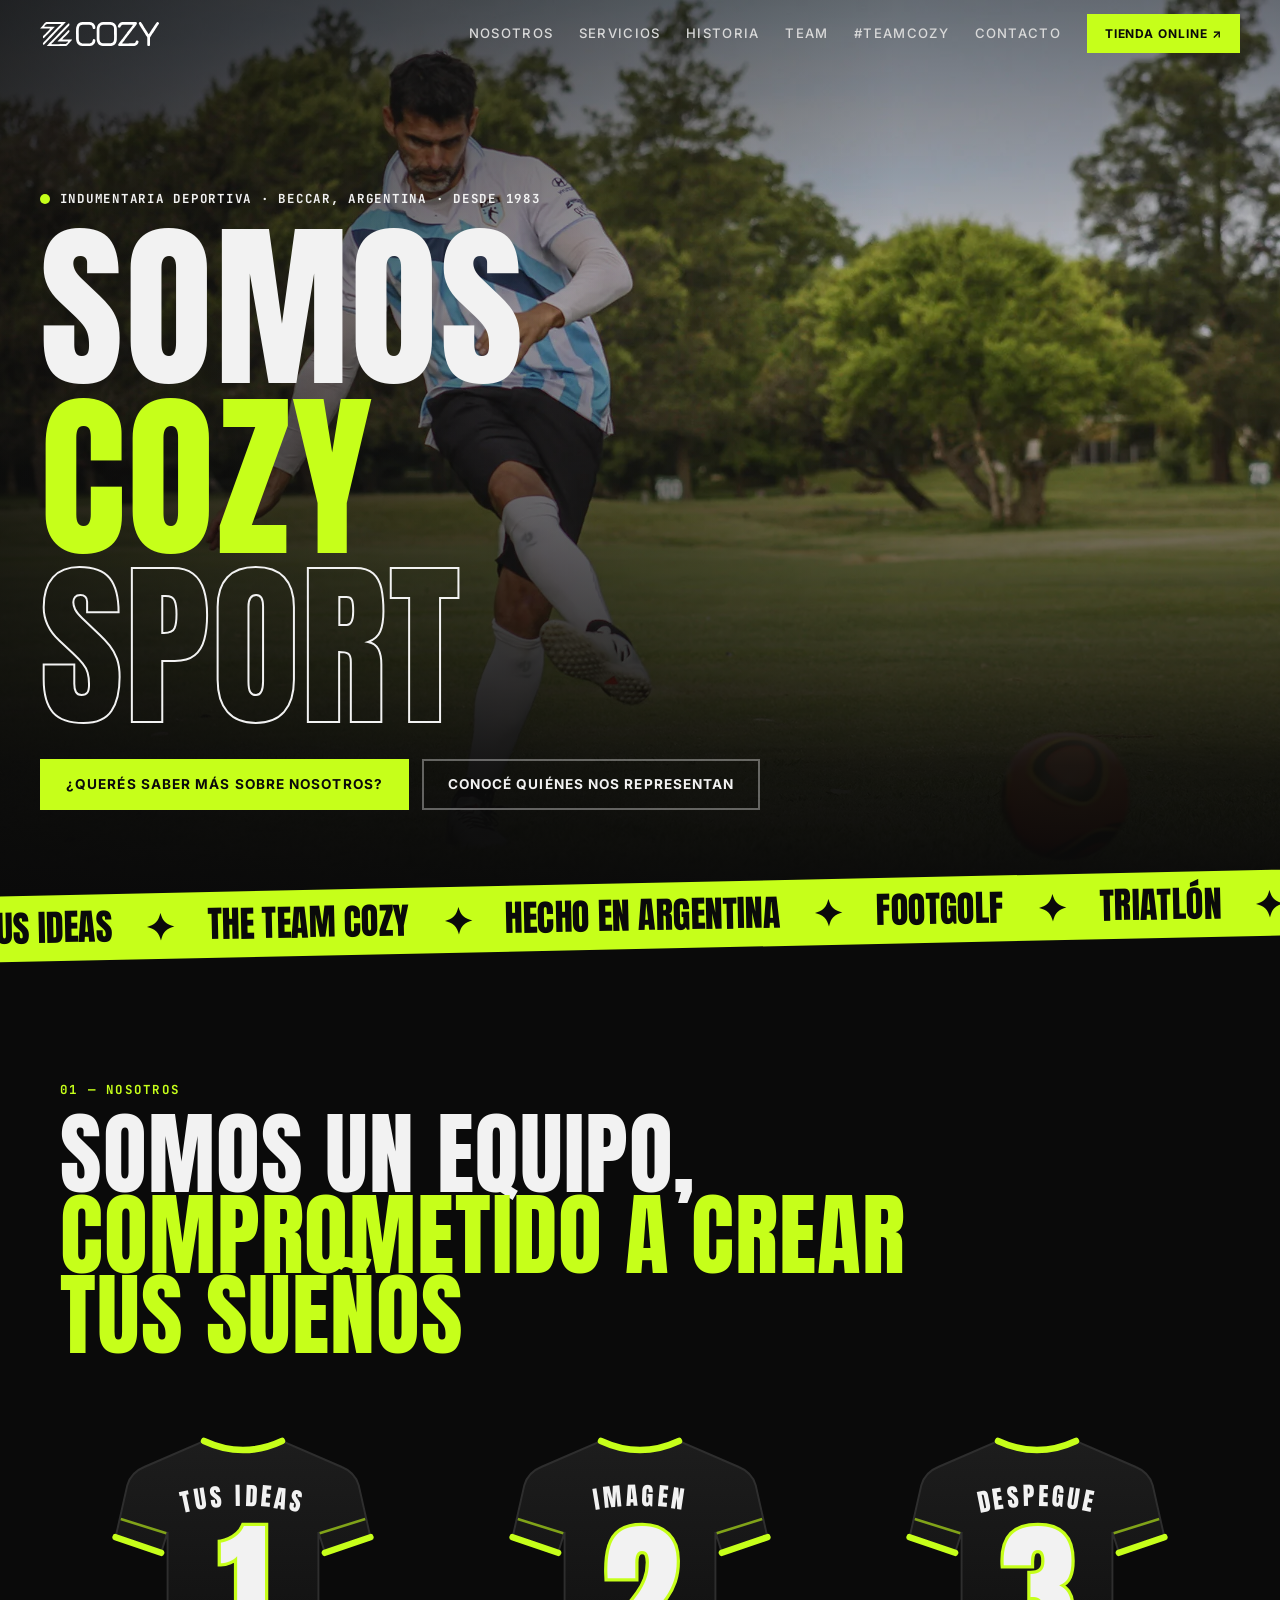
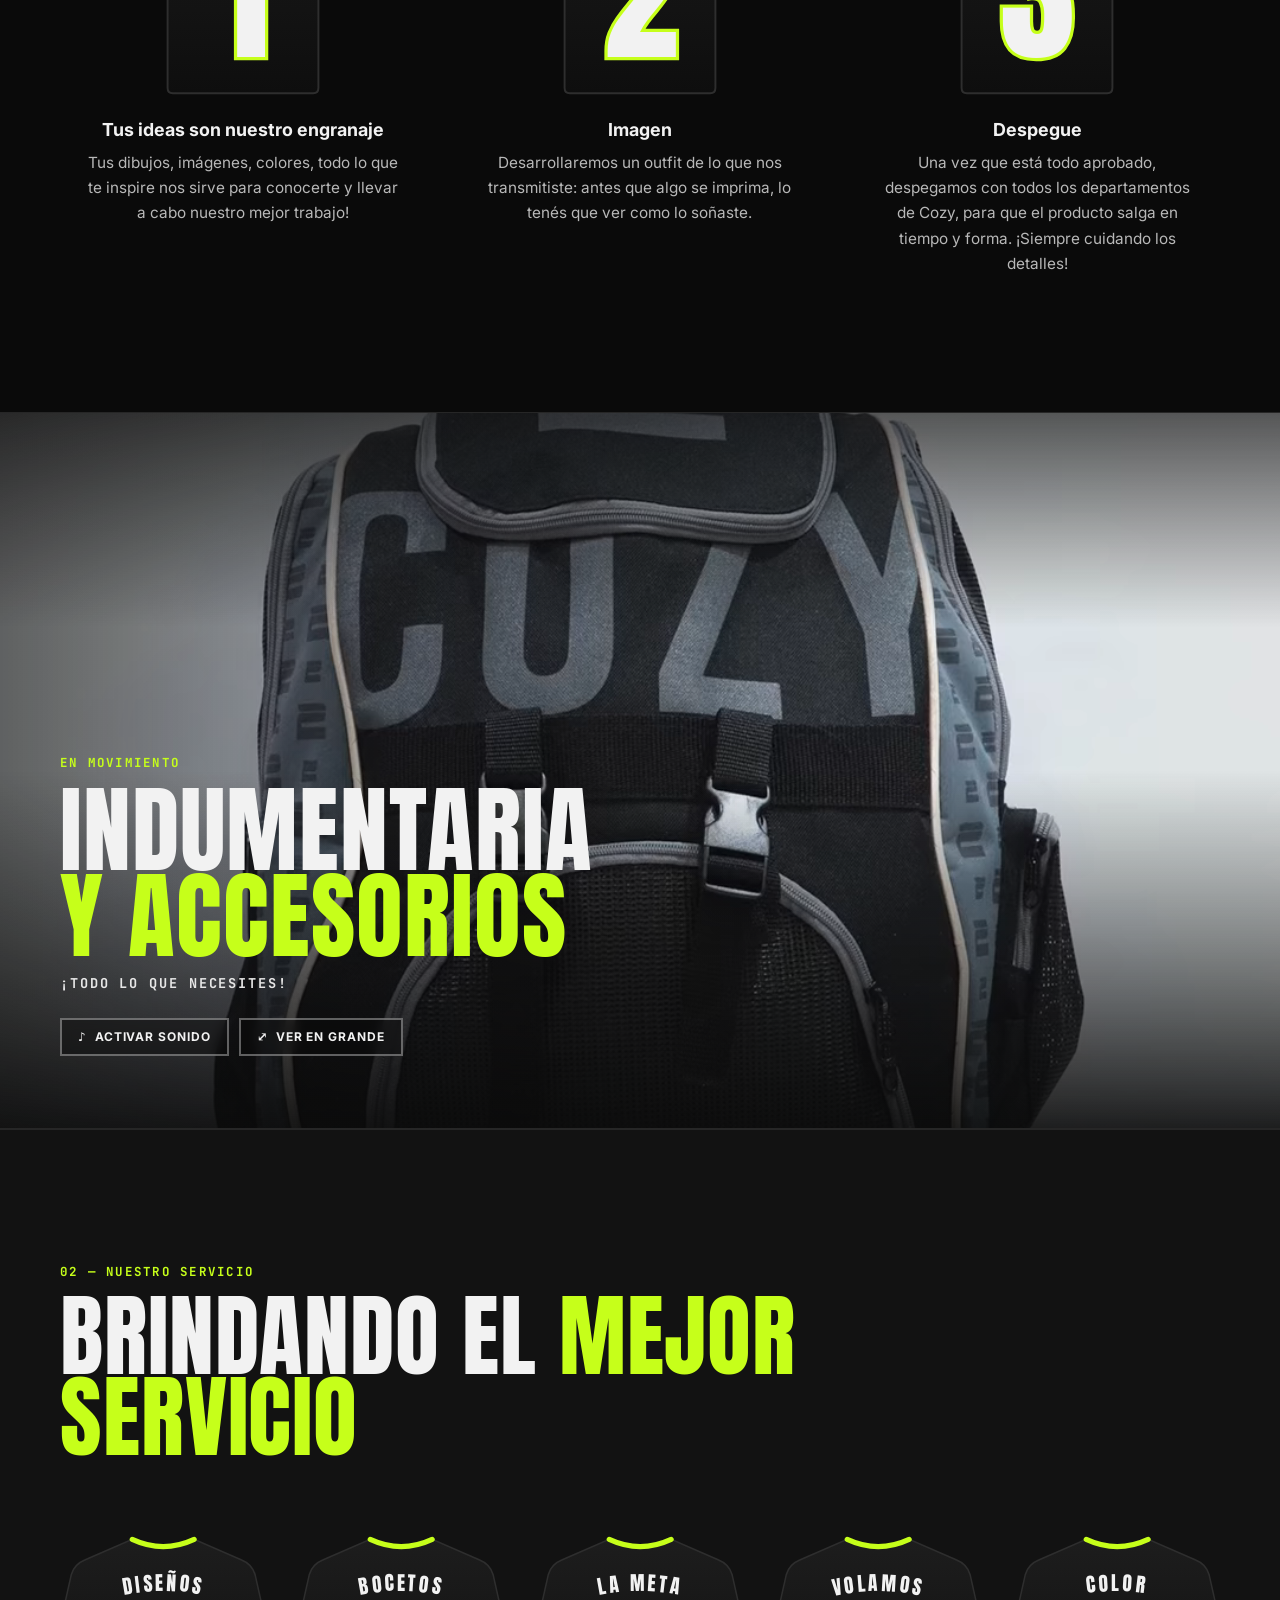
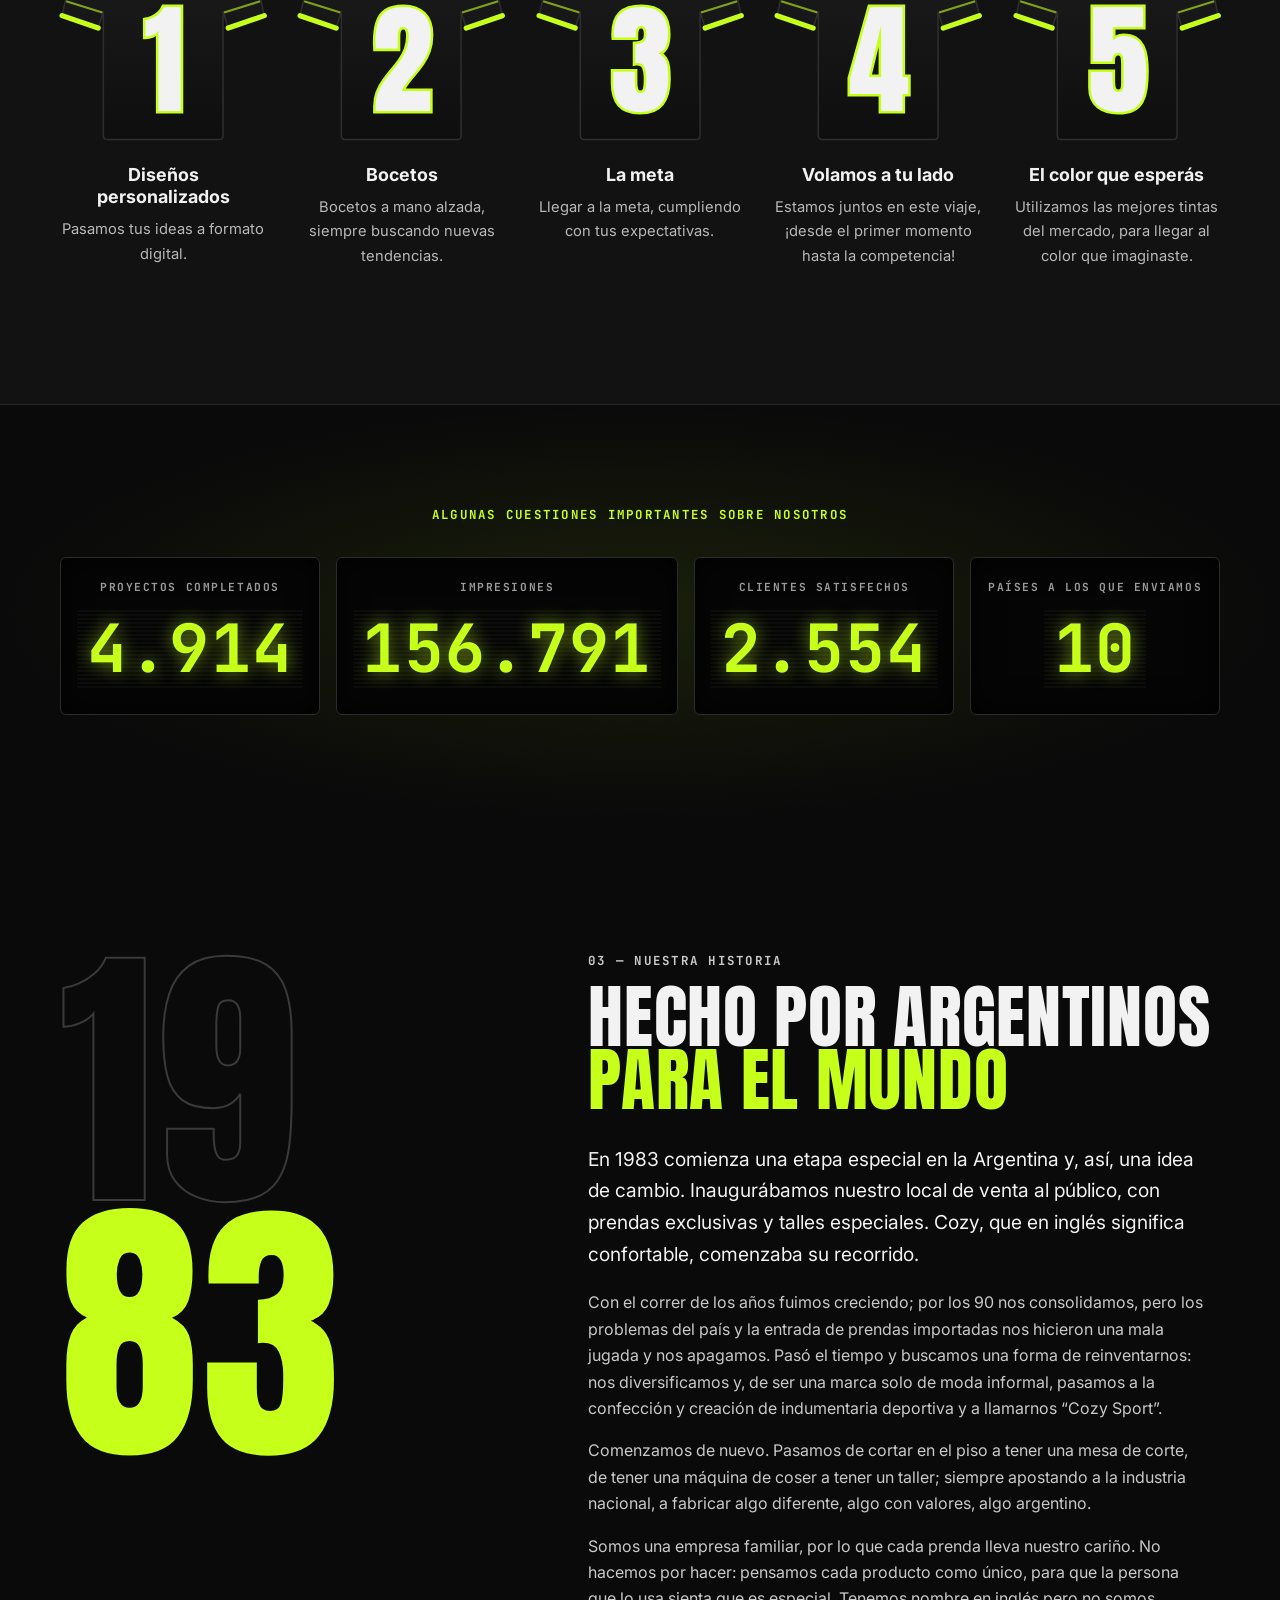
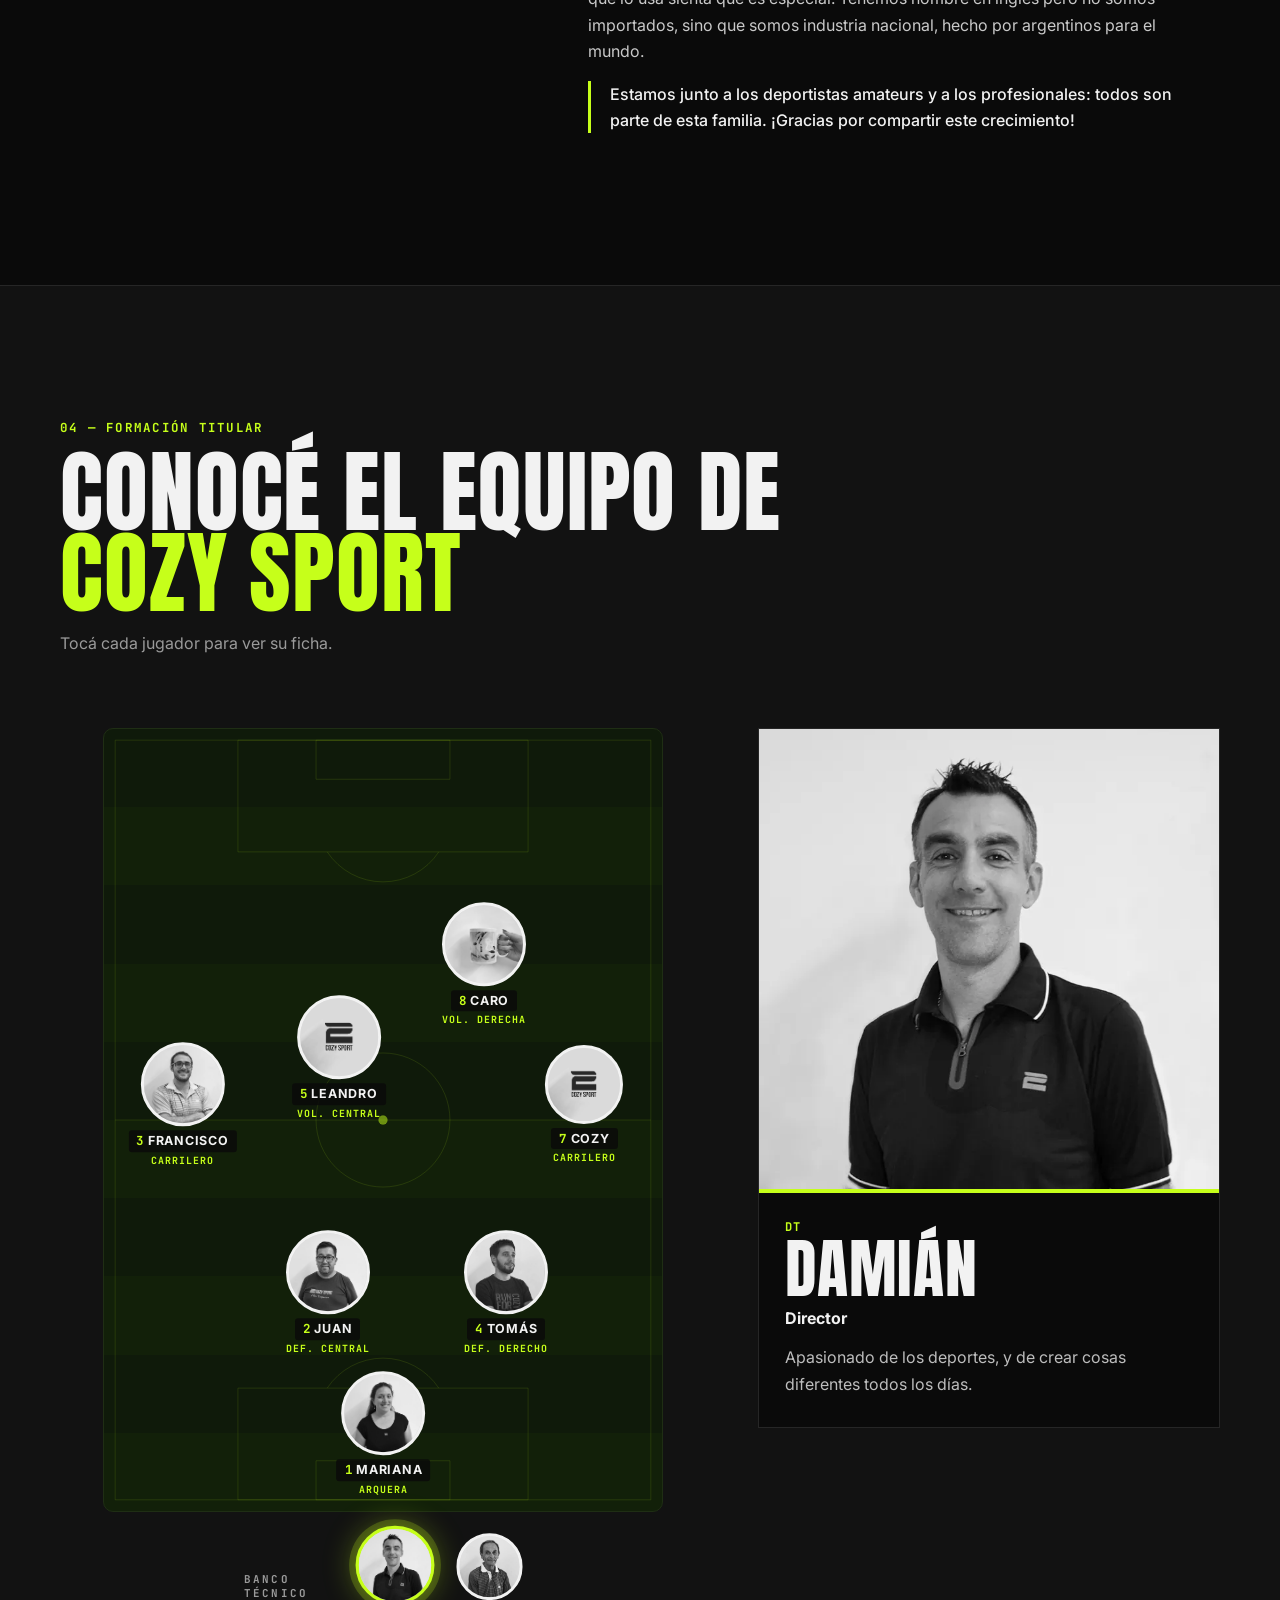
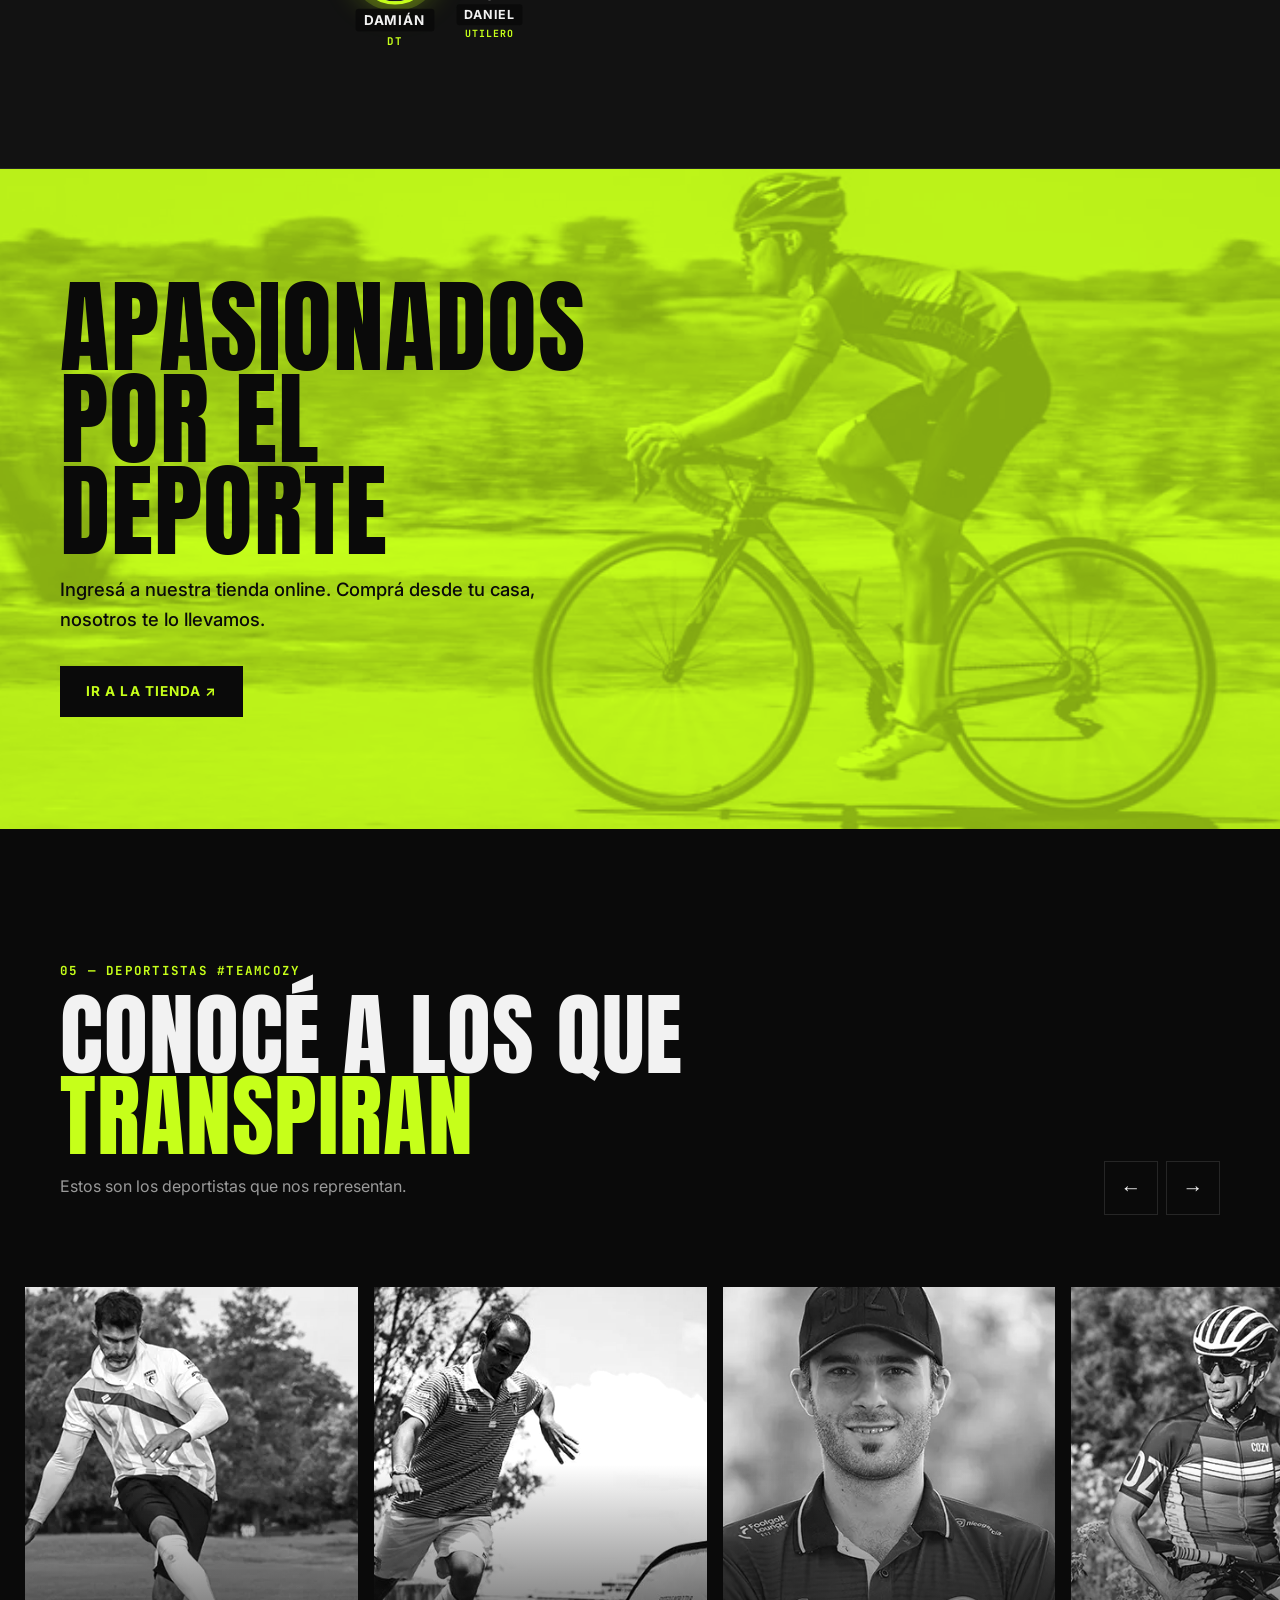
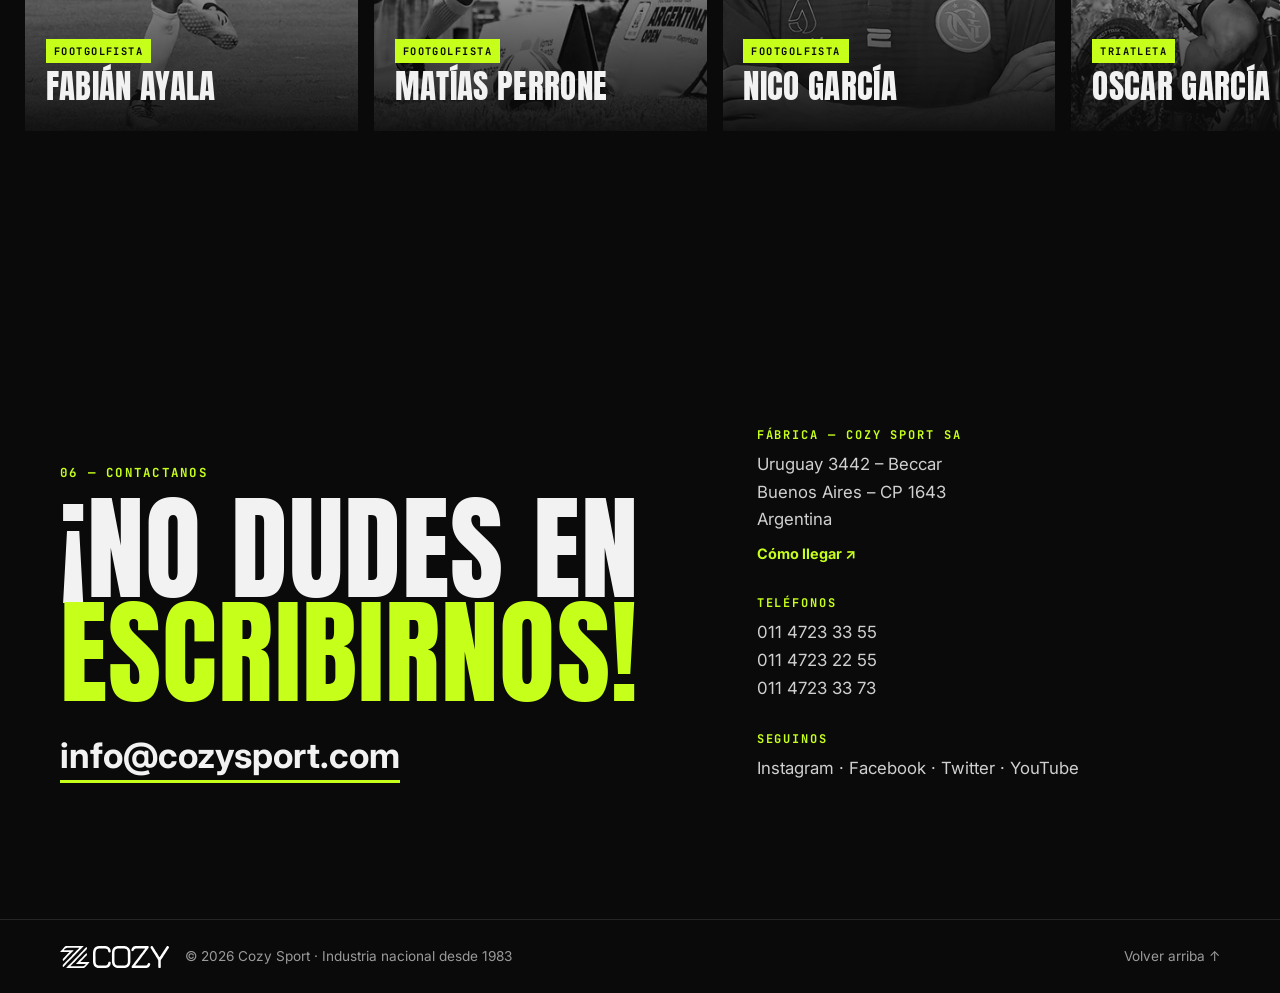
==== index.html @ 12936efe "Video propio (MP4/WebM) en lugar de YouTube: sin controles de YouTube, loop nativo" ====
<!doctype html>
<html lang="es-AR">
<head>
<meta charset="utf-8">
<meta name="viewport" content="width=device-width, initial-scale=1">
<title>Cozy Sport · Portfolio — Indumentaria deportiva desde 1983</title>
<meta name="description" content="Cozy Sport: indumentaria deportiva personalizada hecha en Argentina desde 1983. Diseño, bocetos, sublimación y el #TeamCozy.">
<meta property="og:title" content="Cozy Sport · Portfolio">
<meta property="og:description" content="Indumentaria deportiva personalizada, hecha por argentinos para el mundo.">
<meta property="og:image" content="assets/RATON_SLIDER.webp">
<meta name="theme-color" content="#0a0a0a">
<link rel="icon" href="favicon.ico" sizes="16x16">
<link rel="icon" href="assets/icon-32.png" type="image/png" sizes="32x32">
<link rel="icon" href="assets/icon-512.png" type="image/png" sizes="512x512">
<link rel="icon" href="assets/cozy-icon.svg" type="image/svg+xml">
<link rel="apple-touch-icon" href="assets/apple-icon.png" sizes="180x180">
<link rel="preconnect" href="https://fonts.googleapis.com">
<link rel="preconnect" href="https://fonts.gstatic.com" crossorigin>
<link href="https://fonts.googleapis.com/css2?family=Anton&family=Inter:wght@400;500;700&family=JetBrains+Mono:wght@700&display=swap" rel="stylesheet">
<link rel="preload" as="image" href="assets/RATON_SLIDER.webp">
<link rel="stylesheet" href="styles.css">
</head>
<body>
<svg width="0" height="0" style="position:absolute" aria-hidden="true">
  <defs>
    <linearGradient id="jersey-fab" x1="0" y1="0" x2="0" y2="1"><stop offset="0" stop-color="#1d1d1d"/><stop offset="1" stop-color="#0e0e0e"/></linearGradient>
    <g id="jersey-body">
      <path class="jersey__shape" d="M70 10 Q100 24 130 10 L176 30 Q186 34 189 44 L198 84 L163 96 L158 80 L158 200 Q158 204 154 204 L46 204 Q42 204 42 200 L42 80 L37 96 L2 84 L11 44 Q14 34 24 30 Z"/>
      <path class="jersey__trim" d="M70 10 Q100 24 130 10"/>
      <path class="jersey__trim" d="M2 84 L37 96 M198 84 L163 96"/>
      <path class="jersey__stripe" d="M6 70 L41 81 M194 70 L159 81"/>
    </g>
  </defs>
</svg>
<a class="skip" href="#main">Saltar al contenido</a>

<header class="nav" id="top">
  <a class="nav__logo" href="#top" aria-label="Cozy Sport, inicio"><img src="assets/cozy-wordmark-white.svg" alt="Cozy Sport" width="327" height="66"></a>
  <button class="nav__toggle" aria-expanded="false" aria-controls="menu"><span class="sr">Abrir menú</span><i></i><i></i></button>
  <nav id="menu" class="nav__menu" aria-label="Principal">
    <a href="#nosotros">Nosotros</a>
    <a href="#servicios">Servicios</a>
    <a href="#historia">Historia</a>
    <a href="#team">Team</a>
    <a href="#deportistas">#TeamCozy</a>
    <a href="#contacto">Contacto</a>
    <a class="btn btn--sm" href="https://cozy-sport.vercel.app" target="_blank" rel="noopener">Tienda online ↗</a>
  </nav>
</header>

<main id="main">

<!-- HERO -->
<section class="hero" aria-labelledby="hero-title">
  <div class="hero__slides" aria-hidden="true">
    <img class="is-on" src="assets/RATON_SLIDER.webp" alt="">
    <img src="assets/Untitled-2.webp" alt="" loading="lazy">
    <img src="assets/Slider_-PRODUCCION.webp" alt="" loading="lazy">
  </div>
  <div class="hero__shade"></div>
  <div class="hero__content">
    <p class="kicker"><span class="dot"></span> Indumentaria deportiva · Beccar, Argentina · Desde 1983</p>
    <h1 id="hero-title" class="display hero__title">
      <span class="line"><span>Somos</span></span>
      <span class="line"><span class="accent">Cozy</span></span>
      <span class="line"><span class="outline">Sport</span></span>
    </h1>
    <div class="hero__cta">
      <a class="btn" href="#nosotros">¿Querés saber más sobre nosotros?</a>
      <a class="btn btn--ghost" href="#deportistas">Conocé quiénes nos representan</a>
    </div>
  </div>
</section>

<div class="ticker" aria-hidden="true">
  <div class="ticker__track">
    <span>Tus ideas</span><b>✦</b><span>The Team Cozy</span><b>✦</b><span>Hecho en Argentina</span><b>✦</b><span>Footgolf</span><b>✦</b><span>Triatlón</span><b>✦</b><span>Running</span><b>✦</b>
    <span>Tus ideas</span><b>✦</b><span>The Team Cozy</span><b>✦</b><span>Hecho en Argentina</span><b>✦</b><span>Footgolf</span><b>✦</b><span>Triatlón</span><b>✦</b><span>Running</span><b>✦</b>
  </div>
</div>

<!-- NOSOTROS / PROCESO -->
<section id="nosotros" class="section">
  <div class="wrap">
    <header class="sec-head reveal">
      <p class="eyebrow">01 — Nosotros</p>
      <h2 class="display h2">Somos un equipo,<br><span class="accent">comprometido a crear tus sueños</span></h2>
    </header>
    <ol class="kit kit--3">
      <li class="kit__item reveal" style="--i:0">
        <svg class="jersey" viewBox="0 0 200 210" aria-hidden="true" focusable="false">
          <use href="#jersey-body"/>
          <path id="jn-p1" d="M52 66 Q100 54 148 66" fill="none"/>
          <text class="jersey__name"><textPath href="#jn-p1" startOffset="50%" text-anchor="middle">TUS IDEAS</textPath></text>
          <text class="jersey__num" x="100" y="176" text-anchor="middle">1</text>
        </svg>
        <h3><span class="sr">Paso 1: </span>Tus ideas son nuestro engranaje</h3>
        <p>Tus dibujos, imágenes, colores, todo lo que te inspire nos sirve para conocerte y llevar a cabo nuestro mejor trabajo!</p>
      </li>
      <li class="kit__item reveal" style="--i:1">
        <svg class="jersey" viewBox="0 0 200 210" aria-hidden="true" focusable="false">
          <use href="#jersey-body"/>
          <path id="jn-p2" d="M52 66 Q100 54 148 66" fill="none"/>
          <text class="jersey__name"><textPath href="#jn-p2" startOffset="50%" text-anchor="middle">IMAGEN</textPath></text>
          <text class="jersey__num" x="100" y="176" text-anchor="middle">2</text>
        </svg>
        <h3><span class="sr">Paso 2: </span>Imagen</h3>
        <p>Desarrollaremos un outfit de lo que nos transmitiste: antes que algo se imprima, lo tenés que ver como lo soñaste.</p>
      </li>
      <li class="kit__item reveal" style="--i:2">
        <svg class="jersey" viewBox="0 0 200 210" aria-hidden="true" focusable="false">
          <use href="#jersey-body"/>
          <path id="jn-p3" d="M52 66 Q100 54 148 66" fill="none"/>
          <text class="jersey__name"><textPath href="#jn-p3" startOffset="50%" text-anchor="middle">DESPEGUE</textPath></text>
          <text class="jersey__num" x="100" y="176" text-anchor="middle">3</text>
        </svg>
        <h3><span class="sr">Paso 3: </span>Despegue</h3>
        <p>Una vez que está todo aprobado, despegamos con todos los departamentos de Cozy, para que el producto salga en tiempo y forma. ¡Siempre cuidando los detalles!</p>
      </li>
    </ol>
  </div>
</section>

<!-- VIDEO -->
<section class="cine" id="video" aria-labelledby="cine-title">
  <div class="cine__media">
    <img class="cine__poster" src="assets/cozy-mochila-poster.webp" alt="" loading="lazy">
    <video class="cine__video" id="cine-video" muted loop playsinline preload="none" poster="assets/cozy-mochila-poster.webp" aria-hidden="true" tabindex="-1"
      data-mp4="assets/cozy-mochila.mp4" data-webm="assets/cozy-mochila.webm"></video>
  </div>
  <div class="cine__shade" aria-hidden="true"></div>
  <div class="cine__content wrap">
    <p class="eyebrow">En movimiento</p>
    <h2 id="cine-title" class="display cine__title">Indumentaria <span class="accent">y accesorios</span></h2>
    <p class="cine__sub">¡Todo lo que necesites!</p>
    <div class="cine__btns">
      <button class="btn btn--sm cine__play" type="button" hidden><span aria-hidden="true">▶</span> Reproducir</button>
      <button class="btn btn--sm btn--ghost cine__sound" type="button" aria-pressed="false" hidden><span class="cine__sound-ico" aria-hidden="true">♪</span> <span class="cine__sound-txt">Activar sonido</span></button>
      <button class="btn btn--sm btn--ghost cine__big" type="button"><span aria-hidden="true">⤢</span> Ver en grande</button>
    </div>
  </div>
</section>

<dialog class="lightbox" id="lightbox" aria-label="Video de Cozy Sport">
  <button class="lightbox__x" type="button" aria-label="Cerrar video">✕</button>
  <div class="lightbox__box"><video class="lightbox__video" id="lightbox-video" controls loop playsinline preload="none" poster="assets/cozy-mochila-poster.webp" aria-label="Video: Mochila Multi Deporte Cozy Sport"></video></div>
</dialog>

<!-- SERVICIOS -->
<section id="servicios" class="section section--alt">
  <div class="wrap">
    <header class="sec-head reveal">
      <p class="eyebrow">02 — Nuestro servicio</p>
      <h2 class="display h2">Brindando el <span class="accent">mejor servicio</span></h2>
    </header>
    <div class="kit kit--5">
      <article class="kit__item reveal" style="--i:0">
        <svg class="jersey" viewBox="0 0 200 210" aria-hidden="true" focusable="false">
          <use href="#jersey-body"/>
          <path id="jn-s1" d="M52 66 Q100 54 148 66" fill="none"/>
          <text class="jersey__name"><textPath href="#jn-s1" startOffset="50%" text-anchor="middle">DISEÑOS</textPath></text>
          <text class="jersey__num" x="100" y="176" text-anchor="middle">1</text>
        </svg>
        <h3>Diseños personalizados</h3>
        <p>Pasamos tus ideas a formato digital.</p>
      </article>
      <article class="kit__item reveal" style="--i:1">
        <svg class="jersey" viewBox="0 0 200 210" aria-hidden="true" focusable="false">
          <use href="#jersey-body"/>
          <path id="jn-s2" d="M52 66 Q100 54 148 66" fill="none"/>
          <text class="jersey__name"><textPath href="#jn-s2" startOffset="50%" text-anchor="middle">BOCETOS</textPath></text>
          <text class="jersey__num" x="100" y="176" text-anchor="middle">2</text>
        </svg>
        <h3>Bocetos</h3>
        <p>Bocetos a mano alzada, siempre buscando nuevas tendencias.</p>
      </article>
      <article class="kit__item reveal" style="--i:2">
        <svg class="jersey" viewBox="0 0 200 210" aria-hidden="true" focusable="false">
          <use href="#jersey-body"/>
          <path id="jn-s3" d="M52 66 Q100 54 148 66" fill="none"/>
          <text class="jersey__name"><textPath href="#jn-s3" startOffset="50%" text-anchor="middle">LA META</textPath></text>
          <text class="jersey__num" x="100" y="176" text-anchor="middle">3</text>
        </svg>
        <h3>La meta</h3>
        <p>Llegar a la meta, cumpliendo con tus expectativas.</p>
      </article>
      <article class="kit__item reveal" style="--i:3">
        <svg class="jersey" viewBox="0 0 200 210" aria-hidden="true" focusable="false">
          <use href="#jersey-body"/>
          <path id="jn-s4" d="M52 66 Q100 54 148 66" fill="none"/>
          <text class="jersey__name"><textPath href="#jn-s4" startOffset="50%" text-anchor="middle">VOLAMOS</textPath></text>
          <text class="jersey__num" x="100" y="176" text-anchor="middle">4</text>
        </svg>
        <h3>Volamos a tu lado</h3>
        <p>Estamos juntos en este viaje, ¡desde el primer momento hasta la competencia!</p>
      </article>
      <article class="kit__item reveal" style="--i:4">
        <svg class="jersey" viewBox="0 0 200 210" aria-hidden="true" focusable="false">
          <use href="#jersey-body"/>
          <path id="jn-s5" d="M52 66 Q100 54 148 66" fill="none"/>
          <text class="jersey__name"><textPath href="#jn-s5" startOffset="50%" text-anchor="middle">COLOR</textPath></text>
          <text class="jersey__num" x="100" y="176" text-anchor="middle">5</text>
        </svg>
        <h3>El color que esperás</h3>
        <p>Utilizamos las mejores tintas del mercado, para llegar al color que imaginaste.</p>
      </article>
    </div>
  </div>
</section>

<!-- STATS -->
<section class="scoreboard" aria-labelledby="stats-title">
  <div class="wrap">
    <h2 id="stats-title" class="eyebrow center">Algunas cuestiones importantes sobre nosotros</h2>
    <dl class="board">
      <div class="board__cell"><dt>Proyectos completados</dt><dd><span class="count" data-to="4982">4982</span></dd></div>
      <div class="board__cell"><dt>Impresiones</dt><dd><span class="count" data-to="158962">158962</span></dd></div>
      <div class="board__cell"><dt>Clientes satisfechos</dt><dd><span class="count" data-to="2589">2589</span></dd></div>
      <div class="board__cell"><dt>Países a los que enviamos</dt><dd><span class="count" data-to="10">10</span></dd></div>
    </dl>
  </div>
</section>

<!-- HISTORIA -->
<section id="historia" class="section history">
  <div class="wrap history__grid">
    <div class="history__year reveal" aria-hidden="true"><span class="display">19</span><span class="display accent">83</span></div>
    <div class="history__text reveal">
      <p class="eyebrow">03 — Nuestra historia</p>
      <h2 class="display h2">Hecho por argentinos <span class="accent">para el mundo</span></h2>
      <p class="lead">En 1983 comienza una etapa especial en la Argentina y, así, una idea de cambio. Inaugurábamos nuestro local de venta al público, con prendas exclusivas y talles especiales. Cozy, que en inglés significa confortable, comenzaba su recorrido.</p>
      <p>Con el correr de los años fuimos creciendo; por los 90 nos consolidamos, pero los problemas del país y la entrada de prendas importadas nos hicieron una mala jugada y nos apagamos. Pasó el tiempo y buscamos una forma de reinventarnos: nos diversificamos y, de ser una marca solo de moda informal, pasamos a la confección y creación de indumentaria deportiva y a llamarnos “Cozy Sport”.</p>
      <p>Comenzamos de nuevo. Pasamos de cortar en el piso a tener una mesa de corte, de tener una máquina de coser a tener un taller; siempre apostando a la industria nacional, a fabricar algo diferente, algo con valores, algo argentino.</p>
      <p>Somos una empresa familiar, por lo que cada prenda lleva nuestro cariño. No hacemos por hacer: pensamos cada producto como único, para que la persona que lo usa sienta que es especial. Tenemos nombre en inglés pero no somos importados, sino que somos industria nacional, hecho por argentinos para el mundo.</p>
      <p class="history__sign">Estamos junto a los deportistas amateurs y a los profesionales: todos son parte de esta familia. ¡Gracias por compartir este crecimiento!</p>
    </div>
  </div>
</section>

<!-- TEAM / FORMACION -->
<section id="team" class="section section--alt">
  <div class="wrap">
    <header class="sec-head reveal">
      <p class="eyebrow">04 — Formación titular</p>
      <h2 class="display h2">Conocé el equipo de <span class="accent">Cozy Sport</span></h2>
      <p class="muted">Tocá cada jugador para ver su ficha.</p>
    </header>
    <div class="lineup">
      <div class="pitch reveal" role="group" aria-label="Formación del equipo Cozy Sport en la cancha">
        <svg class="pitch__lines" viewBox="0 0 100 140" preserveAspectRatio="none" aria-hidden="true">
          <rect x="2" y="2" width="96" height="136" />
          <line x1="2" y1="70" x2="98" y2="70" />
          <circle cx="50" cy="70" r="12" />
          <circle cx="50" cy="70" r=".8" class="fill" />
          <rect x="24" y="2" width="52" height="20" /><rect x="38" y="2" width="24" height="7" />
          <rect x="24" y="118" width="52" height="20" /><rect x="38" y="131" width="24" height="7" />
          <path d="M40 118 A12 12 0 0 1 60 118" /><path d="M40 22 A12 12 0 0 0 60 22" />
        </svg>
        <!-- positions: x/y in % -->
        <button class="player" style="--x:50%;--y:90%" data-i="2"><img src="assets/FOTOS-TEAM-COZY_mariana.webp" alt="" loading="lazy"><span><b>1</b> Mariana</span><em>Arquera</em></button>
        <button class="player" style="--x:40%;--y:72%" data-i="4"><img src="assets/FOTOS-TEAM-COZY_juan.webp" alt="" loading="lazy"><span><b>2</b> Juan</span><em>Def. central</em></button>
        <button class="player" style="--x:72%;--y:72%" data-i="1"><img src="assets/FOTOS-TEAM-COZY_tomi.webp" alt="" loading="lazy"><span><b>4</b> Tomás</span><em>Def. derecho</em></button>
        <button class="player" style="--x:14%;--y:48%" data-i="5"><img src="assets/FOTOS-TEAM-COZY_fran.webp" alt="" loading="lazy"><span><b>3</b> Francisco</span><em>Carrilero</em></button>
        <button class="player" style="--x:86%;--y:48%" data-i="8"><img src="assets/FOTOS-TEAM-COZY_cozy.webp" alt="" loading="lazy"><span><b>7</b> Cozy</span><em>Carrilero</em></button>
        <button class="player" style="--x:42%;--y:42%" data-i="7"><img src="assets/FOTOS-TEAM-COZY_cozy.webp" alt="" loading="lazy"><span><b>5</b> Leandro</span><em>Vol. central</em></button>
        <button class="player" style="--x:68%;--y:30%" data-i="6"><img src="assets/FOTOS-TEAM-COZY_caro.webp" alt="" loading="lazy"><span><b>8</b> Caro</span><em>Vol. derecha</em></button>
        <div class="bench" aria-label="Banco técnico">
          <p class="bench__label">Banco técnico</p>
          <button class="player player--bench" data-i="0"><img src="assets/FOTOS-TEAM-COZY_damian.webp" alt="" loading="lazy"><span>Damián</span><em>DT</em></button>
          <button class="player player--bench" data-i="3"><img src="assets/FOTOS-TEAM-COZY_dani.webp" alt="" loading="lazy"><span>Daniel</span><em>Utilero</em></button>
        </div>
      </div>
      <aside class="card" aria-live="polite">
        <div class="card__photo"><img id="card-img" src="assets/FOTOS-TEAM-COZY_damian.webp" alt="" loading="lazy"></div>
        <div class="card__body">
          <p class="card__pos" id="card-pos">DT</p>
          <h3 class="display card__name" id="card-name">Damián</h3>
          <p class="card__role" id="card-role">Director</p>
          <p id="card-desc">Apasionado de los deportes, y de crear cosas diferentes todos los días.</p>
        </div>
      </aside>
    </div>
    <!-- Accessible / no-JS roster -->
    <ul class="roster" id="roster">
      <li data-img="damian" data-pos="DT" data-name="Damián" data-role="Director">Apasionado de los deportes, y de crear cosas diferentes todos los días.</li>
      <li data-img="tomi" data-pos="Defensor derecho" data-name="Tomás" data-role="Diseñador">Creador incansable de diseños, es el encargado de entender tus ideas y transformarlas.</li>
      <li data-img="mariana" data-pos="Arquera" data-name="Mariana" data-role="Ventas">Atenta a lo que necesites, siempre con una sonrisa.</li>
      <li data-img="dani" data-pos="Utilero" data-name="Daniel" data-role="Armado de pedidos">Control de pedidos y embalaje.</li>
      <li data-img="juan" data-pos="Defensor central" data-name="Juan" data-role="Producción">Encargado de que el taller funcione y tus prendas estén a tiempo.</li>
      <li data-img="fran" data-pos="Carrilero" data-name="Francisco" data-role="Marketing y redes">¡Su carisma hace que siempre esté sonriente!</li>
      <li data-img="caro" data-pos="Volante derecha" data-name="Caro" data-role="Diseño">¡Apasionada dibujante y creativa!</li>
      <li data-img="cozy" data-pos="Volante central" data-name="Leandro" data-role="Ventas">¡Atento al cliente y a sus inquietudes!</li>
      <li data-img="cozy" data-pos="Carrilero" data-name="Cozy" data-role="Ventas">¡Alma deportiva!</li>
    </ul>
  </div>
</section>

<!-- CTA TIENDA -->
<section class="store" aria-labelledby="store-title">
  <img src="assets/bike_tienda_811.webp" alt="" loading="lazy">
  <div class="store__in wrap reveal">
    <h2 id="store-title" class="display h2">Apasionados por el deporte</h2>
    <p>Ingresá a nuestra tienda online. Comprá desde tu casa, nosotros te lo llevamos.</p>
    <a class="btn btn--dark" href="https://cozy-sport.vercel.app" target="_blank" rel="noopener">Ir a la tienda ↗</a>
  </div>
</section>

<!-- DEPORTISTAS -->
<section id="deportistas" class="section athletes">
  <div class="wrap">
    <header class="sec-head sec-head--row reveal">
      <div>
        <p class="eyebrow">05 — Deportistas #TeamCozy</p>
        <h2 class="display h2">Conocé a los que <span class="accent">transpiran</span></h2>
        <p class="muted">Estos son los deportistas que nos representan.</p>
      </div>
      <div class="rail-ctrl">
        <button class="rail-btn" data-dir="-1" aria-label="Deportistas anteriores">←</button>
        <button class="rail-btn" data-dir="1" aria-label="Más deportistas">→</button>
      </div>
    </header>
  </div>
  <ul class="rail" id="rail" tabindex="0" aria-label="Deportistas que representan a Cozy Sport">
    <li class="ath"><img src="assets/ayala_500.webp" alt="Fabián Ayala" loading="lazy"><div class="ath__info"><span class="ath__sport">Footgolfista</span><h3 class="display">Fabián Ayala</h3><p>Campeón Argentino 2017</p></div></li>
    <li class="ath"><img src="assets/perrone_500.webp" alt="Matías Perrone" loading="lazy"><div class="ath__info"><span class="ath__sport">Footgolfista</span><h3 class="display">Matías Perrone</h3><p>Campeón Mundial 2018</p></div></li>
    <li class="ath"><img src="assets/garcia_500.webp" alt="Nico García" loading="lazy"><div class="ath__info"><span class="ath__sport">Footgolfista</span><h3 class="display">Nico García</h3><p>Número 3 del mundo. Campeón Europeo 2018</p></div></li>
    <li class="ath"><img src="assets/oscar-garcia.webp" alt="Oscar García" loading="lazy"><div class="ath__info"><span class="ath__sport">Triatleta</span><h3 class="display">Oscar García</h3><p>Campeón Mundial X-Terra</p></div></li>
    <li class="ath"><img src="assets/beltran_500.webp" alt="Santiago Beltrán" loading="lazy"><div class="ath__info"><span class="ath__sport">Triatleta</span><h3 class="display">Santiago Beltrán</h3><p>Top 10 Argentino</p></div></li>
    <li class="ath"><img src="assets/brenda-rosso.webp" alt="Brenda Rosso" loading="lazy"><div class="ath__info"><span class="ath__sport">Triatleta</span><h3 class="display">Brenda Rosso</h3><p>Top 10 Argentina</p></div></li>
    <li class="ath"><img src="assets/alucin_500.webp" alt="Ibrahim Alucín" loading="lazy"><div class="ath__info"><span class="ath__sport">Triatleta</span><h3 class="display">Ibrahim Alucín</h3><p>Joven triatleta – Gran proyección</p></div></li>
    <li class="ath"><img src="assets/passadore_500.webp" alt="Maxi Passadore" loading="lazy"><div class="ath__info"><span class="ath__sport">Triatleta</span><h3 class="display">Maxi Passadore</h3><p>Participó de cuatro competencias Ironman World Championship</p></div></li>
    <li class="ath"><img src="assets/cintia_500_2.webp" alt="Cintia Coronel" loading="lazy"><div class="ath__info"><span class="ath__sport">Corredora de fondo</span><h3 class="display">Cintia Coronel</h3><p>Fondista</p></div></li>
    <li class="ath"><img src="assets/niaco_500.webp" alt="Ignacio Fernández Gorgolas" loading="lazy"><div class="ath__info"><span class="ath__sport">Footgolfista</span><h3 class="display">Ignacio Fernández Gorgolas</h3><p>Campeón Argentino 2010 – 2011 y Subcampeón Argentino 2017</p></div></li>
    <li class="ath"><img src="assets/amuch_500.webp" alt="Yamil Amuch" loading="lazy"><div class="ath__info"><span class="ath__sport">Triatleta</span><h3 class="display">Yamil Amuch</h3><p>Triatleta Elite Argentino</p></div></li>
    <li class="ath"><img src="assets/pilara_500.webp" alt="Belén Pilara" loading="lazy"><div class="ath__info"><span class="ath__sport">Triatleta</span><h3 class="display">Belén Pilara</h3><p>Triatleta pilarense</p></div></li>
    <li class="ath"><img src="assets/emmaiodice_500.webp" alt="Emma Iodice" loading="lazy"><div class="ath__info"><span class="ath__sport">Triatleta</span><h3 class="display">Emma Iodice</h3><p>Campeón Argentino de media distancia</p></div></li>
    <li class="ath"><img src="assets/cecicaillabet_500.webp" alt="Ceci Caillabet" loading="lazy"><div class="ath__info"><span class="ath__sport">Triatleta</span><h3 class="display">Ceci Caillabet</h3><p>Triatleta destacada y coach en C3 Equipe</p></div></li>
    <li class="ath"><img src="assets/vazquez_500.webp" alt="Ezequiel Vázquez" loading="lazy"><div class="ath__info"><span class="ath__sport">Footgolfista profesional</span><h3 class="display">Ezequiel Vázquez</h3><p>Mundialista en 2016 y 2018</p></div></li>
  </ul>
</section>

<!-- CONTACTO -->
<section id="contacto" class="section contact">
  <div class="wrap contact__grid">
    <div class="reveal">
      <p class="eyebrow">06 — Contactanos</p>
      <h2 class="display h2 contact__big">¡No dudes en <span class="accent">escribirnos!</span></h2>
      <a class="contact__mail" href="mailto:info@cozysport.com">info@cozysport.com</a>
    </div>
    <div class="contact__data reveal">
      <div><h3>Fábrica — Cozy Sport SA</h3><address>Uruguay 3442 – Beccar<br>Buenos Aires – CP 1643<br>Argentina</address>
        <a class="link" href="https://www.google.com/maps/search/?api=1&query=Uruguay+3442+Beccar+Buenos+Aires" target="_blank" rel="noopener">Cómo llegar ↗</a></div>
      <div><h3>Teléfonos</h3>
        <p><a href="tel:+541147233355">011 4723 33 55</a><br><a href="tel:+541147232255">011 4723 22 55</a><br><a href="tel:+541147233373">011 4723 33 73</a></p></div>
      <div><h3>Seguinos</h3>
        <p><a href="https://instagram.com/cozysport" target="_blank" rel="noopener">Instagram</a> · <a href="https://www.facebook.com/cozysport" target="_blank" rel="noopener">Facebook</a> · <a href="https://twitter.com/cozysport" target="_blank" rel="noopener">Twitter</a> · <a href="https://www.youtube.com/channel/UCqqrq2bQ2Q-Dgik3gxvm1Yw" target="_blank" rel="noopener">YouTube</a></p></div>
    </div>
  </div>
</section>
</main>

<footer class="foot">
  <div class="wrap foot__in">
    <img class="foot__logo" src="assets/cozy-wordmark-white.svg" alt="Cozy Sport" width="327" height="66">
    <p>© <span id="y">2026</span> Cozy Sport · Industria nacional desde 1983</p>
    <a href="#top">Volver arriba ↑</a>
  </div>
</footer>
<script src="main.js" defer></script>
</body>
</html>
---- styles.css ----
:root{
  --bg:#0a0a0a;--bg2:#121212;--line:#262626;--fg:#f2f2f2;--muted:#9a9a9a;
  --acc:#c6ff1a;--acc-ink:#0a0a0a;
  --display:"Anton","Bebas Neue",Impact,"Arial Narrow",sans-serif;
  --sans:"Inter",system-ui,-apple-system,Segoe UI,Roboto,sans-serif;
  --mono:"JetBrains Mono",ui-monospace,monospace;
  --wrap:1240px;--ease:cubic-bezier(.2,.8,.2,1);
}
*,*::before,*::after{box-sizing:border-box}
html{scroll-behavior:smooth;scroll-padding-top:72px}
html,body{overflow-x:clip}
body{margin:0;background:var(--bg);color:var(--fg);font:400 1rem/1.65 var(--sans);-webkit-font-smoothing:antialiased;overflow-x:hidden}
img{max-width:100%;display:block}
a{color:inherit}
h1,h2,h3{margin:0}
.sr,.roster{position:absolute!important;width:1px;height:1px;overflow:hidden;clip:rect(0 0 0 0);white-space:nowrap}
.skip{position:absolute;left:-999px;top:8px;background:var(--acc);color:var(--acc-ink);padding:.6rem 1rem;z-index:100;font-weight:700}
.skip:focus{left:8px}
:focus-visible{outline:3px solid var(--acc);outline-offset:3px}
.wrap{max-width:var(--wrap);margin:0 auto;padding:0 clamp(1.1rem,4vw,2.5rem)}
.display{font-family:var(--display);font-weight:400;text-transform:uppercase;letter-spacing:.01em;line-height:.9}
.accent{color:var(--acc)}
.outline{color:transparent;-webkit-text-stroke:2px var(--fg)}
.muted{color:var(--muted)}
.center{text-align:center}
.eyebrow{font:700 .78rem/1 var(--mono);letter-spacing:.18em;text-transform:uppercase;color:var(--acc);margin:0 0 1.1rem}
.h2{font-size:clamp(2.6rem,7vw,5.8rem)}
.section{padding:clamp(4.5rem,11vw,8.5rem) 0}
.section--alt{background:var(--bg2);border-block:1px solid var(--line)}
.sec-head{margin-bottom:clamp(2.5rem,6vw,4.5rem);max-width:900px}
.sec-head--row{display:flex;justify-content:space-between;align-items:flex-end;gap:2rem;max-width:none}

/* buttons */
.btn{display:inline-flex;align-items:center;gap:.5rem;background:var(--acc);color:var(--acc-ink);font:700 .85rem/1 var(--sans);text-transform:uppercase;letter-spacing:.08em;text-decoration:none;padding:1.05rem 1.5rem;border:2px solid var(--acc);transition:transform .25s var(--ease),background .25s,color .25s}
.btn:hover{transform:translateY(-2px);background:transparent;color:var(--acc)}
.btn--ghost{background:transparent;color:var(--fg);border-color:rgba(255,255,255,.35)}
.btn--ghost:hover{border-color:var(--acc)}
.btn--sm{padding:.7rem 1rem;font-size:.75rem}
.btn--dark{background:var(--bg);color:var(--acc);border-color:var(--bg)}
.btn--dark:hover{background:transparent;color:var(--bg);border-color:var(--bg)}

/* nav */
.nav{position:fixed;inset:0 0 auto;z-index:50;display:flex;align-items:center;justify-content:space-between;padding:.9rem clamp(1.1rem,4vw,2.5rem);transition:background .3s,backdrop-filter .3s}
.nav.is-solid{background:rgba(10,10,10,.82);backdrop-filter:blur(12px);border-bottom:1px solid var(--line)}
.nav__logo{display:block}
.nav__logo img{height:24px;width:auto;display:block}
.foot__logo{height:22px;width:auto}
.nav__menu{display:flex;align-items:center;gap:1.6rem}
.nav__menu a:not(.btn){font:500 .82rem/1 var(--sans);text-transform:uppercase;letter-spacing:.1em;text-decoration:none;color:#d9d9d9;position:relative}
.nav__menu a:not(.btn)::after{content:"";position:absolute;left:0;bottom:-6px;height:2px;width:100%;background:var(--acc);transform:scaleX(0);transform-origin:left;transition:transform .3s var(--ease)}
.nav__menu a:not(.btn):hover::after{transform:scaleX(1)}
.nav__toggle{display:none;background:none;border:0;width:44px;height:44px;cursor:pointer;position:relative}
.nav__toggle i{position:absolute;left:10px;right:10px;height:2px;background:var(--fg);transition:transform .3s}
.nav__toggle i:first-of-type{top:17px}.nav__toggle i:last-of-type{top:26px}
.nav__toggle[aria-expanded=true] i:first-of-type{transform:translateY(4.5px) rotate(45deg)}
.nav__toggle[aria-expanded=true] i:last-of-type{transform:translateY(-4.5px) rotate(-45deg)}

/* hero */
.hero{position:relative;min-height:100svh;padding-top:90px;display:flex;align-items:flex-end;overflow:hidden;isolation:isolate}
.hero__slides img{position:absolute;inset:0;width:100%;height:100%;object-fit:cover;opacity:0;transform:scale(1.08);transition:opacity 1.4s ease,transform 7s linear;z-index:-2}
.hero__slides img.is-on{opacity:1;transform:scale(1)}
.hero__shade{position:absolute;inset:0;z-index:-1;background:linear-gradient(180deg,rgba(10,10,10,.55) 0%,rgba(10,10,10,.15) 35%,rgba(10,10,10,.92) 85%,var(--bg) 100%),linear-gradient(90deg,rgba(10,10,10,.75),transparent 70%)}
.hero__content{padding:0 clamp(1.1rem,4vw,2.5rem) clamp(4.5rem,10svh,7rem);width:100%;max-width:1500px;margin:0 auto}
.kicker{font:700 .78rem/1.4 var(--mono);letter-spacing:.14em;text-transform:uppercase;display:flex;align-items:center;gap:.6rem;margin:0 0 1.2rem}
.dot{width:10px;height:10px;border-radius:50%;background:var(--acc);box-shadow:0 0 0 0 var(--acc);animation:pulse 1.8s infinite}
@keyframes pulse{70%{box-shadow:0 0 0 12px rgba(198,255,26,0)}100%{box-shadow:0 0 0 0 rgba(198,255,26,0)}}
.hero__title{font-size:clamp(3.6rem,min(19vw,20svh),17rem);line-height:.9}
.hero__title .line{display:block;overflow:hidden;padding:.04em 0 .06em;margin:-.04em 0 -.06em}
.hero__title .line>span{display:inline-block;transform:translateY(105%);animation:rise 1s var(--ease) forwards}
.hero__title .line:nth-child(2)>span{animation-delay:.12s}
.hero__title .line:nth-child(3)>span{animation-delay:.24s}
@keyframes rise{to{transform:none}}
.hero__cta{display:flex;flex-wrap:wrap;gap:.8rem;margin-top:2rem}

/* ticker */
.ticker{background:var(--acc);color:var(--acc-ink);overflow:hidden;padding:.9rem 0;transform:rotate(-1.2deg) scale(1.03);margin:-1rem 0 0}
.ticker__track{display:flex;gap:2rem;width:max-content;animation:tick 28s linear infinite;font:400 clamp(1.4rem,3vw,2.2rem)/1 var(--display);text-transform:uppercase}
@keyframes tick{to{transform:translateX(-50%)}}

/* jerseys (process + services) */
.kit{list-style:none;margin:0;padding:0;display:grid;gap:clamp(1.2rem,2.5vw,2rem)}
.kit--3{grid-template-columns:repeat(3,1fr)}
.kit--5{grid-template-columns:repeat(5,1fr)}
.kit__item{text-align:center}
.js .kit__item.reveal{transform:translateY(60px) rotate(-3deg);transition-delay:calc(var(--i) * 110ms)!important}
.js .kit__item.reveal.is-in{transform:none}
.jersey{width:100%;max-width:260px;display:block;margin:0 auto 1.1rem;overflow:visible;transition:transform .45s var(--ease),filter .45s var(--ease)}
.jersey__shape{fill:url(#jersey-fab);stroke:#2e2e2e;stroke-width:1.5}
.jersey__trim{fill:none;stroke:var(--acc);stroke-width:5;stroke-linecap:round}
.jersey__stripe{fill:none;stroke:var(--acc);stroke-width:2;opacity:.6}
.jersey__name{font-family:var(--display);font-size:19px;letter-spacing:2.5px;fill:var(--fg);text-transform:uppercase}
.jersey__num{font-family:var(--display);font-size:118px;fill:#f2f2f2;stroke:var(--acc);stroke-width:5;paint-order:stroke;letter-spacing:-2px;transition:fill .45s var(--ease)}
.kit__item:hover .jersey,.kit__item:focus-within .jersey{transform:translateY(-10px) rotate(-2.5deg);filter:drop-shadow(0 14px 26px rgba(198,255,26,.28))}
.kit__item:nth-child(even):hover .jersey{transform:translateY(-10px) rotate(2.5deg)}
.kit__item:hover .jersey__num{fill:var(--acc)}
.kit__item h3{font:700 1.12rem/1.25 var(--sans);margin-bottom:.55rem}
.kit__item p{margin:0 auto;color:#b8b8b8;max-width:32ch;font-size:.96rem}
.kit--5 .kit__item p{font-size:.92rem}
/* cinematic video */
.cine{position:relative;min-height:clamp(440px,56vw,860px);display:flex;align-items:flex-end;overflow:hidden;isolation:isolate;background:#000;border-block:1px solid var(--line)}
.cine__media{position:absolute;inset:0;z-index:-2;container-type:size;overflow:hidden}
.cine__poster{width:100%;height:100%;object-fit:cover;filter:grayscale(.5) contrast(1.1);opacity:.65}
.cine__video{position:absolute;inset:0;width:100%;height:100%;object-fit:cover;opacity:0;transition:opacity 1.2s ease;pointer-events:none}
.cine.is-playing .cine__video{opacity:1}
.cine__shade{position:absolute;inset:0;z-index:-1;pointer-events:none;background:linear-gradient(180deg,rgba(10,10,10,.65) 0%,rgba(10,10,10,0) 30%,rgba(10,10,10,0) 50%,rgba(10,10,10,.9) 100%),linear-gradient(90deg,rgba(10,10,10,.6),transparent 60%)}
.cine__content{width:100%;padding-block:clamp(2.5rem,6vw,4.5rem)}
.cine__title{font-size:clamp(2.6rem,7.5vw,6.5rem);max-width:12ch}
.cine__sub{font:700 .85rem var(--mono);letter-spacing:.14em;text-transform:uppercase;color:#e6e6e6;margin:.9rem 0 1.6rem}
.cine__btns{display:flex;flex-wrap:wrap;gap:.6rem}
.cine__btns .btn--ghost{background:rgba(10,10,10,.45);backdrop-filter:blur(6px)}
.cine__btns [hidden]{display:none}
.lightbox{border:0;padding:0;margin:0;background:transparent;width:100vw;height:100svh;max-width:none;max-height:none;color:var(--fg)}
.lightbox[open]{display:grid;place-items:center}
.lightbox::backdrop{background:rgba(5,5,5,.94)}
.lightbox__box{width:min(92vw,calc(100svh - 7rem));aspect-ratio:1;background:#000;box-shadow:0 0 0 1px var(--line),0 30px 80px rgba(0,0,0,.7)}
.lightbox__video{width:100%;height:100%;display:block;background:#000;object-fit:contain}
.lightbox__x{position:fixed;top:clamp(.8rem,2vw,1.5rem);right:clamp(.8rem,2vw,1.5rem);width:52px;height:52px;border:1px solid var(--line);background:var(--bg);color:var(--fg);font-size:1.3rem;cursor:pointer;transition:background .25s,color .25s}
.lightbox__x:hover{background:var(--acc);color:var(--acc-ink)}

/* scoreboard */
.scoreboard{padding:clamp(4rem,9vw,6.5rem) 0;background:radial-gradient(ellipse at center,#1a1f0a 0%,var(--bg) 70%)}
.board{display:grid;grid-template-columns:repeat(4,1fr);gap:clamp(.6rem,1.5vw,1rem);margin:2.2rem 0 0}
.board__cell{background:#050505;border:1px solid #2b2b2b;border-radius:6px;padding:1.4rem 1rem 1.6rem;text-align:center;box-shadow:inset 0 0 30px rgba(0,0,0,.8)}
.board dt{font:700 .7rem/1.3 var(--mono);letter-spacing:.14em;text-transform:uppercase;color:var(--muted);margin-bottom:.9rem}
.board dd{margin:0}
.count{font:700 clamp(2rem,5.2vw,4.2rem)/1 var(--mono);color:var(--acc);text-shadow:0 0 18px rgba(198,255,26,.55);font-variant-numeric:tabular-nums;letter-spacing:.02em;display:inline-block;padding:.4rem .6rem;background:repeating-linear-gradient(0deg,rgba(255,255,255,.03) 0 2px,transparent 2px 4px)}

/* history */
.history__grid{display:grid;grid-template-columns:5fr 7fr;gap:clamp(2rem,6vw,6rem);align-items:start}
.history__year{position:sticky;top:90px;display:flex;flex-direction:column;font-size:clamp(8rem,22vw,20rem);line-height:.8}
.history__year span:first-child{color:transparent;-webkit-text-stroke:2px #3a3a3a}
.history__text .h2{margin-bottom:2rem;font-size:clamp(2.4rem,5.5vw,4.6rem)}
.history__text p{color:#c9c9c9;max-width:62ch}
.lead{font-size:1.2rem;color:var(--fg)!important}
.history__sign{border-left:3px solid var(--acc);padding-left:1.2rem;color:var(--fg)!important;font-weight:500}

/* lineup */
.lineup{display:grid;grid-template-columns:minmax(0,7fr) minmax(0,5fr);gap:clamp(1.5rem,4vw,3.5rem);align-items:start}
.pitch{position:relative;aspect-ratio:100/140;max-width:560px;width:100%;margin:0 auto 7.5rem;background:repeating-linear-gradient(180deg,#0f1a0a 0 10%,#122009 10% 20%);border-radius:10px;overflow:visible;border:1px solid #1f2e14}
.pitch__lines{position:absolute;inset:0;width:100%;height:100%}
.pitch__lines *{fill:none;stroke:rgba(198,255,26,.35);stroke-width:.35;vector-effect:non-scaling-stroke}
.pitch__lines .fill{fill:rgba(198,255,26,.5)}
.player{position:absolute;left:var(--x);top:var(--y);transform:translate(-50%,-50%);background:none;border:0;color:var(--fg);cursor:pointer;display:flex;flex-direction:column;align-items:center;gap:.25rem;padding:0;font:inherit;text-align:center;transition:transform .3s var(--ease)}
.player img{width:clamp(52px,7vw,84px);aspect-ratio:1;object-fit:cover;object-position:top;border-radius:50%;border:3px solid var(--fg);background:#ddd;filter:grayscale(1);transition:border-color .3s,filter .3s,box-shadow .3s}
.player span{font:700 .78rem/1.1 var(--sans);text-transform:uppercase;letter-spacing:.06em;background:rgba(10,10,10,.85);padding:.25rem .5rem;border-radius:3px;white-space:nowrap}
.player span b{color:var(--acc);font-family:var(--mono)}
.player em{font:700 .62rem/1 var(--mono);font-style:normal;text-transform:uppercase;letter-spacing:.1em;color:var(--acc)}
.player:hover,.player.is-active{transform:translate(-50%,-50%) scale(1.08)}
.player:hover img,.player.is-active img{border-color:var(--acc);filter:none;box-shadow:0 0 0 6px rgba(198,255,26,.2),0 0 30px rgba(198,255,26,.4)}
.bench{position:absolute;left:50%;top:100%;transform:translate(-50%,1.2rem);display:flex;gap:1.6rem;align-items:center}
.bench__label{font:700 .68rem var(--mono);letter-spacing:.2em;text-transform:uppercase;color:var(--muted);margin:0}
.player--bench{position:static;transform:none}
.player--bench:hover,.player--bench.is-active{transform:scale(1.08)}
.card{background:var(--bg);border:1px solid var(--line);overflow:hidden;position:sticky;top:96px}
.card__photo{aspect-ratio:1;background:#d9d9d9;overflow:hidden}
.card__photo img{width:100%;height:100%;object-fit:cover;object-position:top;transition:opacity .3s,transform .6s var(--ease)}
.card.is-swapping .card__photo img{opacity:0;transform:scale(1.04)}
.card__body{padding:1.6rem 1.6rem 1.9rem;border-top:4px solid var(--acc)}
.card__pos{font:700 .75rem var(--mono);letter-spacing:.16em;text-transform:uppercase;color:var(--acc);margin:0 0 .4rem}
.card__name{font-size:clamp(2.6rem,5vw,4rem)}
.card__role{font-weight:700;margin:.4rem 0 .8rem;color:var(--fg)}
.card__body p:last-child{color:#bdbdbd;margin:0}

/* store */
.store{position:relative;overflow:hidden;background:var(--acc);color:var(--acc-ink);isolation:isolate}
.store img{position:absolute;inset:0;width:100%;height:100%;object-fit:cover;mix-blend-mode:multiply;filter:grayscale(1) contrast(1.2);opacity:.35;z-index:-1}
.store__in{padding-block:clamp(4rem,10vw,7rem)}
.store .h2{font-size:clamp(2.8rem,8vw,7rem);max-width:12ch}
.store p{font-size:1.15rem;font-weight:500;max-width:44ch;margin:1rem 0 2rem}

/* athletes */
.rail-ctrl{display:flex;gap:.5rem}
.rail-btn{width:54px;height:54px;border:1px solid var(--line);background:transparent;color:var(--fg);font-size:1.3rem;cursor:pointer;transition:background .25s,color .25s,border-color .25s}
.rail-btn:hover{background:var(--acc);color:var(--acc-ink);border-color:var(--acc)}
.rail{--pad:clamp(1.1rem,4vw,2.5rem);list-style:none;margin:0;padding:0 var(--pad) 1.5rem;scroll-padding-inline:var(--pad);display:grid;grid-auto-flow:column;grid-auto-columns:clamp(240px,26vw,340px);gap:1rem;overflow-x:auto;scroll-snap-type:x mandatory;scrollbar-width:thin;scrollbar-color:var(--acc) var(--bg2)}
@media(min-width:1320px){.rail{--pad:calc((100vw - var(--wrap))/2 + 2.5rem)}}
.ath{position:relative;aspect-ratio:3/4;overflow:hidden;scroll-snap-align:start;background:#111}
.ath img{width:100%;height:100%;object-fit:cover;filter:grayscale(1) contrast(1.1);transition:transform .8s var(--ease),filter .5s}
.ath::after{content:"";position:absolute;inset:0;background:linear-gradient(180deg,transparent 40%,rgba(10,10,10,.95));transition:opacity .4s}
.ath__info{position:absolute;inset:auto 0 0;padding:1.3rem;z-index:1}
.ath__sport{display:inline-block;font:700 .65rem var(--mono);letter-spacing:.14em;text-transform:uppercase;background:var(--acc);color:var(--acc-ink);padding:.3rem .5rem;margin-bottom:.6rem}
.ath h3{font-size:clamp(1.7rem,2.6vw,2.3rem)}
.ath p{margin:.5rem 0 0;color:#d6d6d6;font-size:.92rem;line-height:1.4;max-height:0;opacity:0;overflow:hidden;transition:max-height .5s var(--ease),opacity .4s}
.ath:hover img,.ath:focus-within img{transform:scale(1.06);filter:none}
.ath:hover p,.ath:focus-within p{max-height:6em;opacity:1}
.rail.is-auto{scroll-snap-type:none;scrollbar-width:none}
.rail.is-auto::-webkit-scrollbar{display:none}
@media(hover:none){.ath p{max-height:none;opacity:1}.ath img{filter:none}}

/* contact */
.contact__grid{display:grid;grid-template-columns:7fr 5fr;gap:3rem;align-items:end}
.contact__big{font-size:clamp(3rem,9vw,8rem)}
.contact__mail{display:inline-block;margin-top:2rem;font:700 clamp(1.3rem,3vw,2.2rem)/1.1 var(--sans);text-decoration:none;border-bottom:3px solid var(--acc);padding-bottom:.3rem;transition:color .25s}
.contact__mail:hover{color:var(--acc)}
.contact__data{display:grid;gap:1.8rem}
.contact__data h3{font:700 .75rem var(--mono);letter-spacing:.16em;text-transform:uppercase;color:var(--acc);margin-bottom:.5rem}
.contact__data address,.contact__data p{font-style:normal;margin:0;color:#d0d0d0;font-size:1.05rem}
.contact__data a{text-decoration:none}.contact__data a:hover{color:var(--acc)}
.link{display:inline-block;margin-top:.5rem;color:var(--acc)!important;font-weight:700;font-size:.9rem}
.foot{border-top:1px solid var(--line);padding:1.6rem 0;color:var(--muted);font-size:.85rem}
.foot__in{display:flex;align-items:center;gap:1rem;justify-content:space-between}
.foot__in p{margin:0;flex:1}.foot a{text-decoration:none}.foot a:hover{color:var(--acc)}

/* reveal */
.js .reveal{opacity:0;transform:translateY(40px);transition:opacity .9s var(--ease),transform .9s var(--ease)}
.js .reveal.is-in{opacity:1;transform:none}

/* responsive */
@media(max-width:1080px){
  .kit--5{grid-template-columns:repeat(3,1fr)}
  .board{grid-template-columns:repeat(2,1fr)}
}
@media(max-width:900px){
  .nav__toggle{display:block;z-index:2}
  .nav__menu{position:fixed;inset:0;background:var(--bg);flex-direction:column;justify-content:center;gap:1.6rem;transform:translateY(-100%);transition:transform .45s var(--ease);visibility:hidden}
  .nav__menu.is-open{transform:none;visibility:visible}
  .nav__menu a:not(.btn){font:400 2.4rem/1 var(--display);letter-spacing:.02em}
  .kit,.kit--3,.kit--5{display:flex;overflow-x:auto;scroll-snap-type:x mandatory;gap:1rem;margin-inline:calc(-1 * clamp(1.1rem,4vw,2.5rem));padding:1.5rem clamp(1.1rem,4vw,2.5rem) 1rem;scroll-padding-inline:clamp(1.1rem,4vw,2.5rem);scrollbar-width:none}
  .kit::-webkit-scrollbar{display:none}
  .kit__item{flex:0 0 min(72vw,300px);scroll-snap-align:start}
  .history__grid,.lineup,.contact__grid{grid-template-columns:1fr}
  .history__year{position:static;flex-direction:row;font-size:clamp(6rem,30vw,12rem)}
  .pitch{max-width:480px}
  .card{position:static;display:grid;grid-template-columns:40% 1fr}
  .card__photo{aspect-ratio:auto}
  .card__body{border-top:0;border-left:4px solid var(--acc)}
  .cine{min-height:78svh}
  .sec-head--row{flex-direction:column;align-items:flex-start}
}
@media(max-width:560px){
  .board{grid-template-columns:1fr 1fr}
  .player span{font-size:.62rem;padding:.2rem .35rem}
  .player em{display:none}
  .card{grid-template-columns:1fr}
  .card__photo{aspect-ratio:1}
  .card__body{border-left:0;border-top:4px solid var(--acc)}
  .foot__in{flex-direction:column;text-align:center}
}
@media(prefers-reduced-motion:reduce){
  *,*::before,*::after{animation-duration:.01ms!important;animation-iteration-count:1!important;transition-duration:.01ms!important;scroll-behavior:auto!important}
  .hero__title .line>span{transform:none}
}
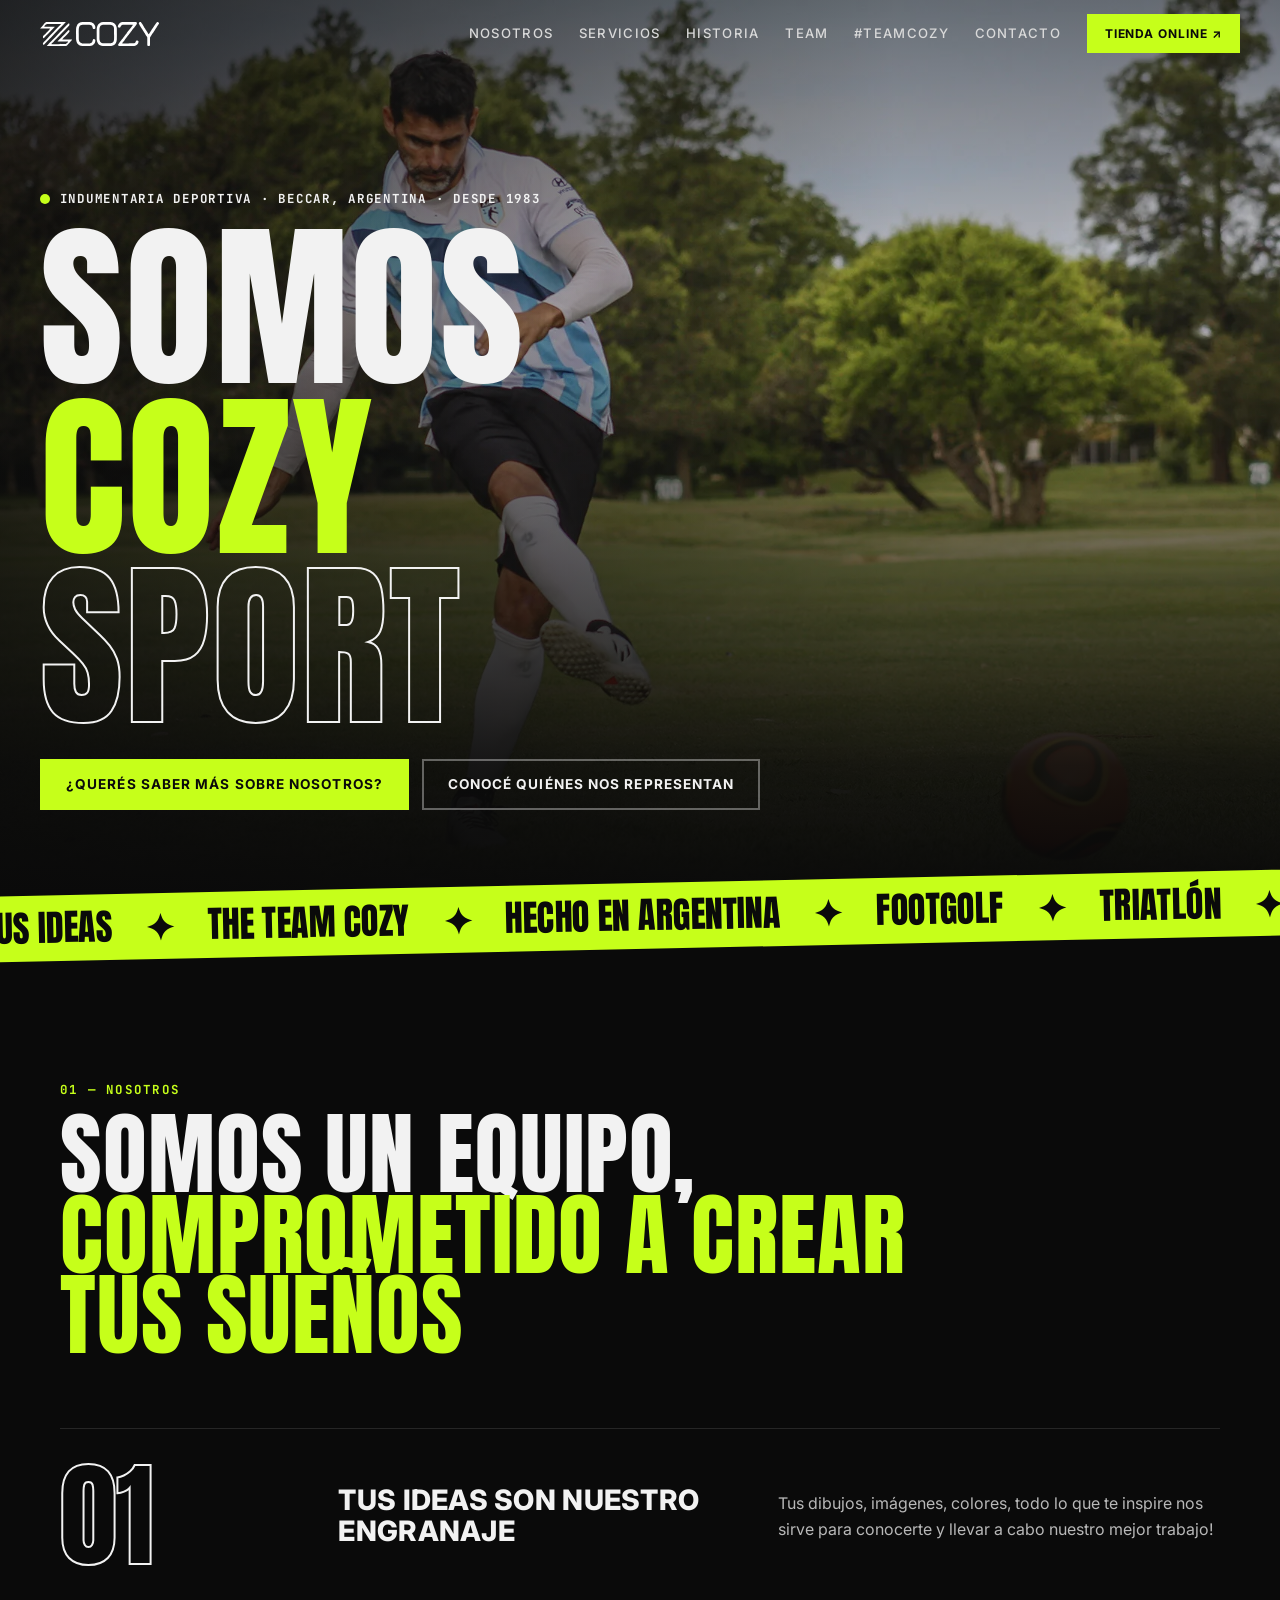
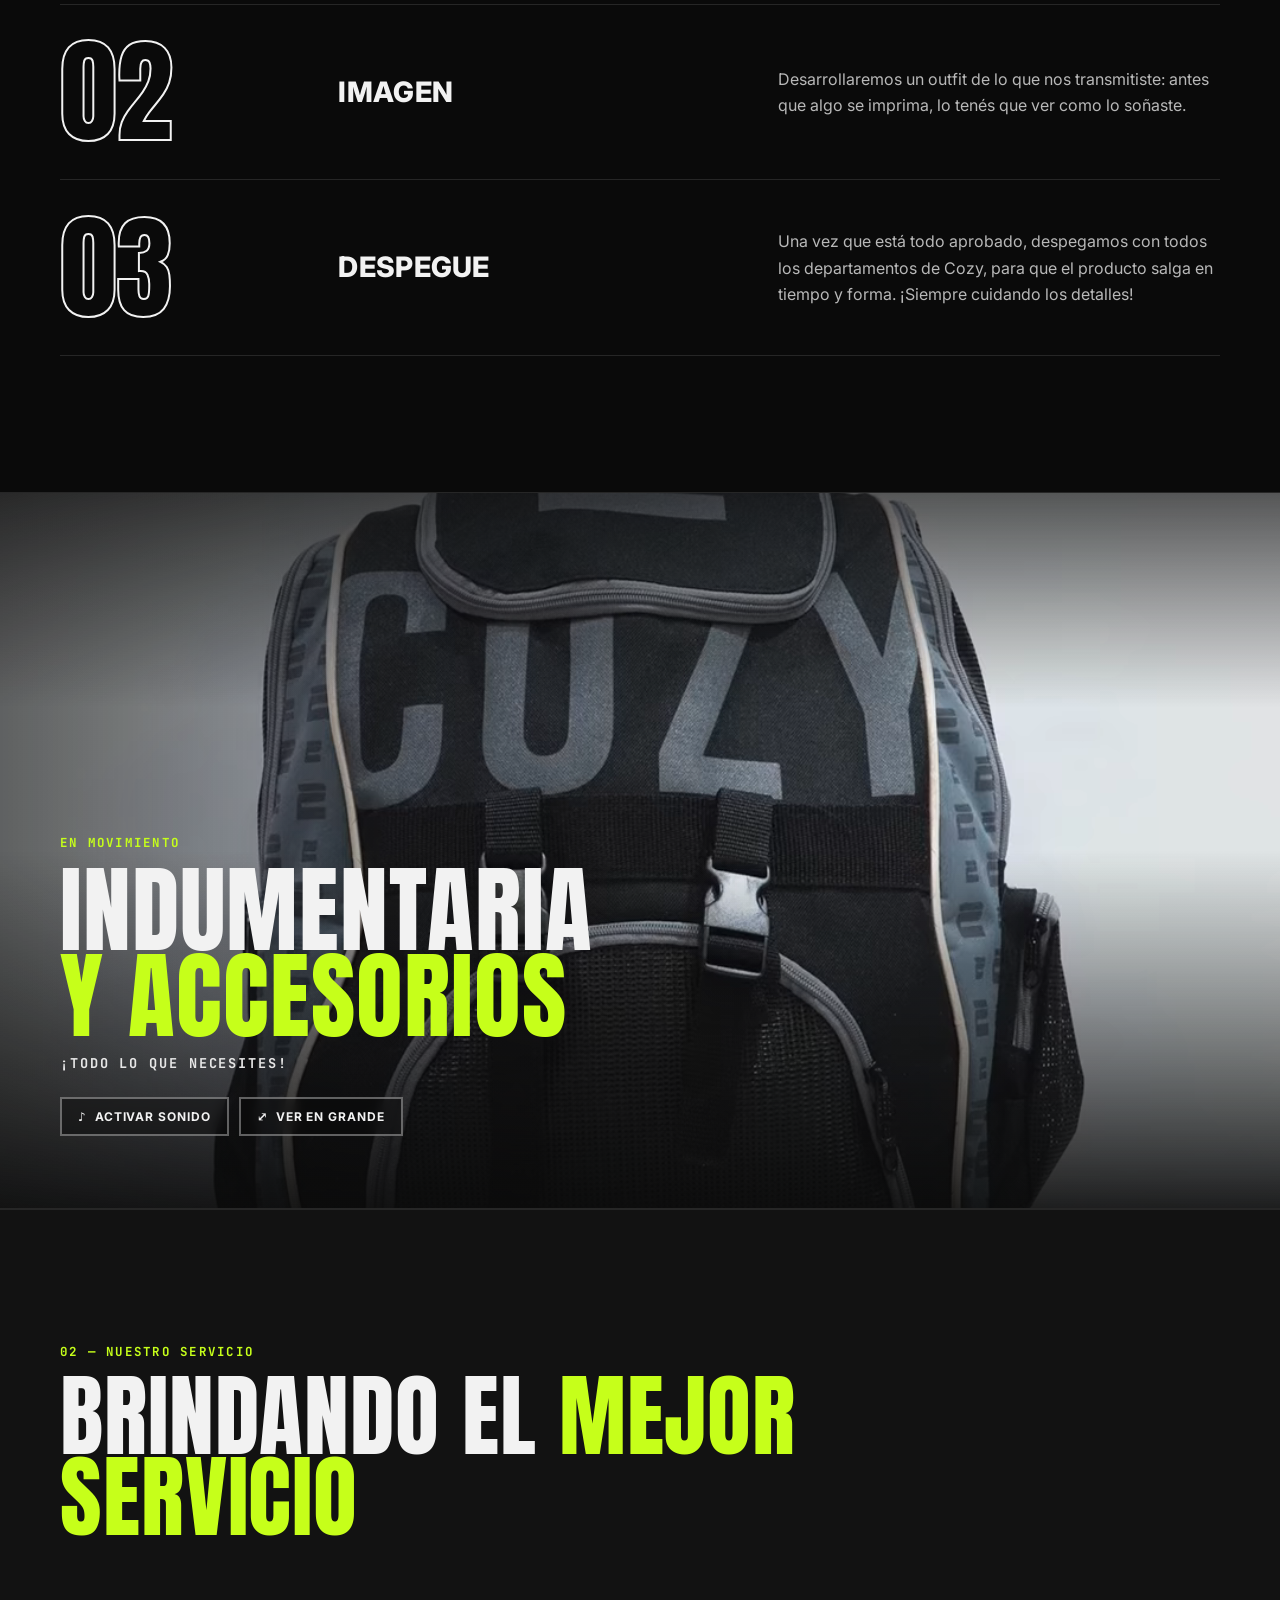
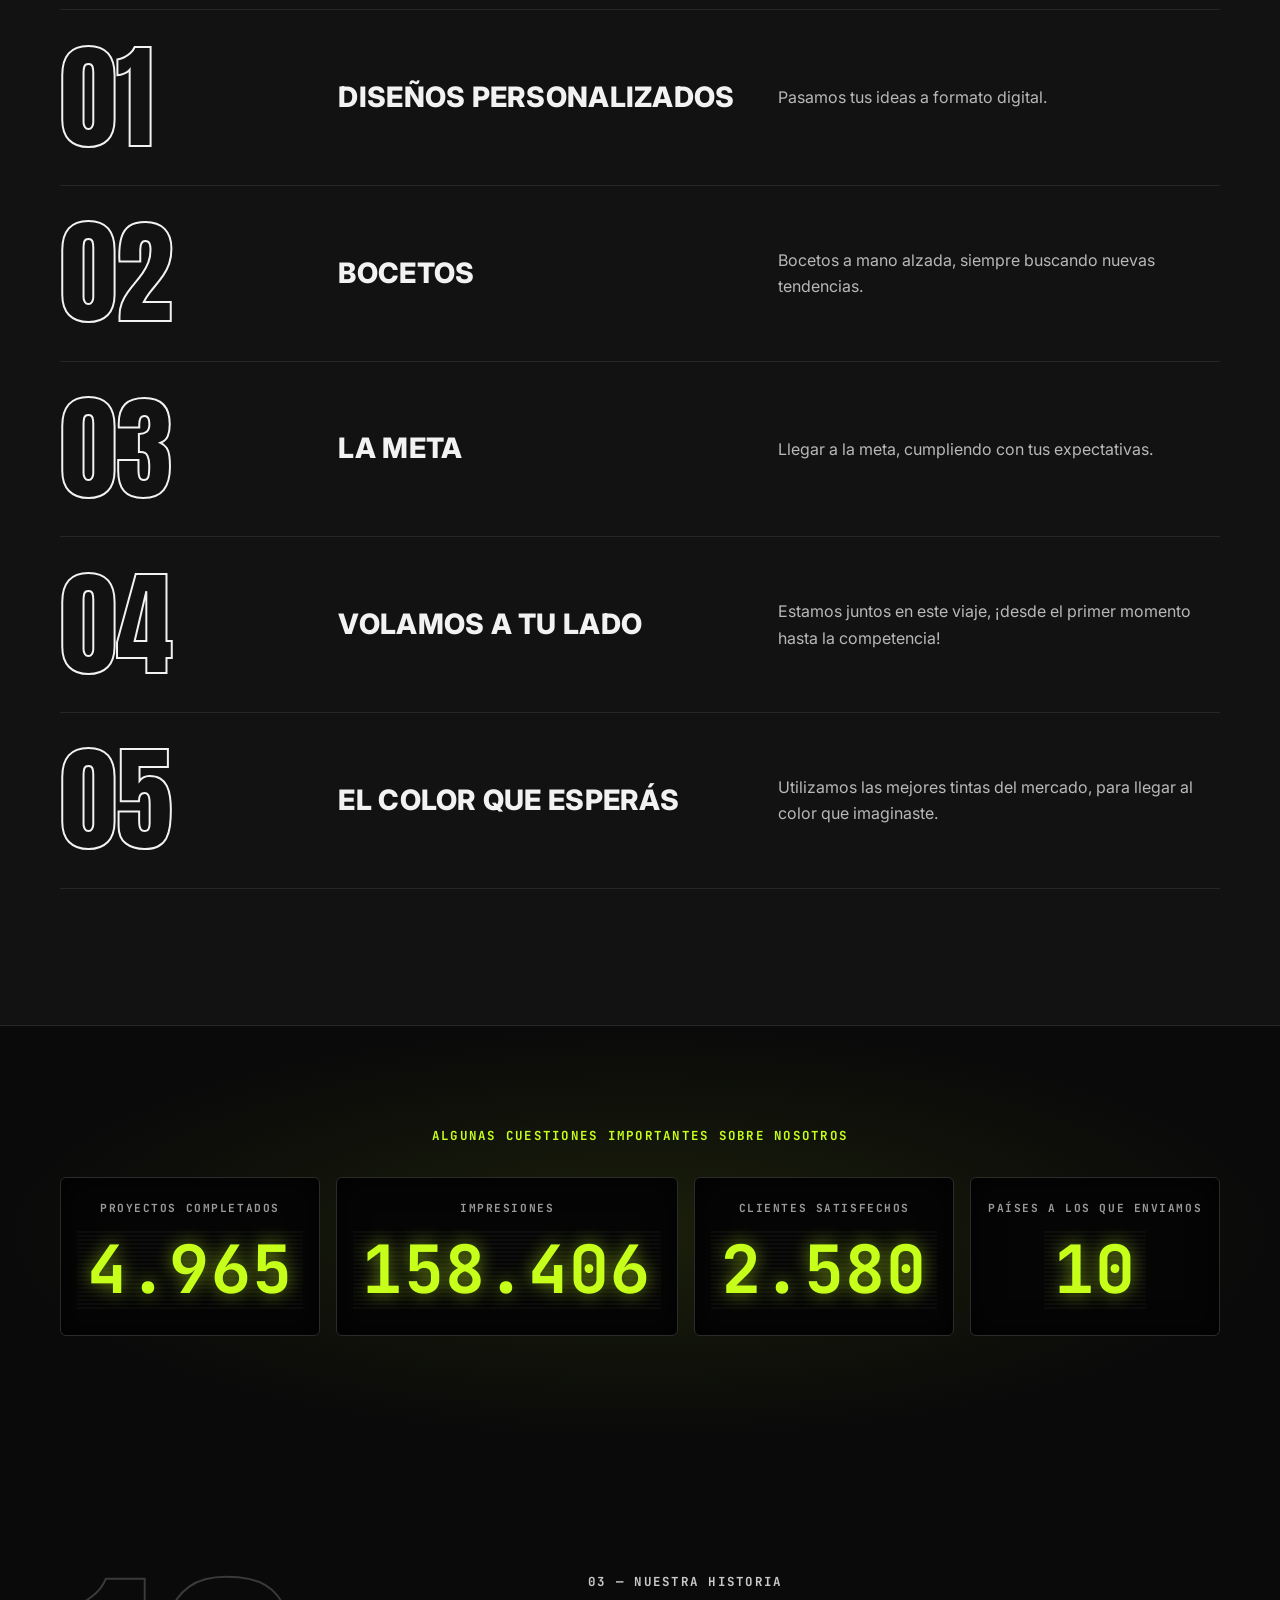
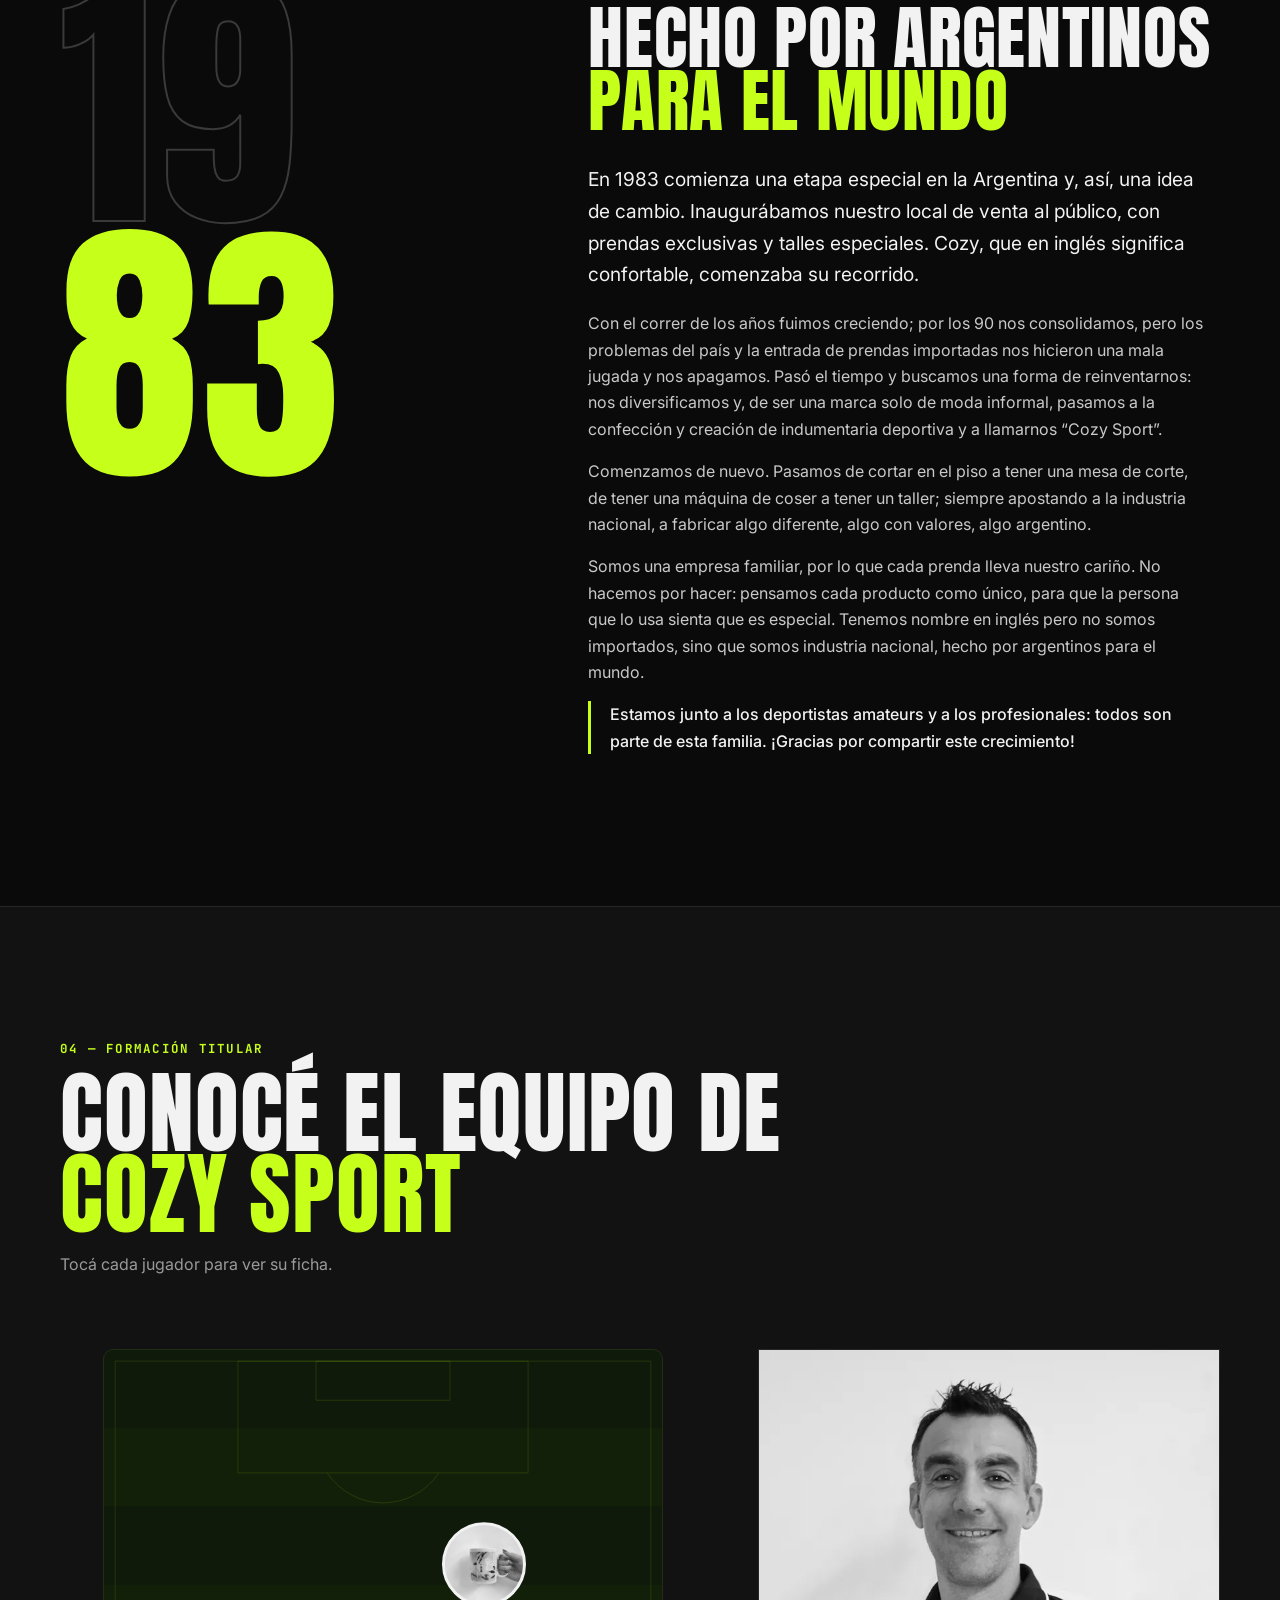
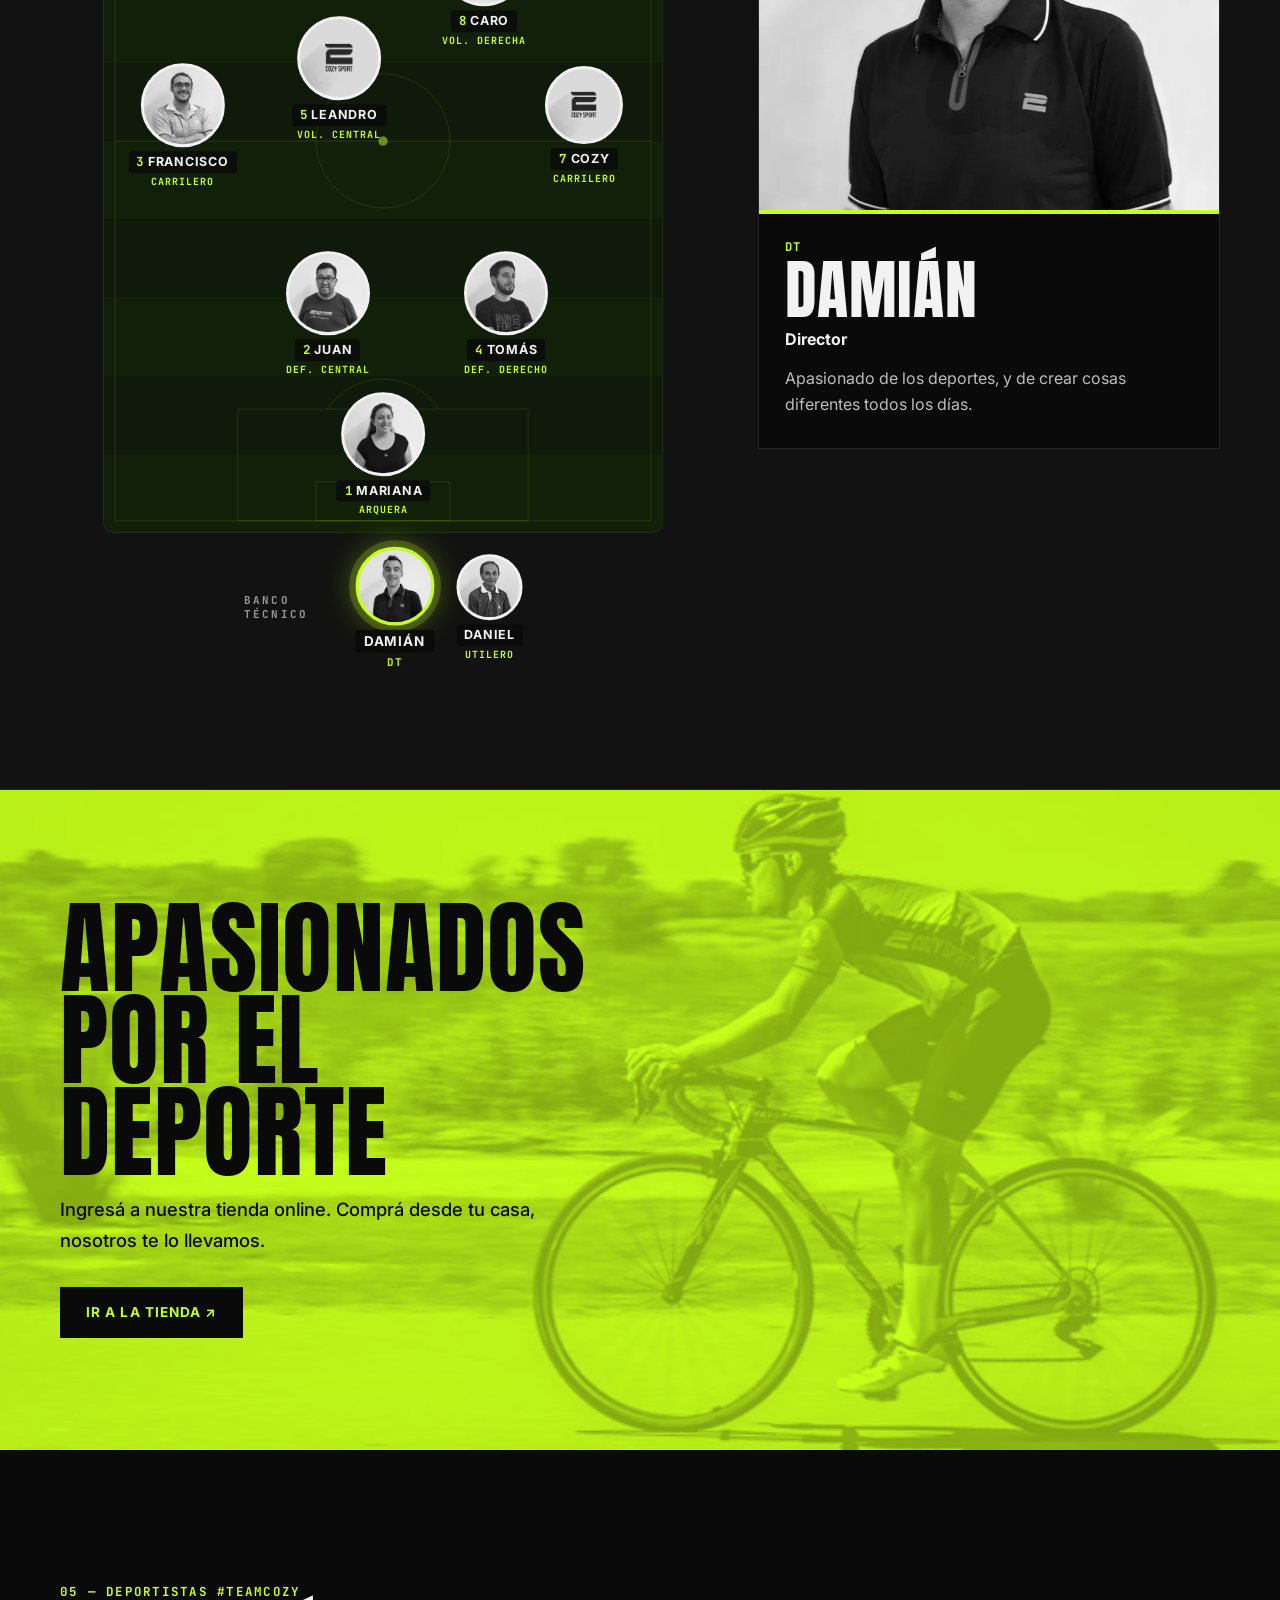
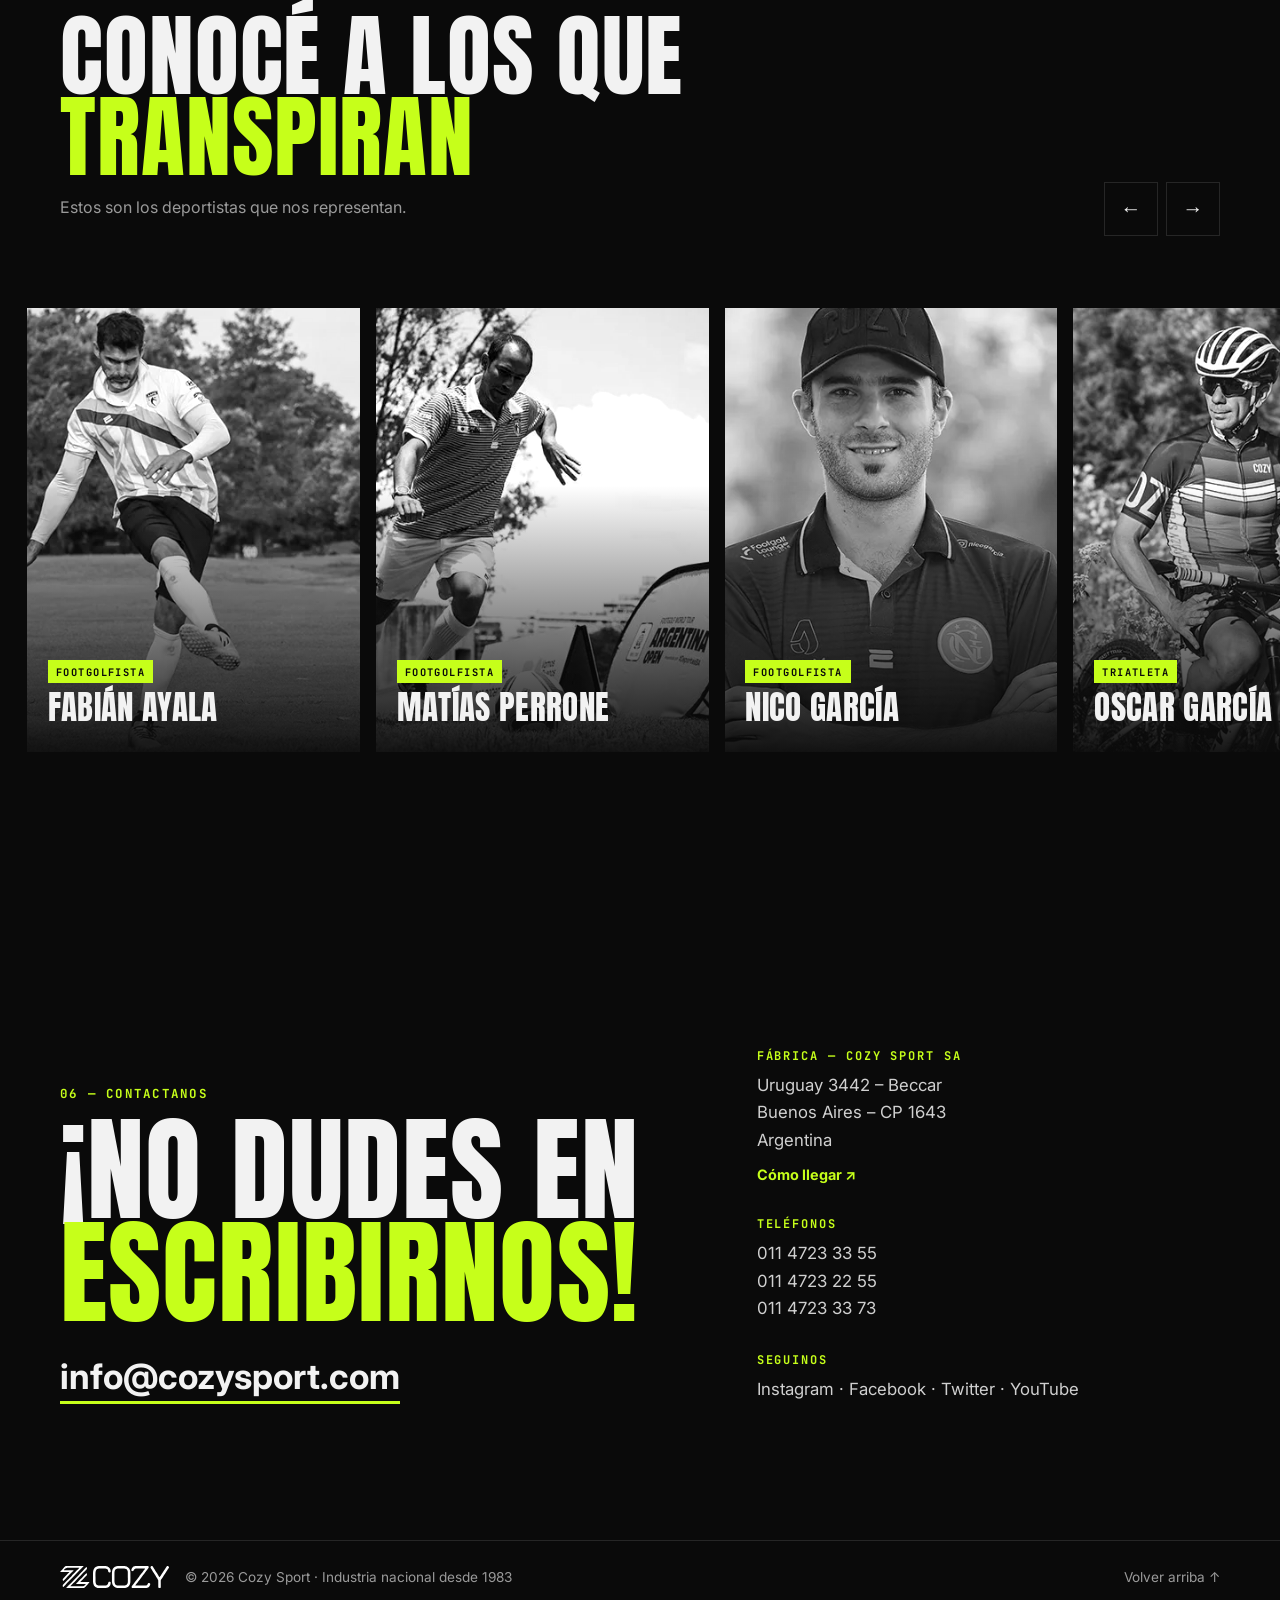
==== commit 21e6da82: "Proceso y servicios: lista editorial con números outline (sin camisetas)" ====
--- a/index.html
+++ b/index.html
@@ -21,17 +21,6 @@
 <link rel="stylesheet" href="styles.css">
 </head>
 <body>
-<svg width="0" height="0" style="position:absolute" aria-hidden="true">
-  <defs>
-    <linearGradient id="jersey-fab" x1="0" y1="0" x2="0" y2="1"><stop offset="0" stop-color="#1d1d1d"/><stop offset="1" stop-color="#0e0e0e"/></linearGradient>
-    <g id="jersey-body">
-      <path class="jersey__shape" d="M70 10 Q100 24 130 10 L176 30 Q186 34 189 44 L198 84 L163 96 L158 80 L158 200 Q158 204 154 204 L46 204 Q42 204 42 200 L42 80 L37 96 L2 84 L11 44 Q14 34 24 30 Z"/>
-      <path class="jersey__trim" d="M70 10 Q100 24 130 10"/>
-      <path class="jersey__trim" d="M2 84 L37 96 M198 84 L163 96"/>
-      <path class="jersey__stripe" d="M6 70 L41 81 M194 70 L159 81"/>
-    </g>
-  </defs>
-</svg>
 <a class="skip" href="#main">Saltar al contenido</a>
 
 <header class="nav" id="top">
@@ -86,34 +75,19 @@
       <p class="eyebrow">01 — Nosotros</p>
       <h2 class="display h2">Somos un equipo,<br><span class="accent">comprometido a crear tus sueños</span></h2>
     </header>
-    <ol class="kit kit--3">
-      <li class="kit__item reveal" style="--i:0">
-        <svg class="jersey" viewBox="0 0 200 210" aria-hidden="true" focusable="false">
-          <use href="#jersey-body"/>
-          <path id="jn-p1" d="M52 66 Q100 54 148 66" fill="none"/>
-          <text class="jersey__name"><textPath href="#jn-p1" startOffset="50%" text-anchor="middle">TUS IDEAS</textPath></text>
-          <text class="jersey__num" x="100" y="176" text-anchor="middle">1</text>
-        </svg>
+    <ol class="rows">
+      <li class="rows__item reveal" style="--i:0" tabindex="0">
+        <span class="rows__num" aria-hidden="true">01</span>
         <h3><span class="sr">Paso 1: </span>Tus ideas son nuestro engranaje</h3>
         <p>Tus dibujos, imágenes, colores, todo lo que te inspire nos sirve para conocerte y llevar a cabo nuestro mejor trabajo!</p>
       </li>
-      <li class="kit__item reveal" style="--i:1">
-        <svg class="jersey" viewBox="0 0 200 210" aria-hidden="true" focusable="false">
-          <use href="#jersey-body"/>
-          <path id="jn-p2" d="M52 66 Q100 54 148 66" fill="none"/>
-          <text class="jersey__name"><textPath href="#jn-p2" startOffset="50%" text-anchor="middle">IMAGEN</textPath></text>
-          <text class="jersey__num" x="100" y="176" text-anchor="middle">2</text>
-        </svg>
+      <li class="rows__item reveal" style="--i:1" tabindex="0">
+        <span class="rows__num" aria-hidden="true">02</span>
         <h3><span class="sr">Paso 2: </span>Imagen</h3>
         <p>Desarrollaremos un outfit de lo que nos transmitiste: antes que algo se imprima, lo tenés que ver como lo soñaste.</p>
       </li>
-      <li class="kit__item reveal" style="--i:2">
-        <svg class="jersey" viewBox="0 0 200 210" aria-hidden="true" focusable="false">
-          <use href="#jersey-body"/>
-          <path id="jn-p3" d="M52 66 Q100 54 148 66" fill="none"/>
-          <text class="jersey__name"><textPath href="#jn-p3" startOffset="50%" text-anchor="middle">DESPEGUE</textPath></text>
-          <text class="jersey__num" x="100" y="176" text-anchor="middle">3</text>
-        </svg>
+      <li class="rows__item reveal" style="--i:2" tabindex="0">
+        <span class="rows__num" aria-hidden="true">03</span>
         <h3><span class="sr">Paso 3: </span>Despegue</h3>
         <p>Una vez que está todo aprobado, despegamos con todos los departamentos de Cozy, para que el producto salga en tiempo y forma. ¡Siempre cuidando los detalles!</p>
       </li>
@@ -153,54 +127,29 @@
       <p class="eyebrow">02 — Nuestro servicio</p>
       <h2 class="display h2">Brindando el <span class="accent">mejor servicio</span></h2>
     </header>
-    <div class="kit kit--5">
-      <article class="kit__item reveal" style="--i:0">
-        <svg class="jersey" viewBox="0 0 200 210" aria-hidden="true" focusable="false">
-          <use href="#jersey-body"/>
-          <path id="jn-s1" d="M52 66 Q100 54 148 66" fill="none"/>
-          <text class="jersey__name"><textPath href="#jn-s1" startOffset="50%" text-anchor="middle">DISEÑOS</textPath></text>
-          <text class="jersey__num" x="100" y="176" text-anchor="middle">1</text>
-        </svg>
+    <div class="rows">
+      <article class="rows__item reveal" style="--i:0" tabindex="0">
+        <span class="rows__num" aria-hidden="true">01</span>
         <h3>Diseños personalizados</h3>
         <p>Pasamos tus ideas a formato digital.</p>
       </article>
-      <article class="kit__item reveal" style="--i:1">
-        <svg class="jersey" viewBox="0 0 200 210" aria-hidden="true" focusable="false">
-          <use href="#jersey-body"/>
-          <path id="jn-s2" d="M52 66 Q100 54 148 66" fill="none"/>
-          <text class="jersey__name"><textPath href="#jn-s2" startOffset="50%" text-anchor="middle">BOCETOS</textPath></text>
-          <text class="jersey__num" x="100" y="176" text-anchor="middle">2</text>
-        </svg>
+      <article class="rows__item reveal" style="--i:1" tabindex="0">
+        <span class="rows__num" aria-hidden="true">02</span>
         <h3>Bocetos</h3>
         <p>Bocetos a mano alzada, siempre buscando nuevas tendencias.</p>
       </article>
-      <article class="kit__item reveal" style="--i:2">
-        <svg class="jersey" viewBox="0 0 200 210" aria-hidden="true" focusable="false">
-          <use href="#jersey-body"/>
-          <path id="jn-s3" d="M52 66 Q100 54 148 66" fill="none"/>
-          <text class="jersey__name"><textPath href="#jn-s3" startOffset="50%" text-anchor="middle">LA META</textPath></text>
-          <text class="jersey__num" x="100" y="176" text-anchor="middle">3</text>
-        </svg>
+      <article class="rows__item reveal" style="--i:2" tabindex="0">
+        <span class="rows__num" aria-hidden="true">03</span>
         <h3>La meta</h3>
         <p>Llegar a la meta, cumpliendo con tus expectativas.</p>
       </article>
-      <article class="kit__item reveal" style="--i:3">
-        <svg class="jersey" viewBox="0 0 200 210" aria-hidden="true" focusable="false">
-          <use href="#jersey-body"/>
-          <path id="jn-s4" d="M52 66 Q100 54 148 66" fill="none"/>
-          <text class="jersey__name"><textPath href="#jn-s4" startOffset="50%" text-anchor="middle">VOLAMOS</textPath></text>
-          <text class="jersey__num" x="100" y="176" text-anchor="middle">4</text>
-        </svg>
+      <article class="rows__item reveal" style="--i:3" tabindex="0">
+        <span class="rows__num" aria-hidden="true">04</span>
         <h3>Volamos a tu lado</h3>
         <p>Estamos juntos en este viaje, ¡desde el primer momento hasta la competencia!</p>
       </article>
-      <article class="kit__item reveal" style="--i:4">
-        <svg class="jersey" viewBox="0 0 200 210" aria-hidden="true" focusable="false">
-          <use href="#jersey-body"/>
-          <path id="jn-s5" d="M52 66 Q100 54 148 66" fill="none"/>
-          <text class="jersey__name"><textPath href="#jn-s5" startOffset="50%" text-anchor="middle">COLOR</textPath></text>
-          <text class="jersey__num" x="100" y="176" text-anchor="middle">5</text>
-        </svg>
+      <article class="rows__item reveal" style="--i:4" tabindex="0">
+        <span class="rows__num" aria-hidden="true">05</span>
         <h3>El color que esperás</h3>
         <p>Utilizamos las mejores tintas del mercado, para llegar al color que imaginaste.</p>
       </article>
--- a/styles.css
+++ b/styles.css
@@ -77,25 +77,20 @@
 .ticker__track{display:flex;gap:2rem;width:max-content;animation:tick 28s linear infinite;font:400 clamp(1.4rem,3vw,2.2rem)/1 var(--display);text-transform:uppercase}
 @keyframes tick{to{transform:translateX(-50%)}}
 
-/* jerseys (process + services) */
-.kit{list-style:none;margin:0;padding:0;display:grid;gap:clamp(1.2rem,2.5vw,2rem)}
-.kit--3{grid-template-columns:repeat(3,1fr)}
-.kit--5{grid-template-columns:repeat(5,1fr)}
-.kit__item{text-align:center}
-.js .kit__item.reveal{transform:translateY(60px) rotate(-3deg);transition-delay:calc(var(--i) * 110ms)!important}
-.js .kit__item.reveal.is-in{transform:none}
-.jersey{width:100%;max-width:260px;display:block;margin:0 auto 1.1rem;overflow:visible;transition:transform .45s var(--ease),filter .45s var(--ease)}
-.jersey__shape{fill:url(#jersey-fab);stroke:#2e2e2e;stroke-width:1.5}
-.jersey__trim{fill:none;stroke:var(--acc);stroke-width:5;stroke-linecap:round}
-.jersey__stripe{fill:none;stroke:var(--acc);stroke-width:2;opacity:.6}
-.jersey__name{font-family:var(--display);font-size:19px;letter-spacing:2.5px;fill:var(--fg);text-transform:uppercase}
-.jersey__num{font-family:var(--display);font-size:118px;fill:#f2f2f2;stroke:var(--acc);stroke-width:5;paint-order:stroke;letter-spacing:-2px;transition:fill .45s var(--ease)}
-.kit__item:hover .jersey,.kit__item:focus-within .jersey{transform:translateY(-10px) rotate(-2.5deg);filter:drop-shadow(0 14px 26px rgba(198,255,26,.28))}
-.kit__item:nth-child(even):hover .jersey{transform:translateY(-10px) rotate(2.5deg)}
-.kit__item:hover .jersey__num{fill:var(--acc)}
-.kit__item h3{font:700 1.12rem/1.25 var(--sans);margin-bottom:.55rem}
-.kit__item p{margin:0 auto;color:#b8b8b8;max-width:32ch;font-size:.96rem}
-.kit--5 .kit__item p{font-size:.92rem}
+/* editorial rows (process + services) */
+.rows{list-style:none;margin:0;padding:0;border-top:1px solid var(--line)}
+.rows__item{position:relative;display:grid;grid-template-columns:minmax(7rem,15rem) minmax(0,1fr) minmax(0,1.1fr);align-items:center;gap:clamp(1rem,3vw,3rem);padding:clamp(1.4rem,3vw,2.4rem) 0;border-bottom:1px solid var(--line);outline:none}
+.rows__item::after{content:"";position:absolute;left:0;bottom:-1px;height:2px;width:100%;background:var(--acc);transform:scaleX(0);transform-origin:left;transition:transform .6s var(--ease)}
+.rows__num{font:400 clamp(4.5rem,9vw,8.5rem)/.85 var(--display);color:transparent;-webkit-text-stroke:2px var(--fg);letter-spacing:-.01em;transition:color .4s var(--ease),-webkit-text-stroke-color .4s var(--ease)}
+.rows__item h3{font:800 clamp(1.25rem,2.2vw,1.9rem)/1.1 var(--sans);text-transform:uppercase;letter-spacing:.01em;margin:0;transition:transform .5s var(--ease)}
+.rows__item p{margin:0;color:#b8b8b8;max-width:46ch;transition:transform .5s var(--ease)}
+.rows__num{display:block;transition:color .4s var(--ease),-webkit-text-stroke-color .4s var(--ease),transform .5s var(--ease)}
+.rows__item:hover .rows__num,.rows__item:focus-visible .rows__num{color:var(--acc);-webkit-text-stroke-color:var(--acc)}
+.rows__item:hover::after,.rows__item:focus-visible::after{transform:scaleX(1)}
+.rows__item:hover>*,.rows__item:focus-visible>*{transform:translateX(14px)}
+.rows__item:focus-visible{box-shadow:inset 3px 0 0 var(--acc)}
+.js .rows__item.reveal{transform:translateY(40px);transition:opacity .9s var(--ease),transform .9s var(--ease);transition-delay:calc(var(--i) * 110ms)}
+.js .rows__item.reveal.is-in{transform:none}
 /* cinematic video */
 .cine{position:relative;min-height:clamp(440px,56vw,860px);display:flex;align-items:flex-end;overflow:hidden;isolation:isolate;background:#000;border-block:1px solid var(--line)}
 .cine__media{position:absolute;inset:0;z-index:-2;container-type:size;overflow:hidden}
@@ -207,7 +202,6 @@
 
 /* responsive */
 @media(max-width:1080px){
-  .kit--5{grid-template-columns:repeat(3,1fr)}
   .board{grid-template-columns:repeat(2,1fr)}
 }
 @media(max-width:900px){
@@ -215,9 +209,9 @@
   .nav__menu{position:fixed;inset:0;background:var(--bg);flex-direction:column;justify-content:center;gap:1.6rem;transform:translateY(-100%);transition:transform .45s var(--ease);visibility:hidden}
   .nav__menu.is-open{transform:none;visibility:visible}
   .nav__menu a:not(.btn){font:400 2.4rem/1 var(--display);letter-spacing:.02em}
-  .kit,.kit--3,.kit--5{display:flex;overflow-x:auto;scroll-snap-type:x mandatory;gap:1rem;margin-inline:calc(-1 * clamp(1.1rem,4vw,2.5rem));padding:1.5rem clamp(1.1rem,4vw,2.5rem) 1rem;scroll-padding-inline:clamp(1.1rem,4vw,2.5rem);scrollbar-width:none}
-  .kit::-webkit-scrollbar{display:none}
-  .kit__item{flex:0 0 min(72vw,300px);scroll-snap-align:start}
+  .rows__item{grid-template-columns:1fr;gap:.6rem;align-items:start}
+  .rows__num{font-size:clamp(4rem,22vw,6rem);margin-bottom:.2rem}
+  .rows__item:hover>*,.rows__item:focus-visible>*{transform:translateX(8px)}
   .history__grid,.lineup,.contact__grid{grid-template-columns:1fr}
   .history__year{position:static;flex-direction:row;font-size:clamp(6rem,30vw,12rem)}
   .pitch{max-width:480px}
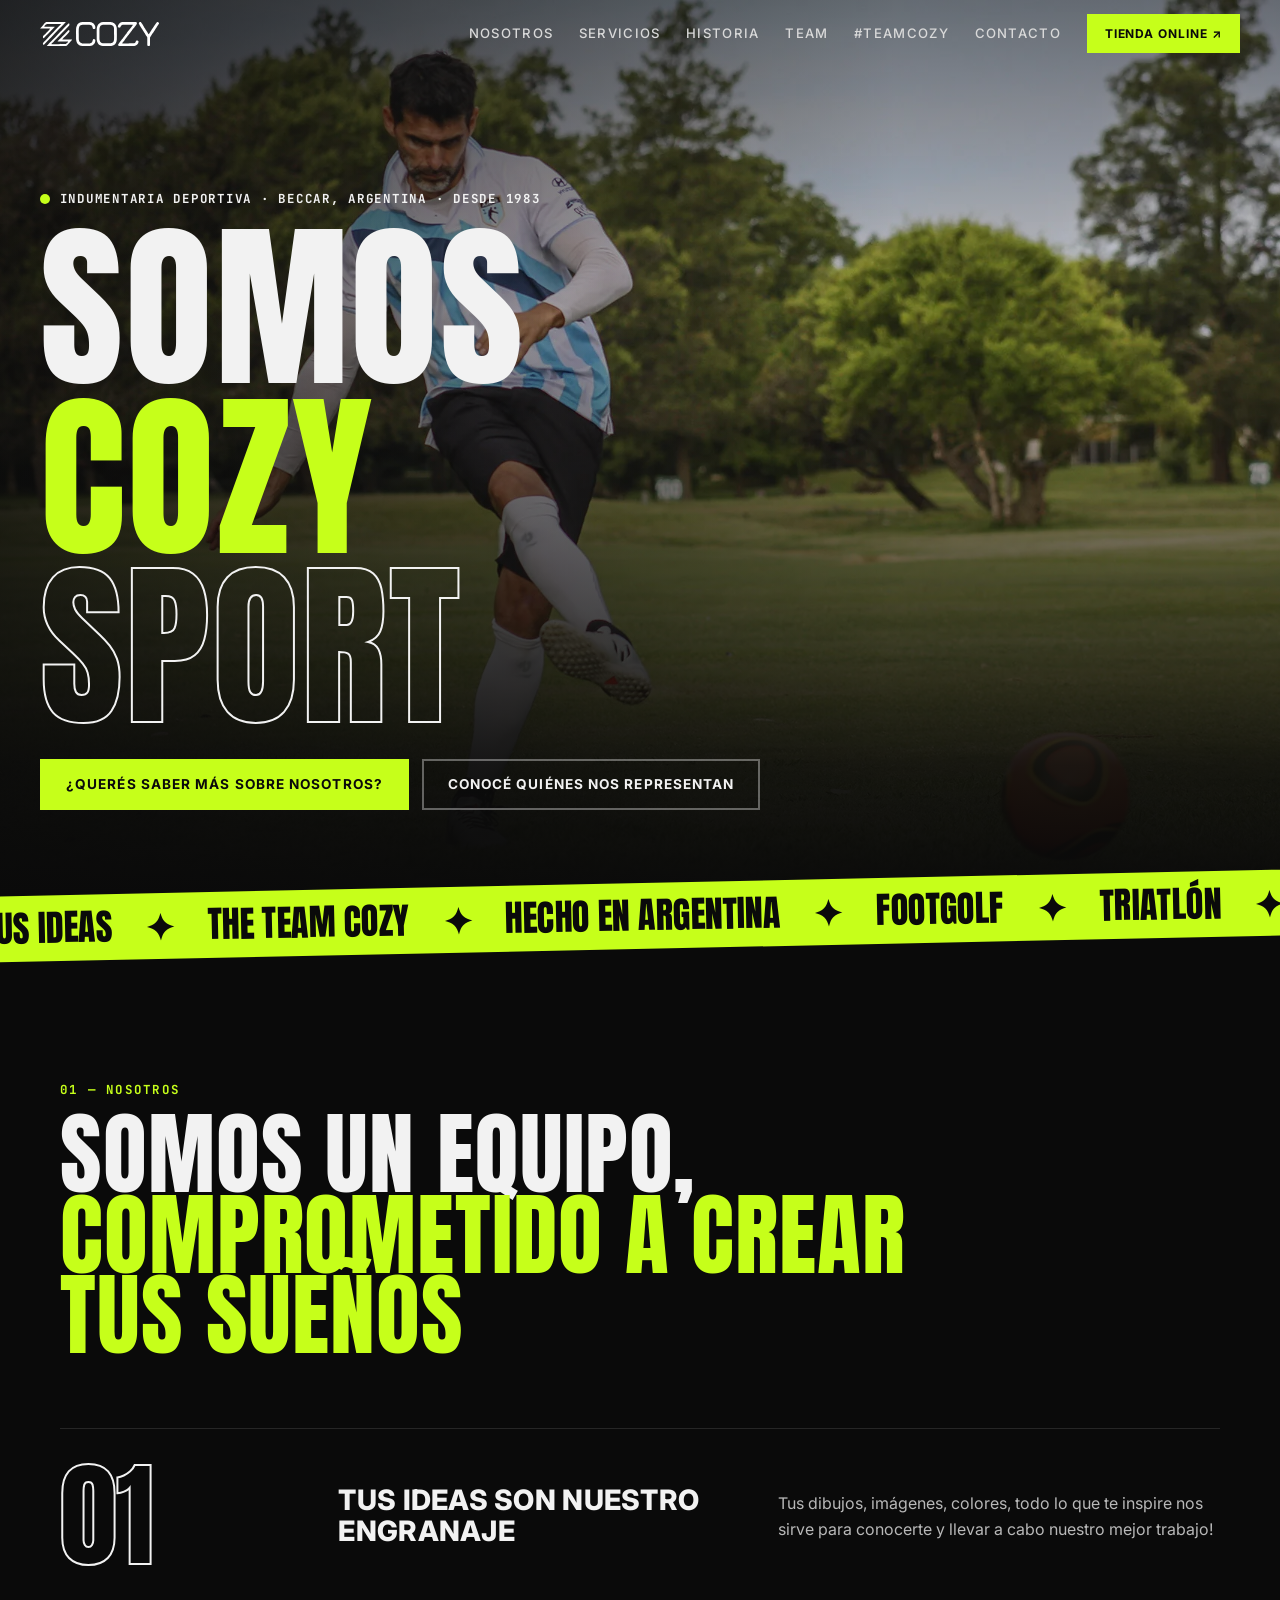
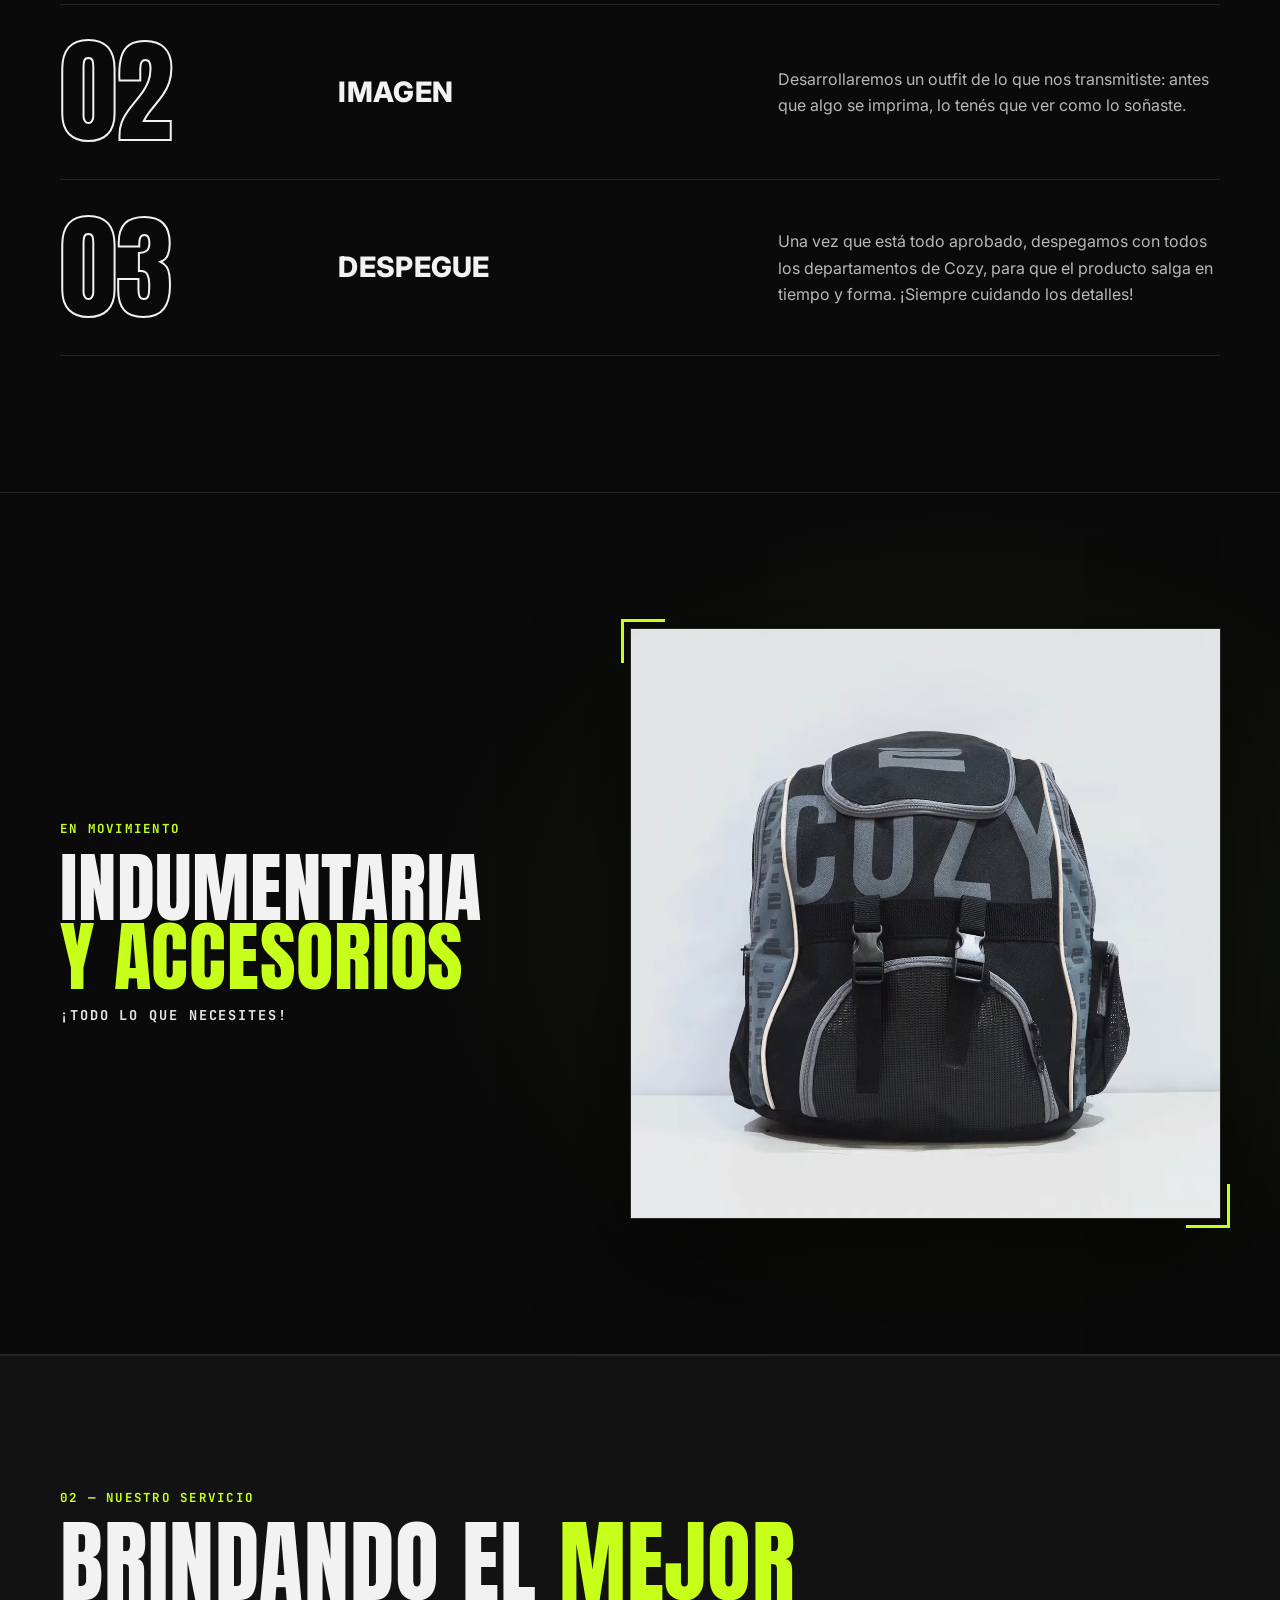
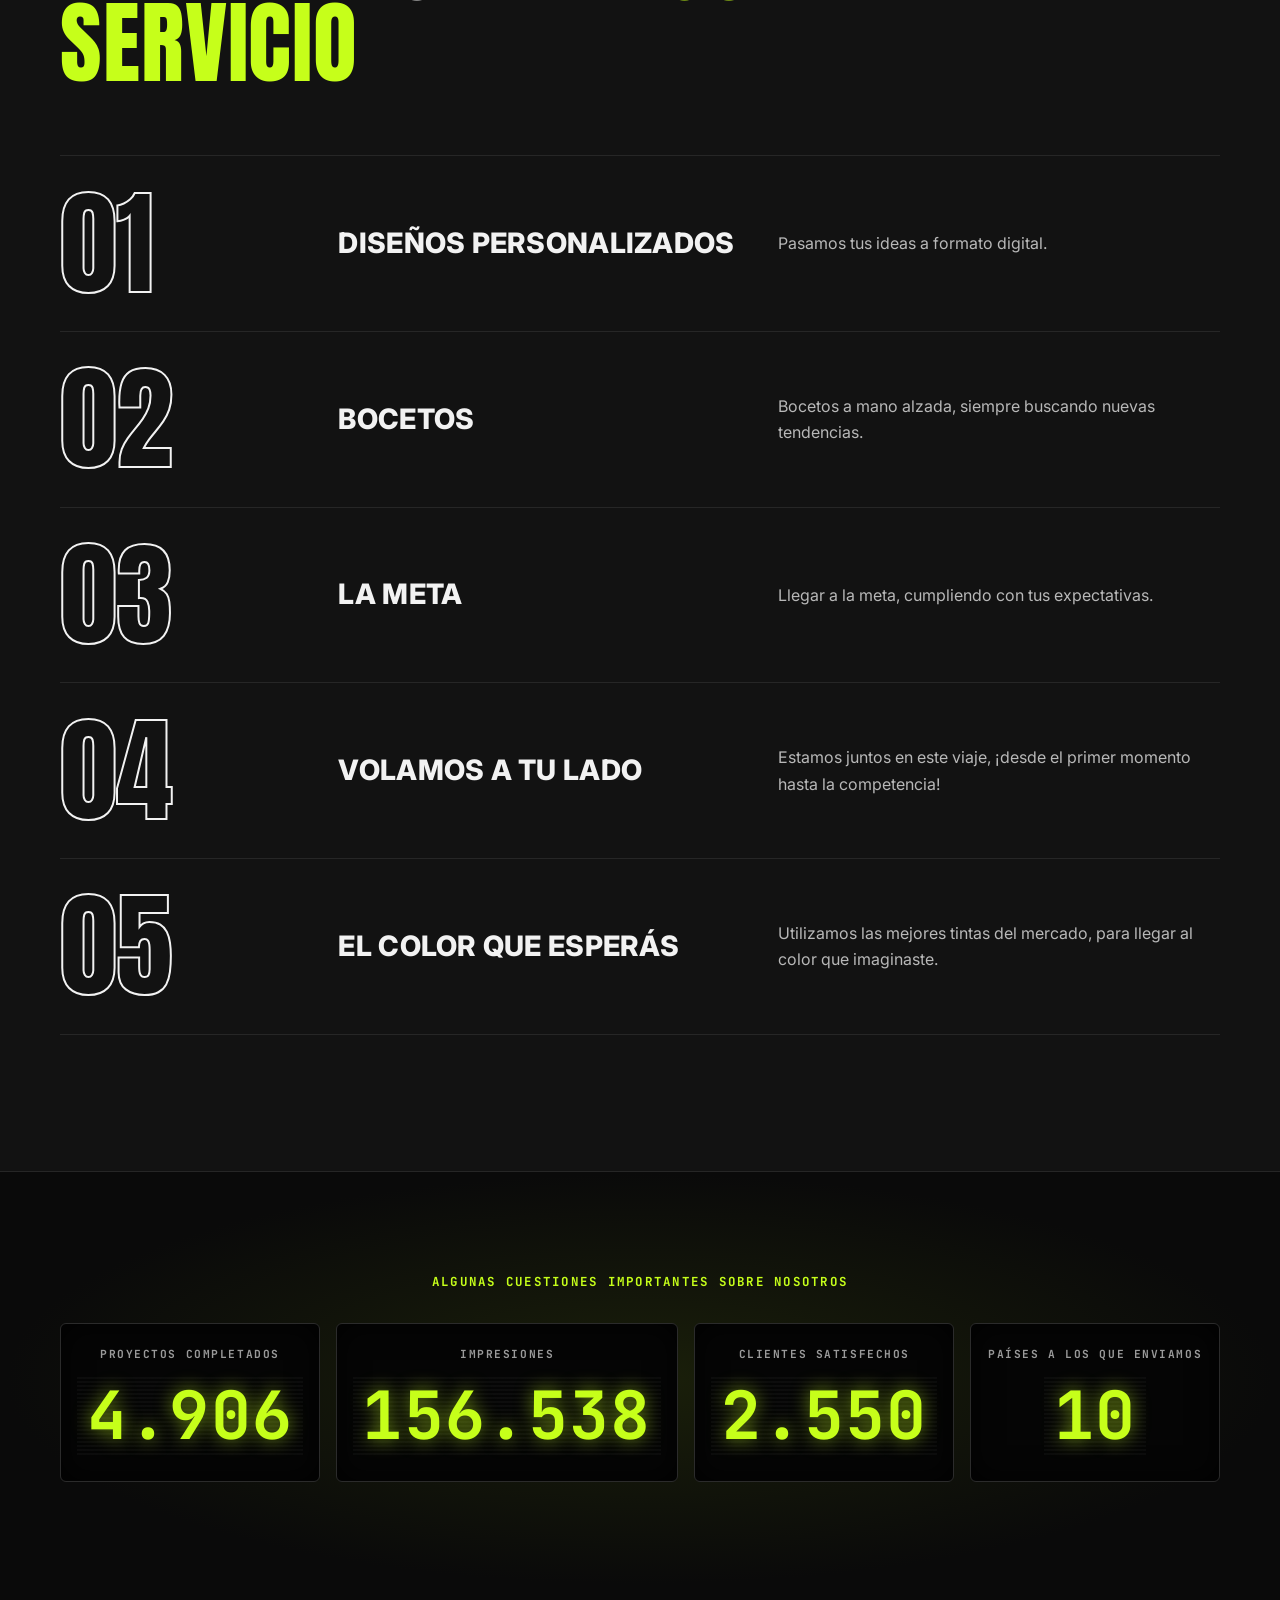
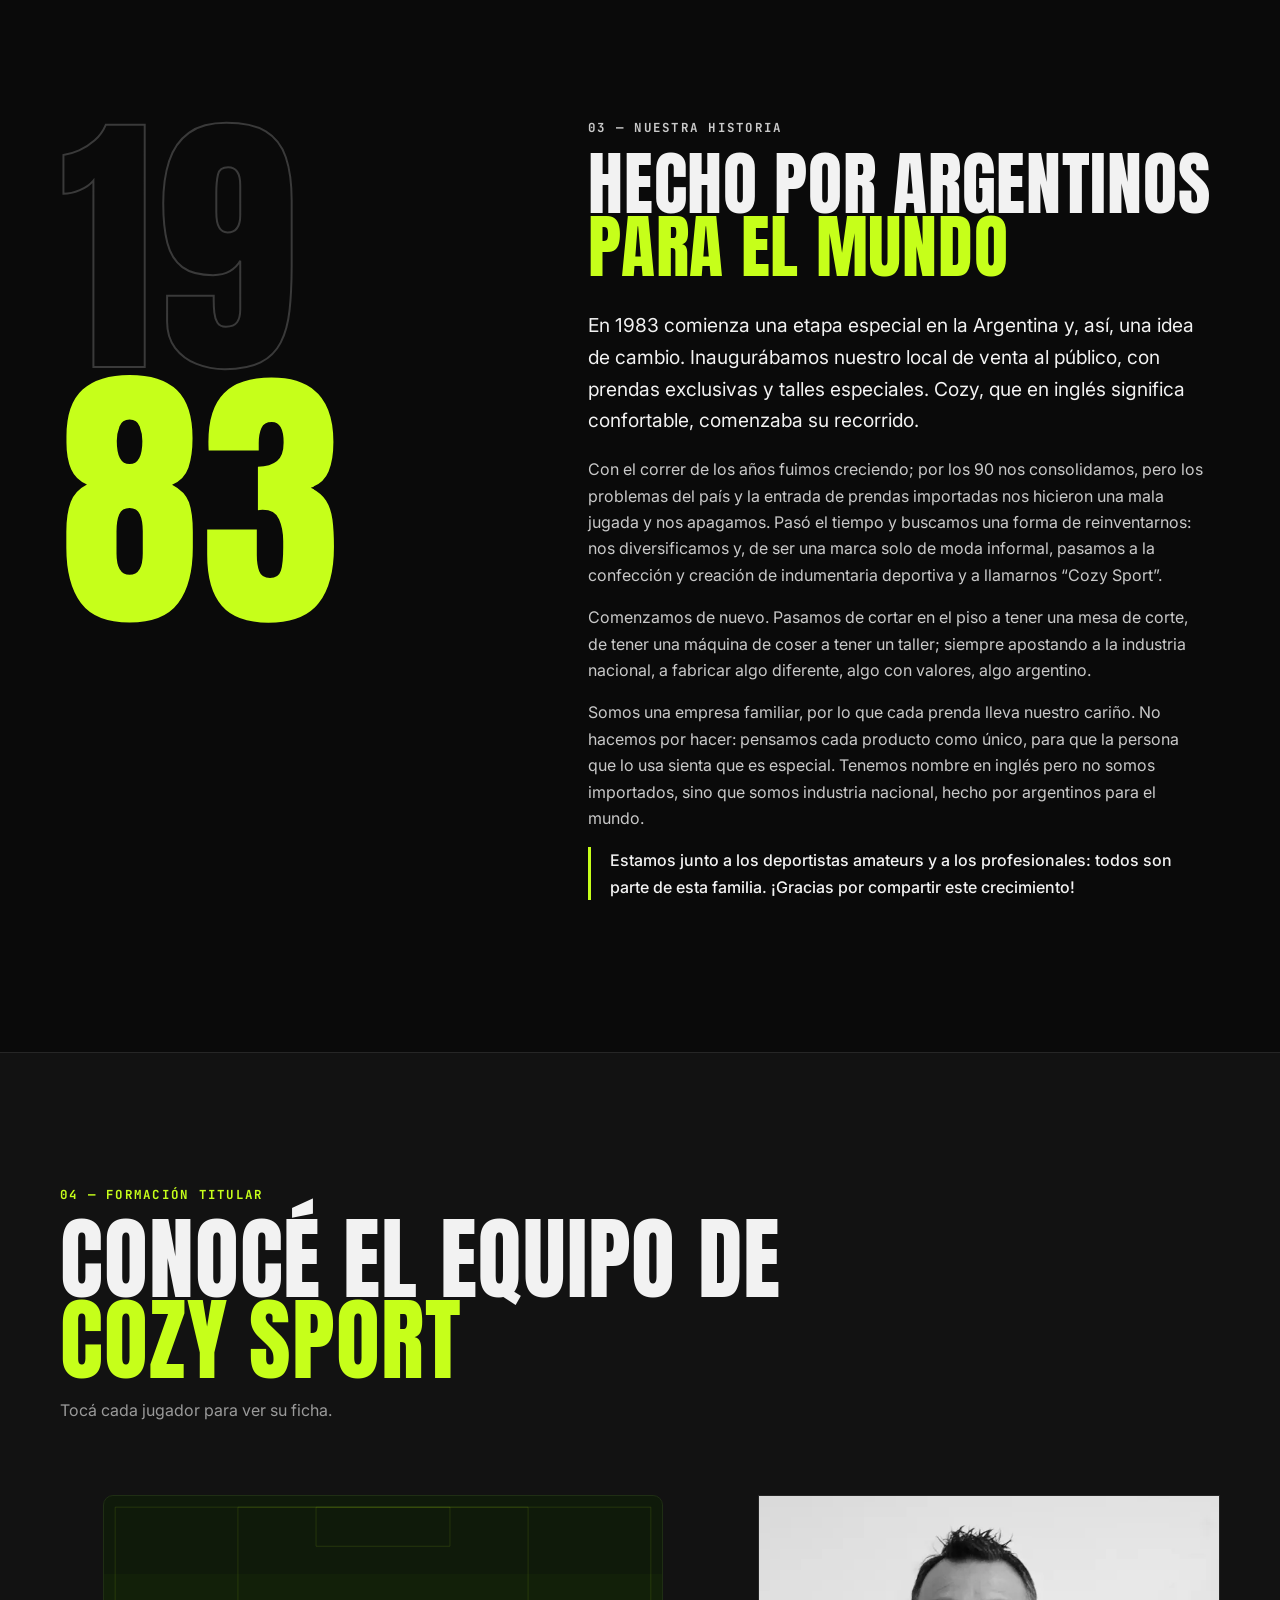
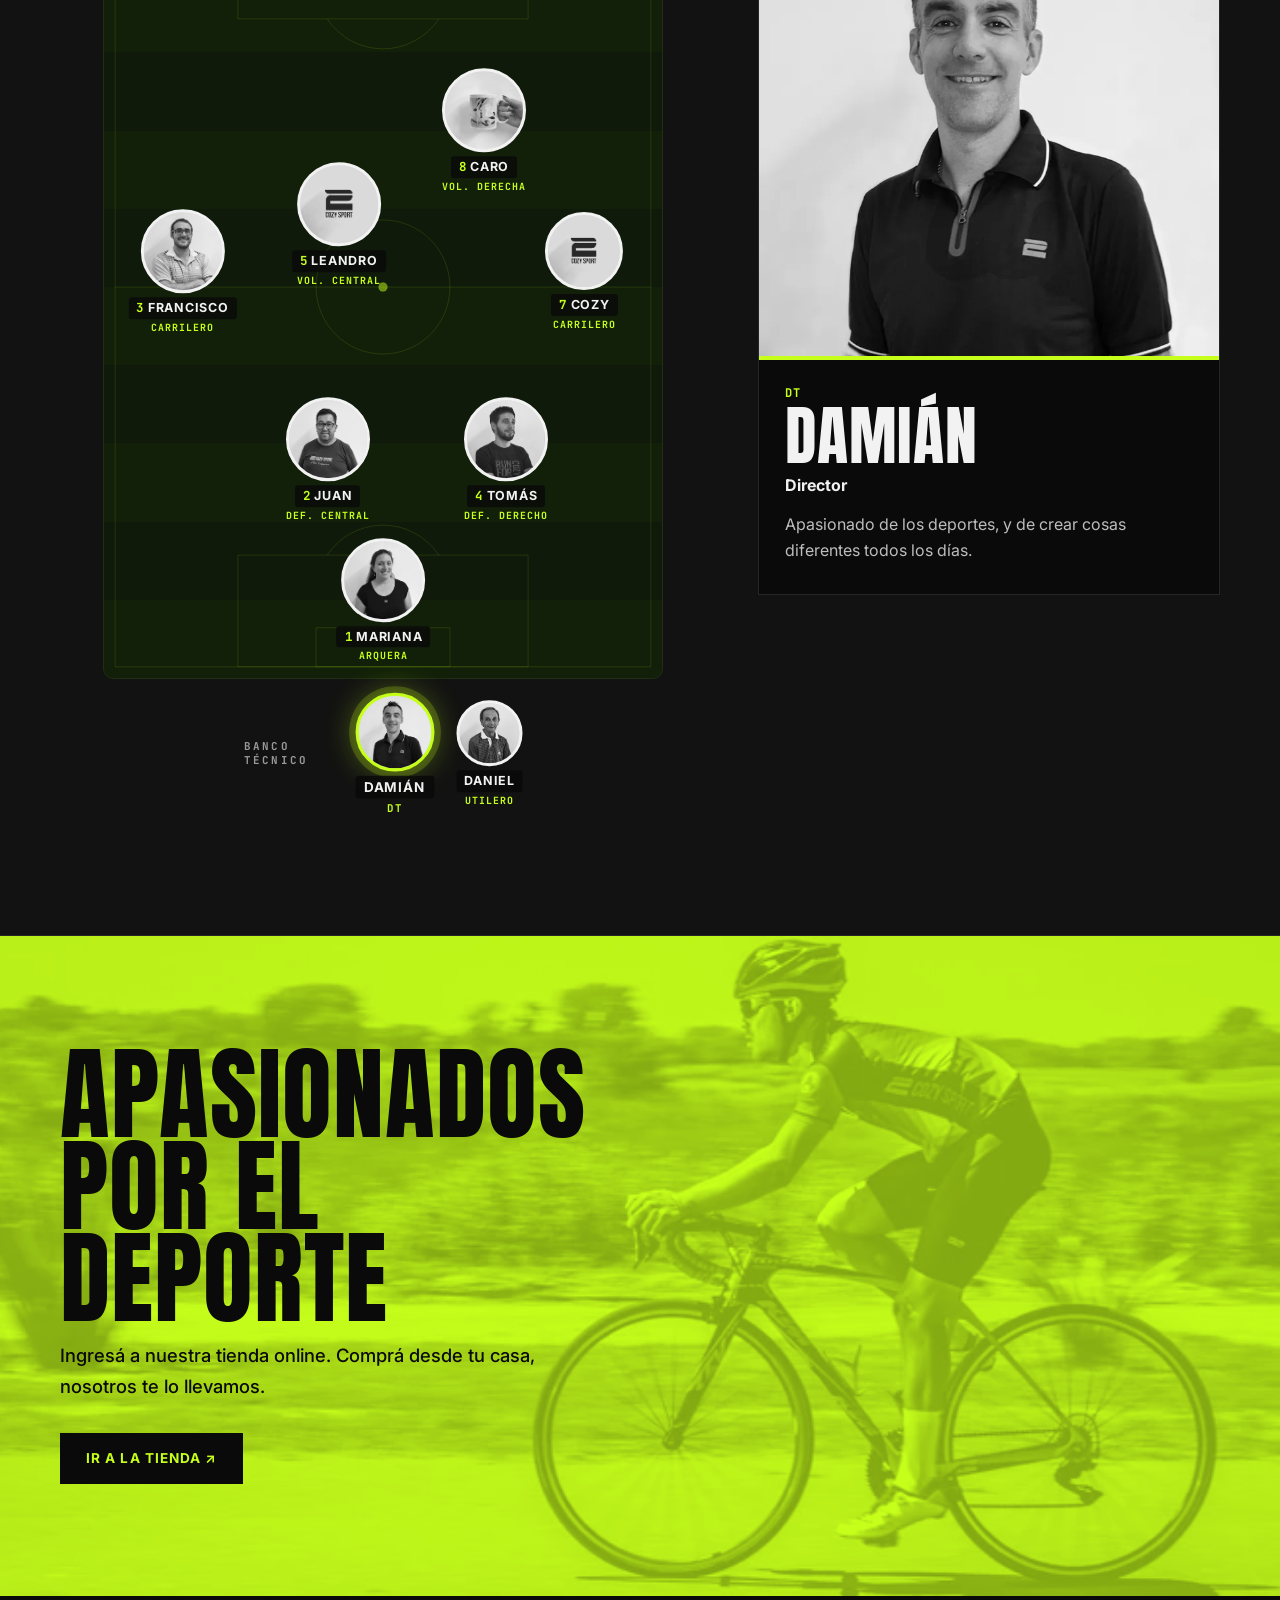
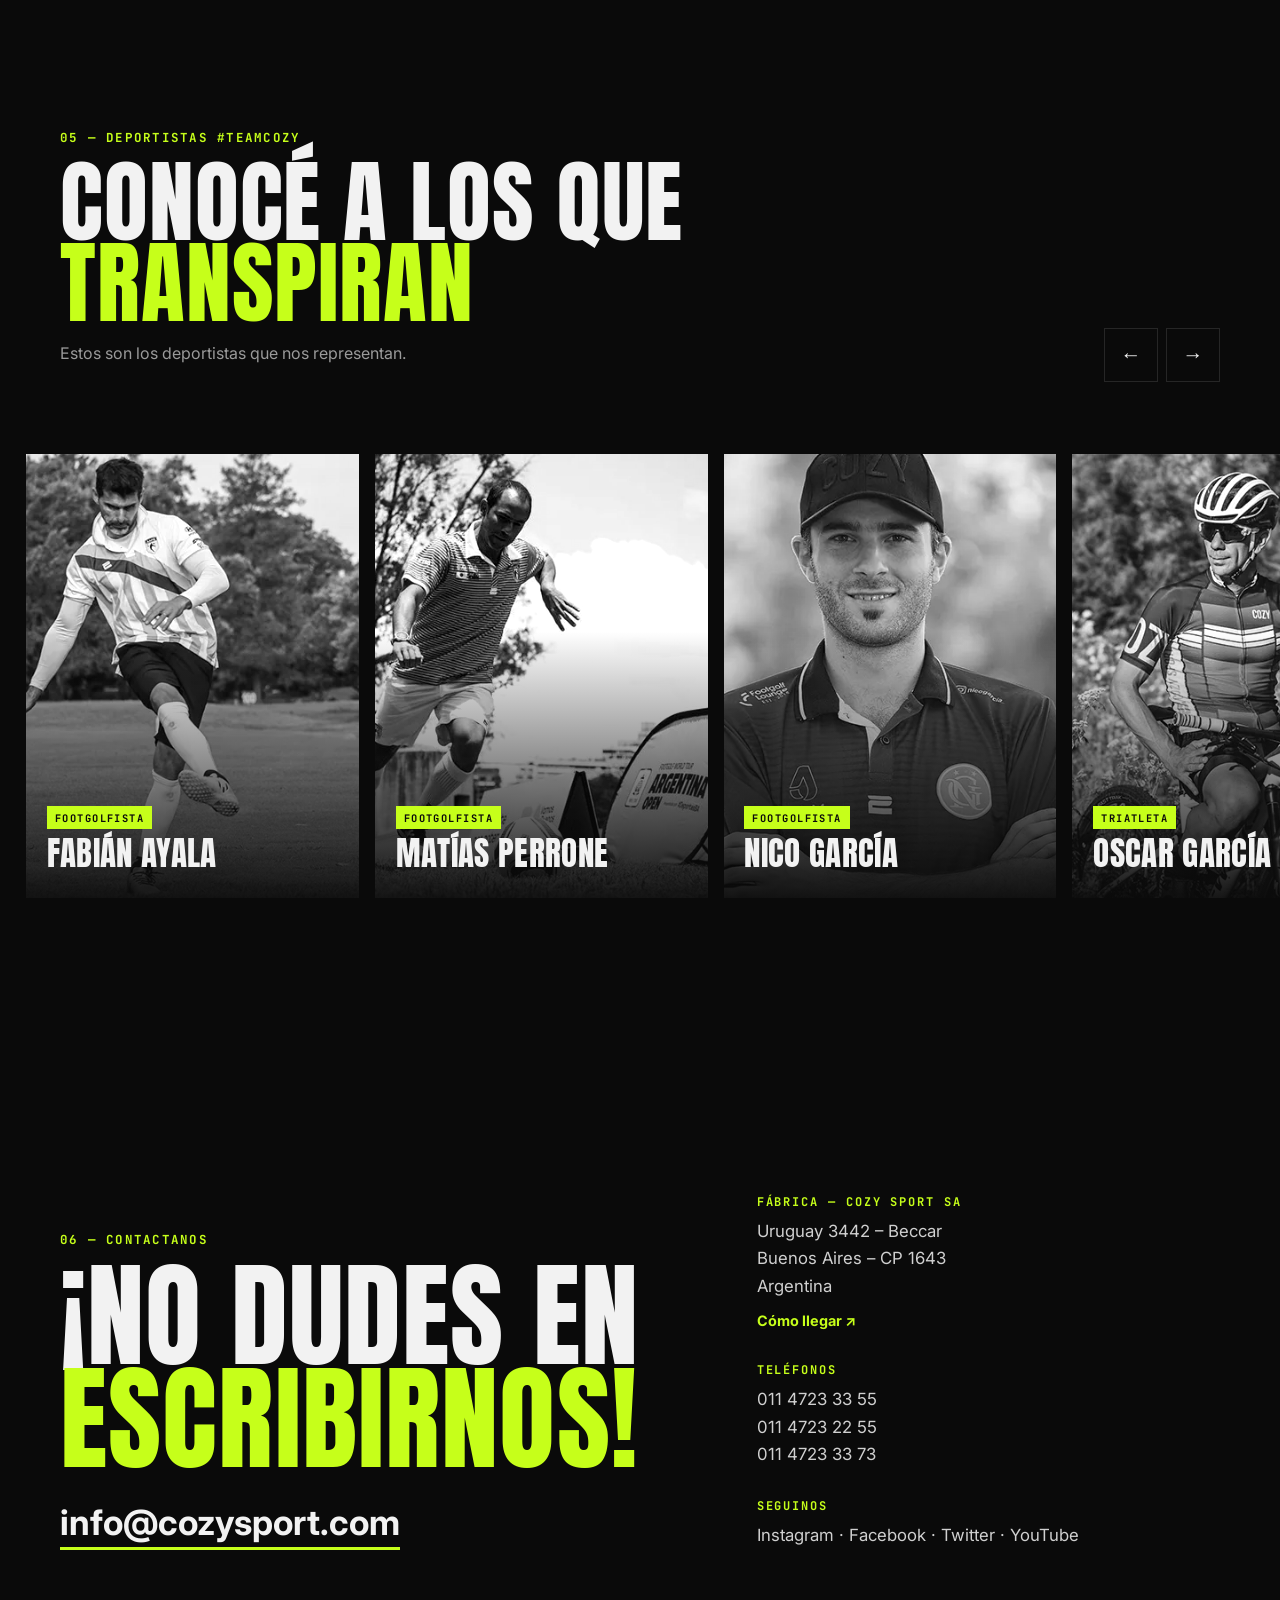
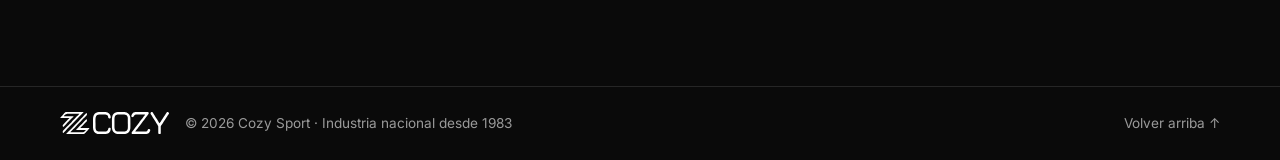
==== commit ee8b4d2a: "Video: loop ambiente silencioso en marco, máxima calidad disponible (1200x1200), sin botones ni ligh" ====
--- a/index.html
+++ b/index.html
@@ -96,29 +96,21 @@
 </section>
 
 <!-- VIDEO -->
-<section class="cine" id="video" aria-labelledby="cine-title">
-  <div class="cine__media">
-    <img class="cine__poster" src="assets/cozy-mochila-poster.webp" alt="" loading="lazy">
-    <video class="cine__video" id="cine-video" muted loop playsinline preload="none" poster="assets/cozy-mochila-poster.webp" aria-hidden="true" tabindex="-1"
-      data-mp4="assets/cozy-mochila.mp4" data-webm="assets/cozy-mochila.webm"></video>
-  </div>
-  <div class="cine__shade" aria-hidden="true"></div>
-  <div class="cine__content wrap">
-    <p class="eyebrow">En movimiento</p>
-    <h2 id="cine-title" class="display cine__title">Indumentaria <span class="accent">y accesorios</span></h2>
-    <p class="cine__sub">¡Todo lo que necesites!</p>
-    <div class="cine__btns">
-      <button class="btn btn--sm cine__play" type="button" hidden><span aria-hidden="true">▶</span> Reproducir</button>
-      <button class="btn btn--sm btn--ghost cine__sound" type="button" aria-pressed="false" hidden><span class="cine__sound-ico" aria-hidden="true">♪</span> <span class="cine__sound-txt">Activar sonido</span></button>
-      <button class="btn btn--sm btn--ghost cine__big" type="button"><span aria-hidden="true">⤢</span> Ver en grande</button>
-    </div>
-  </div>
-</section>
-
-<dialog class="lightbox" id="lightbox" aria-label="Video de Cozy Sport">
-  <button class="lightbox__x" type="button" aria-label="Cerrar video">✕</button>
-  <div class="lightbox__box"><video class="lightbox__video" id="lightbox-video" controls loop playsinline preload="none" poster="assets/cozy-mochila-poster.webp" aria-label="Video: Mochila Multi Deporte Cozy Sport"></video></div>
-</dialog>
+<section class="cine section" id="video" aria-labelledby="cine-title">
+  <div class="wrap cine__grid">
+    <div class="cine__content reveal">
+      <p class="eyebrow">En movimiento</p>
+      <h2 id="cine-title" class="display cine__title">Indumentaria <span class="accent">y accesorios</span></h2>
+      <p class="cine__sub">¡Todo lo que necesites!</p>
+    </div>
+    <figure class="cine__frame reveal">
+      <img class="cine__poster" src="assets/cozy-mochila-poster.webp" alt="Mochila Multi Deporte Cozy Sport" width="1200" height="1200" loading="lazy">
+      <video class="cine__video" id="cine-video" muted loop playsinline preload="none" poster="assets/cozy-mochila-poster.webp" aria-hidden="true" tabindex="-1" width="1200" height="1200"
+        data-mp4="assets/cozy-mochila.mp4" data-webm="assets/cozy-mochila.webm"></video>
+    </figure>
+  </div>
+</section>
+
 
 <!-- SERVICIOS -->
 <section id="servicios" class="section section--alt">
--- a/styles.css
+++ b/styles.css
@@ -91,26 +91,19 @@
 .rows__item:focus-visible{box-shadow:inset 3px 0 0 var(--acc)}
 .js .rows__item.reveal{transform:translateY(40px);transition:opacity .9s var(--ease),transform .9s var(--ease);transition-delay:calc(var(--i) * 110ms)}
 .js .rows__item.reveal.is-in{transform:none}
-/* cinematic video */
-.cine{position:relative;min-height:clamp(440px,56vw,860px);display:flex;align-items:flex-end;overflow:hidden;isolation:isolate;background:#000;border-block:1px solid var(--line)}
-.cine__media{position:absolute;inset:0;z-index:-2;container-type:size;overflow:hidden}
-.cine__poster{width:100%;height:100%;object-fit:cover;filter:grayscale(.5) contrast(1.1);opacity:.65}
-.cine__video{position:absolute;inset:0;width:100%;height:100%;object-fit:cover;opacity:0;transition:opacity 1.2s ease;pointer-events:none}
+/* video: loop ambiente en marco (tamaño nativo, sin escalar de más) */
+.cine{position:relative;overflow:hidden;isolation:isolate;border-block:1px solid var(--line);background:radial-gradient(60% 70% at 75% 50%,rgba(198,255,26,.07),transparent 70%),var(--bg)}
+.cine__grid{display:grid;grid-template-columns:minmax(0,1fr) minmax(0,min(600px,46vw));align-items:center;gap:clamp(2rem,5vw,5rem)}
+.cine__title{font-size:clamp(2.6rem,6vw,5.6rem)}
+.cine__title .accent{display:block;white-space:nowrap}
+.cine__sub{font:700 .85rem var(--mono);letter-spacing:.14em;text-transform:uppercase;color:#e6e6e6;margin:.9rem 0 0}
+.cine__frame{position:relative;margin:0;aspect-ratio:1;max-width:600px;width:100%;justify-self:end;background:#e9e9ea;box-shadow:0 0 0 1px var(--line),0 40px 90px rgba(0,0,0,.6)}
+.cine__frame::before,.cine__frame::after{content:"";position:absolute;width:44px;height:44px;z-index:2;pointer-events:none;border:3px solid var(--acc)}
+.cine__frame::before{top:-10px;left:-10px;border-right:0;border-bottom:0}
+.cine__frame::after{bottom:-10px;right:-10px;border-left:0;border-top:0}
+.cine__poster,.cine__video{position:absolute;inset:0;width:100%;height:100%;object-fit:cover;display:block}
+.cine__video{opacity:0;transition:opacity .8s ease;pointer-events:none}
 .cine.is-playing .cine__video{opacity:1}
-.cine__shade{position:absolute;inset:0;z-index:-1;pointer-events:none;background:linear-gradient(180deg,rgba(10,10,10,.65) 0%,rgba(10,10,10,0) 30%,rgba(10,10,10,0) 50%,rgba(10,10,10,.9) 100%),linear-gradient(90deg,rgba(10,10,10,.6),transparent 60%)}
-.cine__content{width:100%;padding-block:clamp(2.5rem,6vw,4.5rem)}
-.cine__title{font-size:clamp(2.6rem,7.5vw,6.5rem);max-width:12ch}
-.cine__sub{font:700 .85rem var(--mono);letter-spacing:.14em;text-transform:uppercase;color:#e6e6e6;margin:.9rem 0 1.6rem}
-.cine__btns{display:flex;flex-wrap:wrap;gap:.6rem}
-.cine__btns .btn--ghost{background:rgba(10,10,10,.45);backdrop-filter:blur(6px)}
-.cine__btns [hidden]{display:none}
-.lightbox{border:0;padding:0;margin:0;background:transparent;width:100vw;height:100svh;max-width:none;max-height:none;color:var(--fg)}
-.lightbox[open]{display:grid;place-items:center}
-.lightbox::backdrop{background:rgba(5,5,5,.94)}
-.lightbox__box{width:min(92vw,calc(100svh - 7rem));aspect-ratio:1;background:#000;box-shadow:0 0 0 1px var(--line),0 30px 80px rgba(0,0,0,.7)}
-.lightbox__video{width:100%;height:100%;display:block;background:#000;object-fit:contain}
-.lightbox__x{position:fixed;top:clamp(.8rem,2vw,1.5rem);right:clamp(.8rem,2vw,1.5rem);width:52px;height:52px;border:1px solid var(--line);background:var(--bg);color:var(--fg);font-size:1.3rem;cursor:pointer;transition:background .25s,color .25s}
-.lightbox__x:hover{background:var(--acc);color:var(--acc-ink)}
 
 /* scoreboard */
 .scoreboard{padding:clamp(4rem,9vw,6.5rem) 0;background:radial-gradient(ellipse at center,#1a1f0a 0%,var(--bg) 70%)}
@@ -218,7 +211,8 @@
   .card{position:static;display:grid;grid-template-columns:40% 1fr}
   .card__photo{aspect-ratio:auto}
   .card__body{border-top:0;border-left:4px solid var(--acc)}
-  .cine{min-height:78svh}
+  .cine__grid{grid-template-columns:1fr}
+  .cine__frame{justify-self:center}
   .sec-head--row{flex-direction:column;align-items:flex-start}
 }
 @media(max-width:560px){
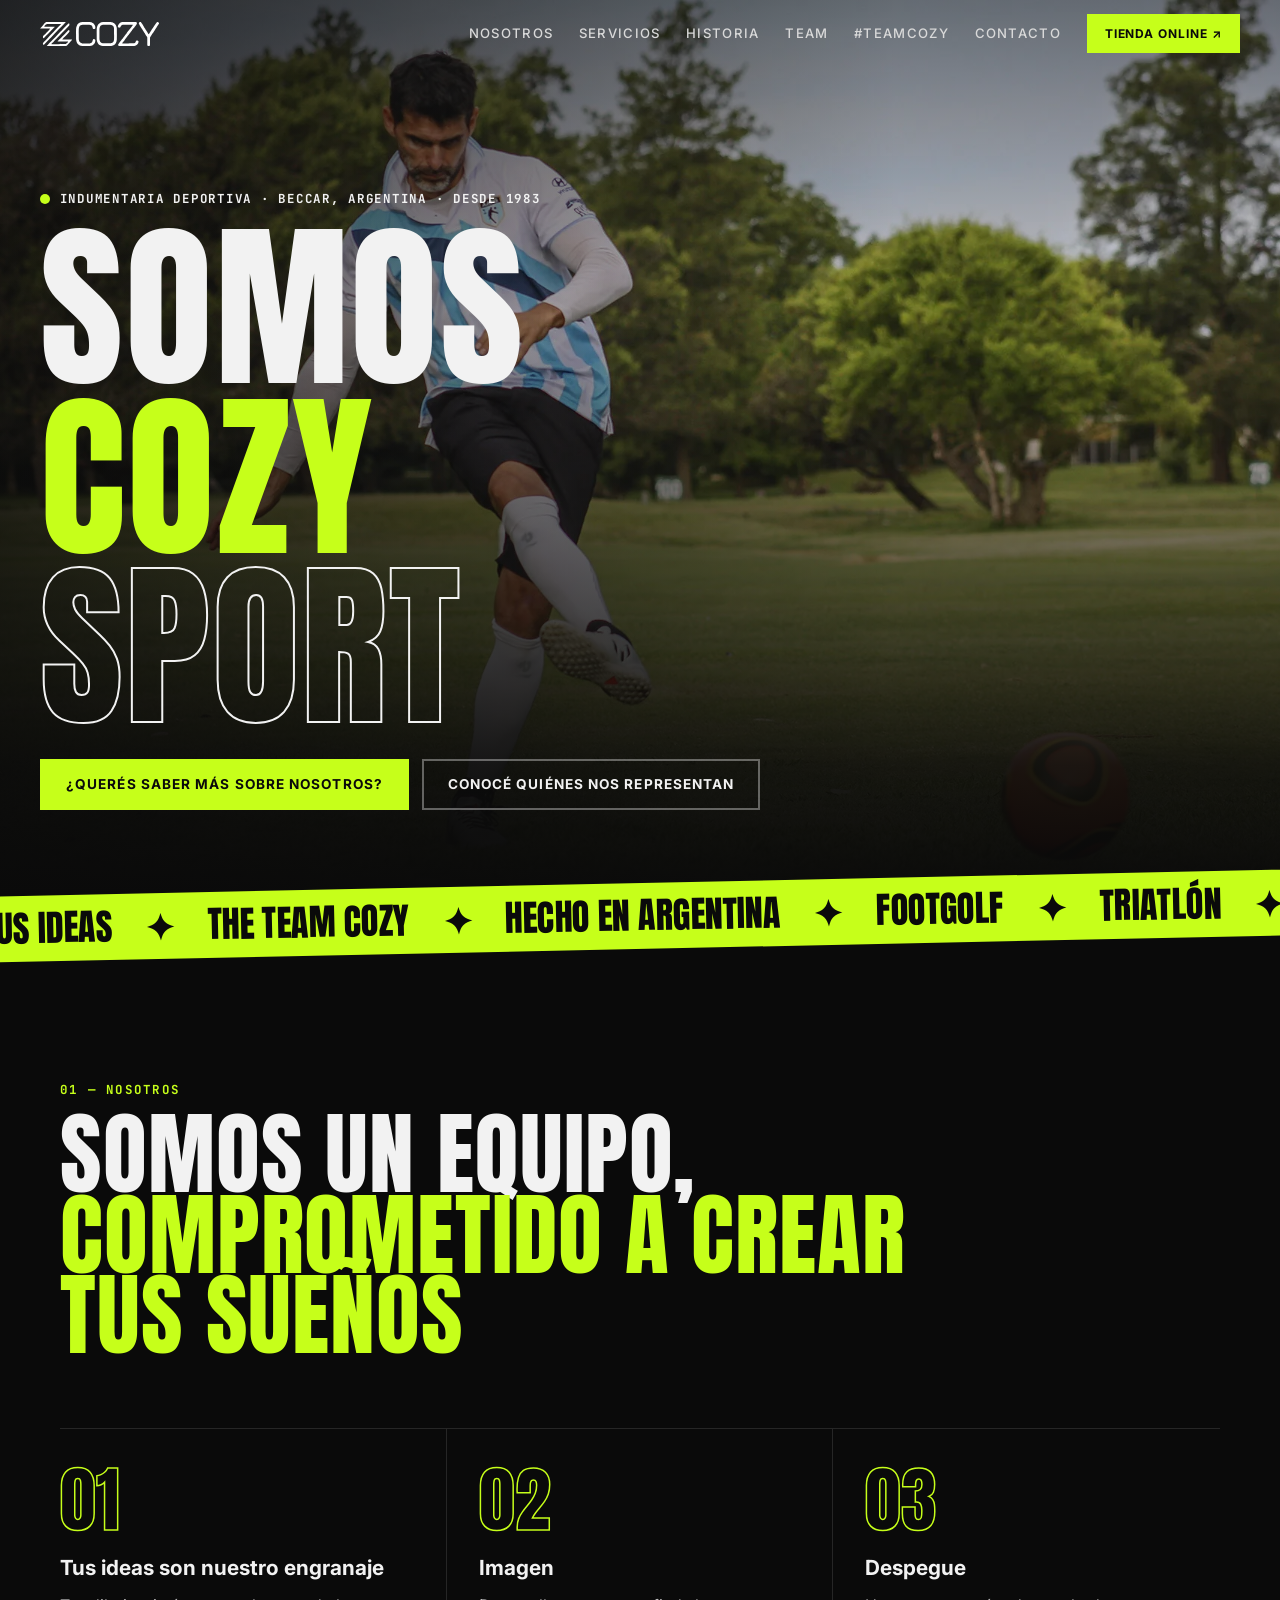
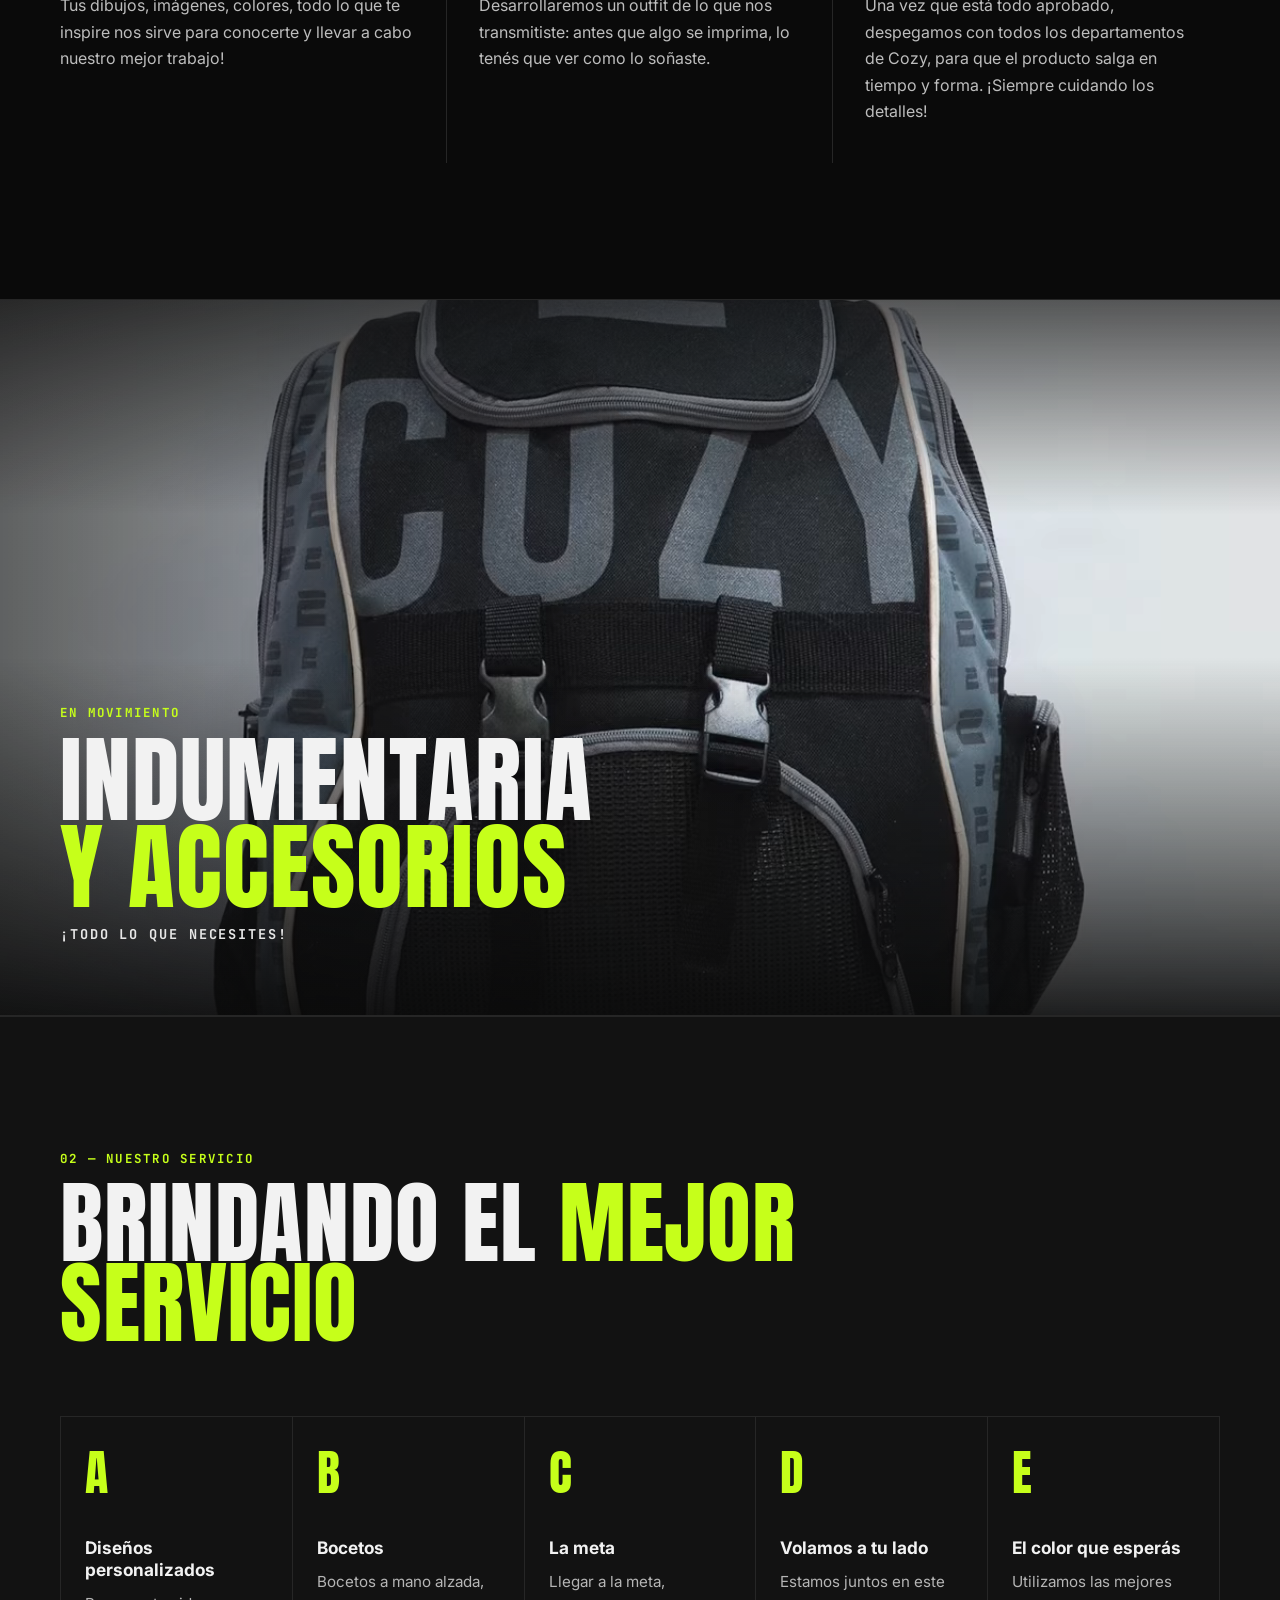
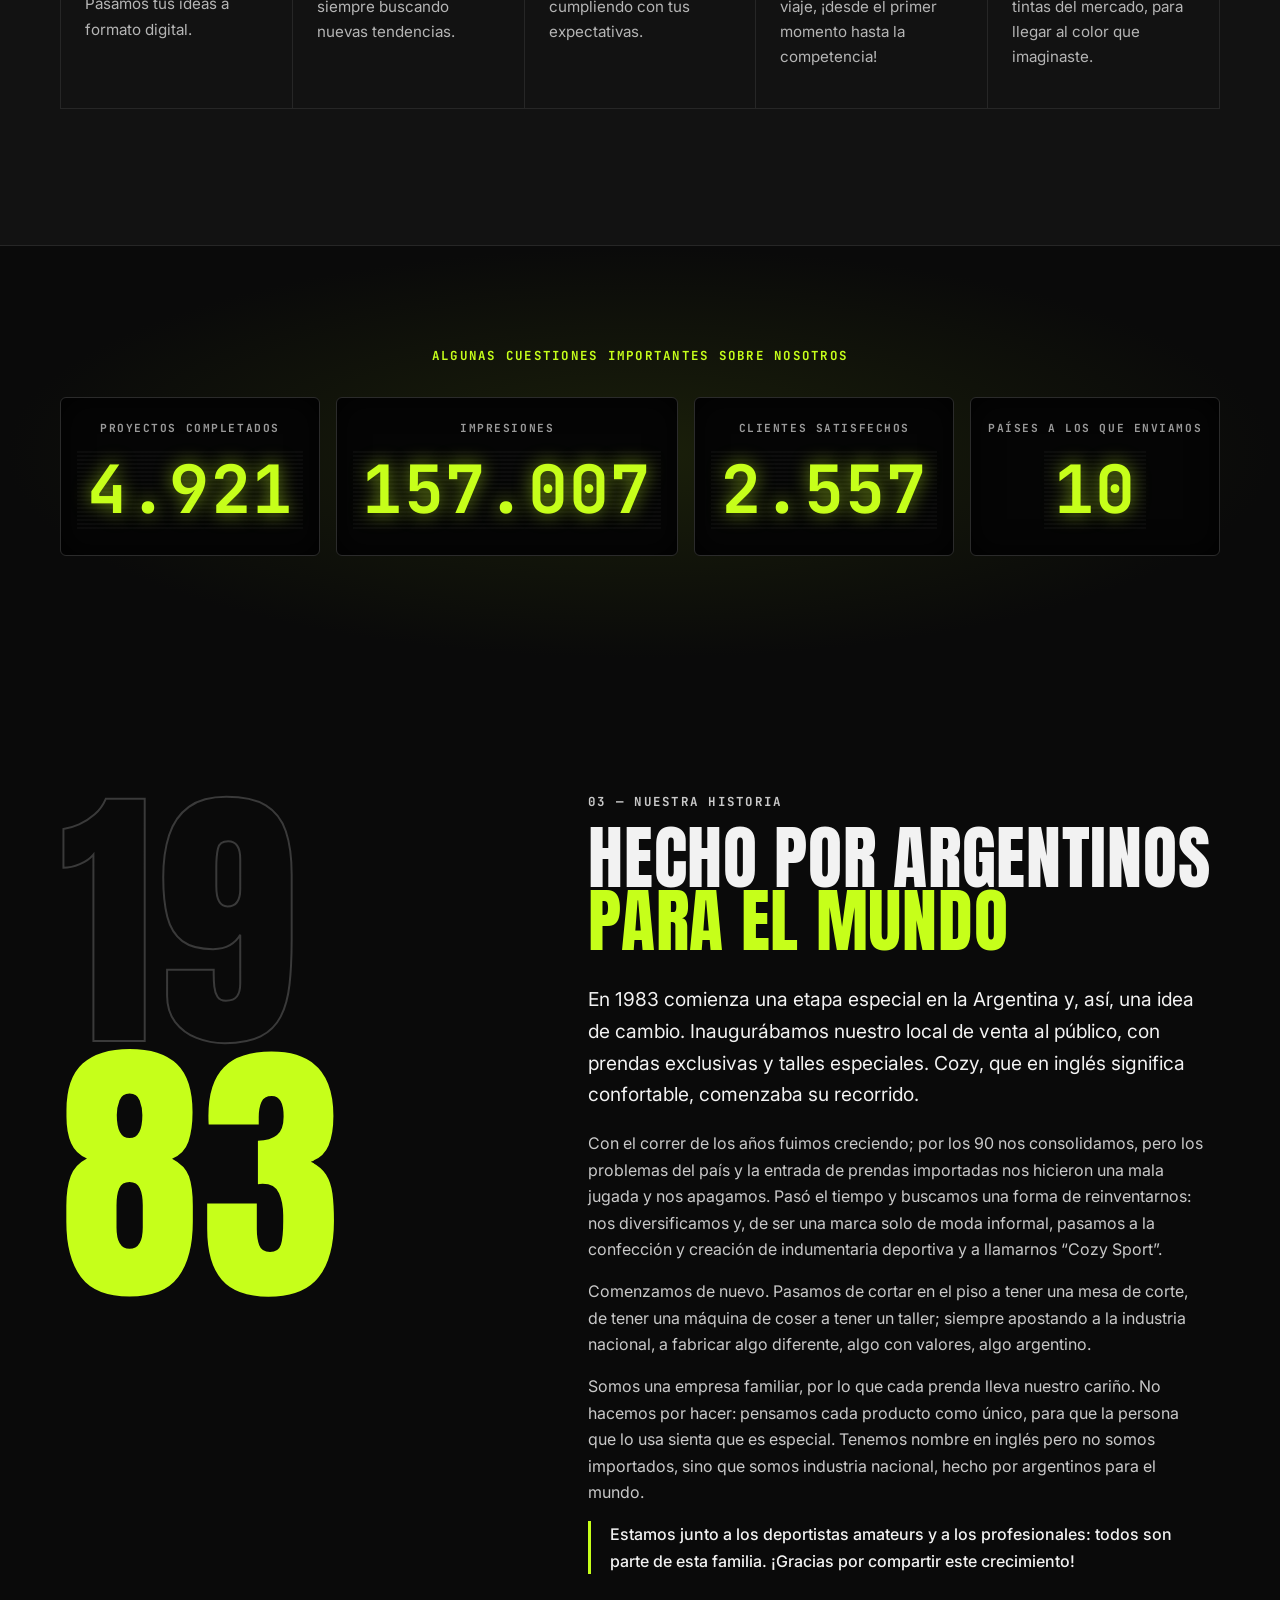
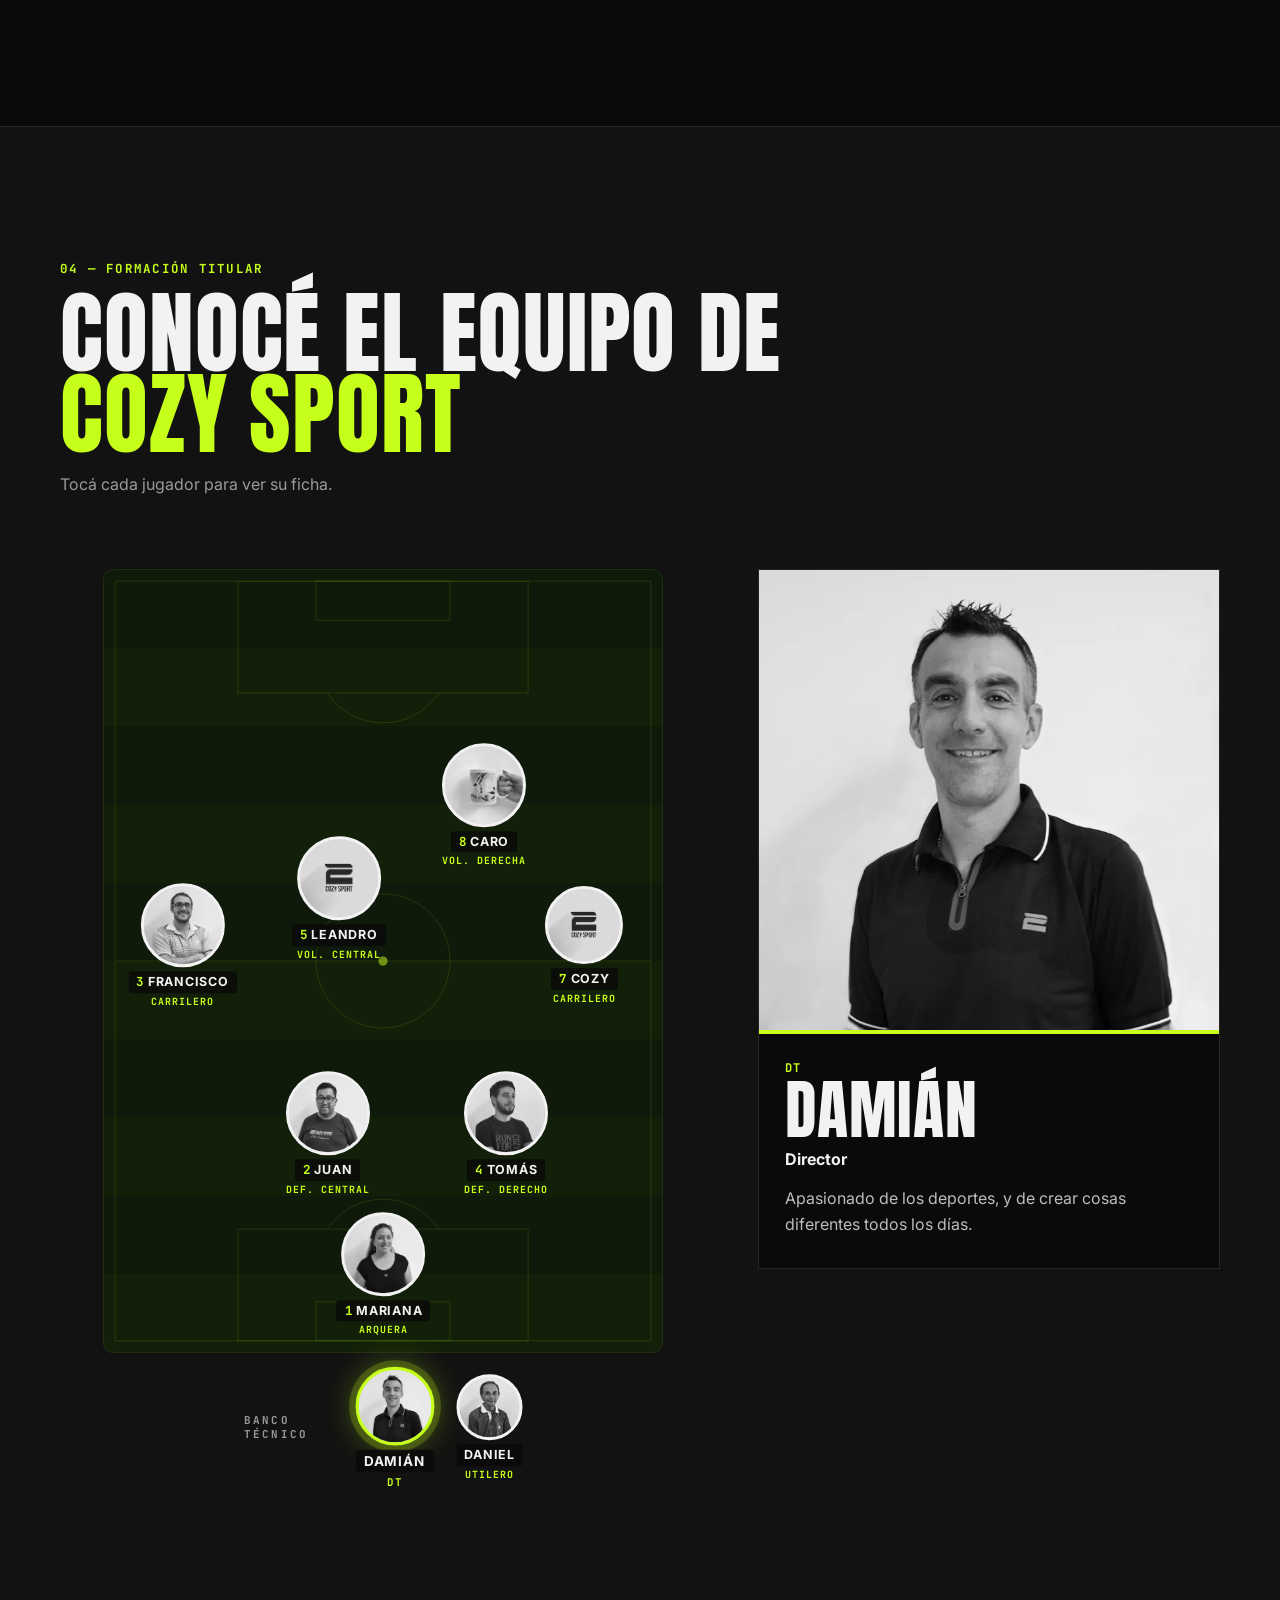
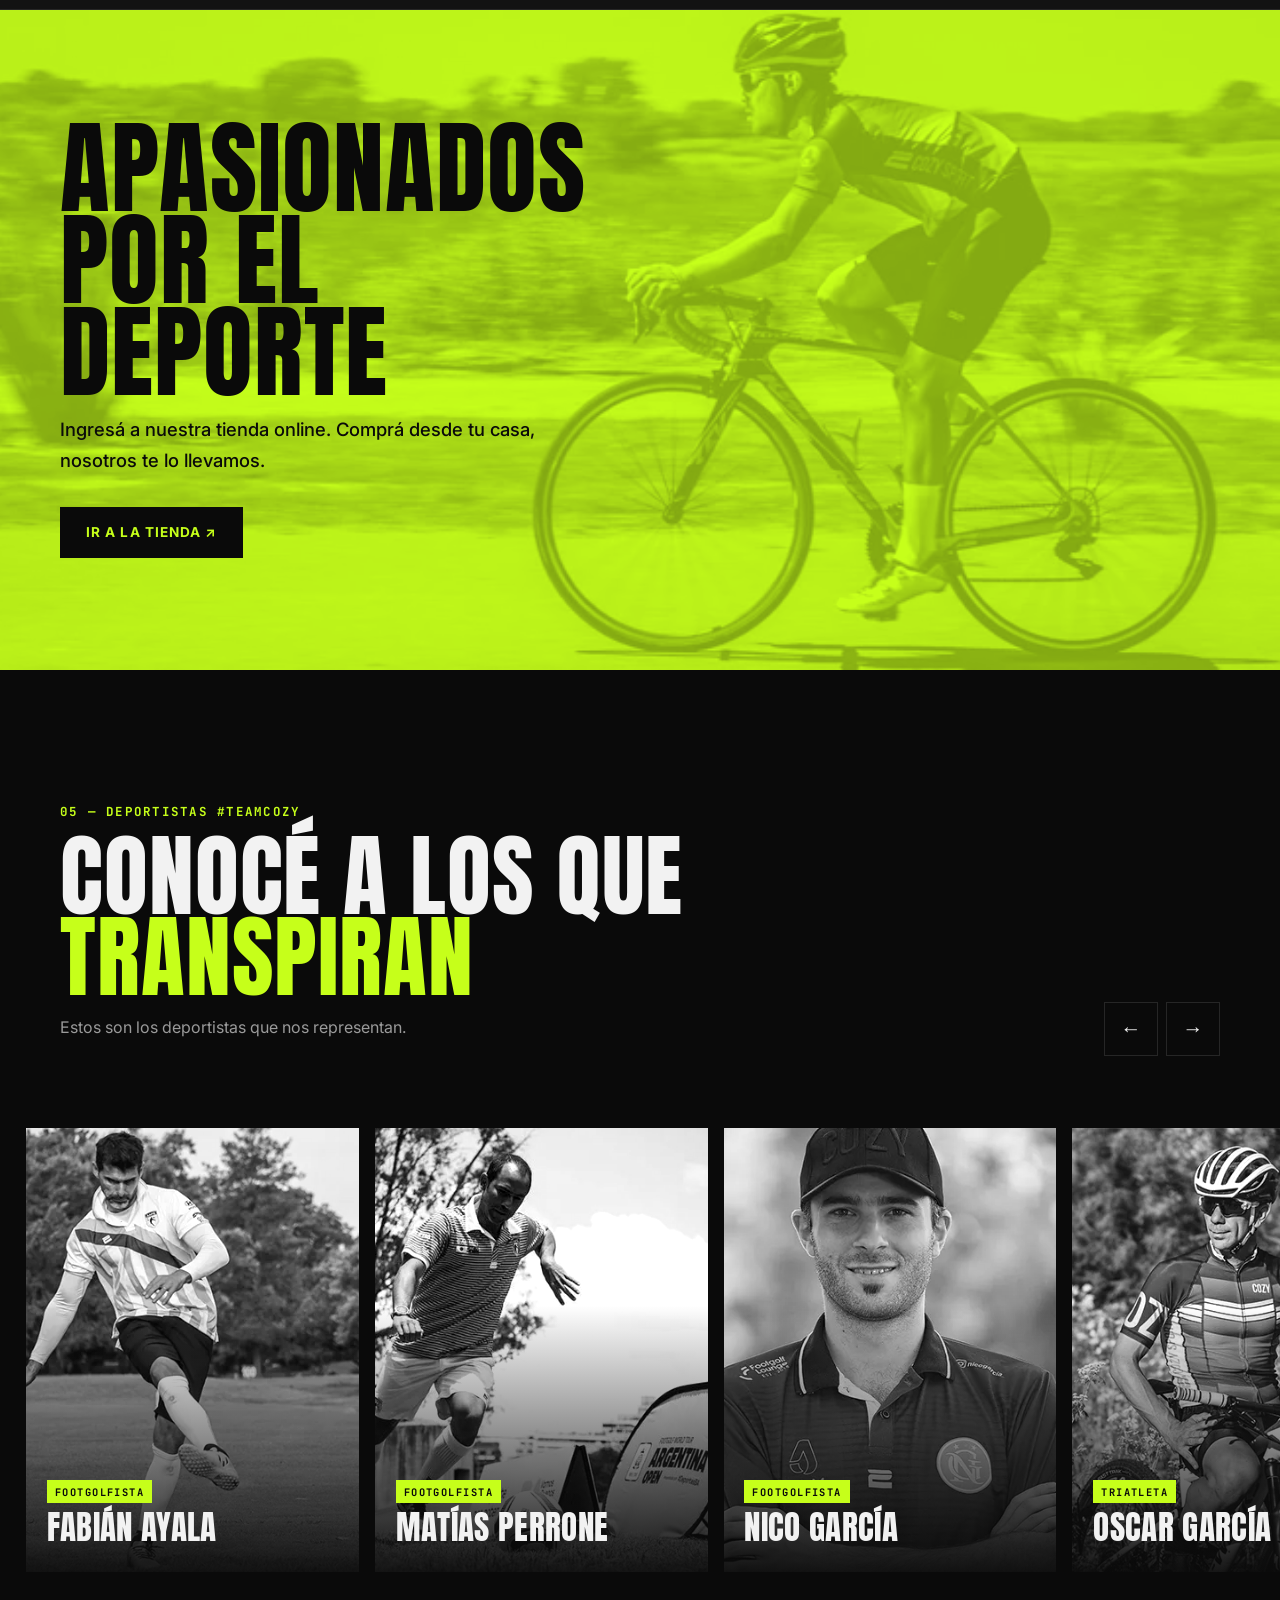
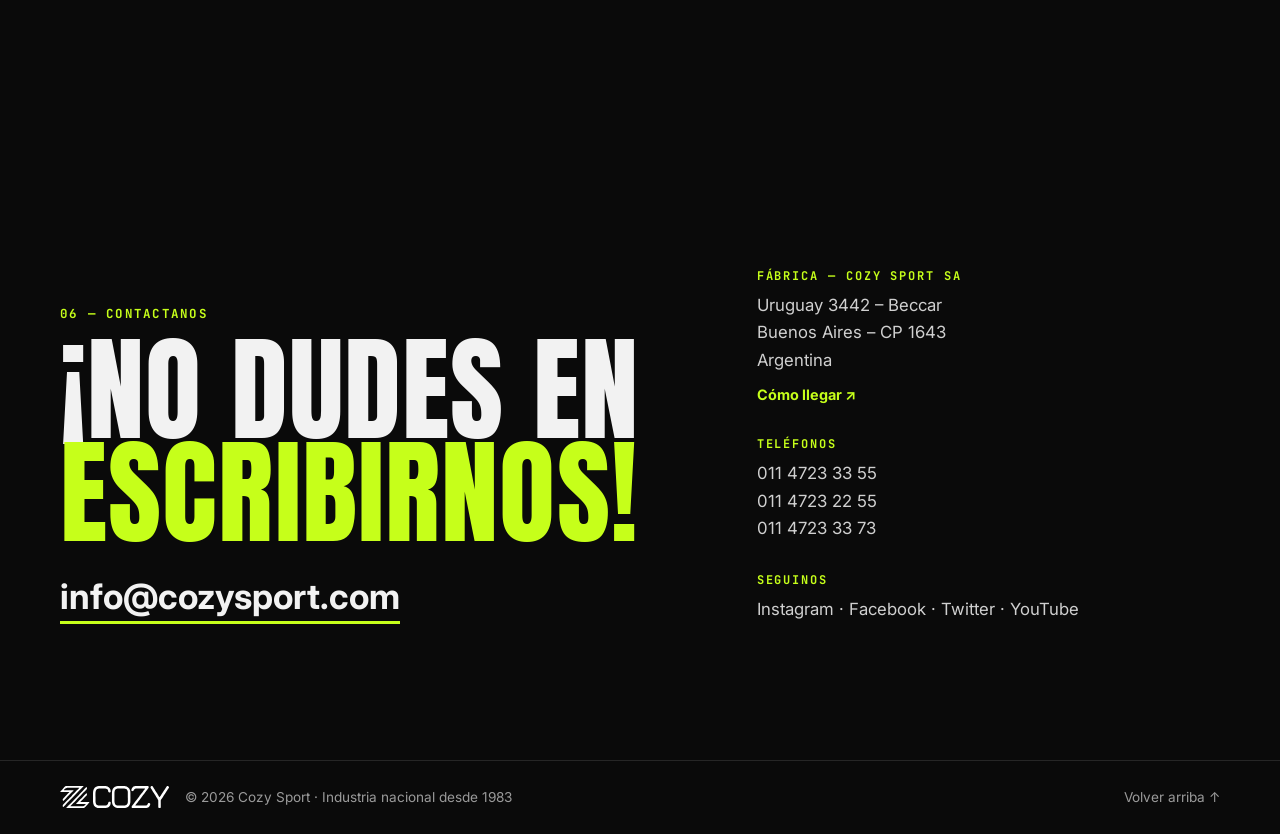
==== commit 5c8b552d: "Restaurar proceso y servicios de 42b22e4; video a sangre completa como loop ambiente sin botones" ====
--- a/index.html
+++ b/index.html
@@ -75,20 +75,20 @@
       <p class="eyebrow">01 — Nosotros</p>
       <h2 class="display h2">Somos un equipo,<br><span class="accent">comprometido a crear tus sueños</span></h2>
     </header>
-    <ol class="rows">
-      <li class="rows__item reveal" style="--i:0" tabindex="0">
-        <span class="rows__num" aria-hidden="true">01</span>
-        <h3><span class="sr">Paso 1: </span>Tus ideas son nuestro engranaje</h3>
+    <ol class="process">
+      <li class="process__step reveal">
+        <span class="process__num">01</span>
+        <h3>Tus ideas son nuestro engranaje</h3>
         <p>Tus dibujos, imágenes, colores, todo lo que te inspire nos sirve para conocerte y llevar a cabo nuestro mejor trabajo!</p>
       </li>
-      <li class="rows__item reveal" style="--i:1" tabindex="0">
-        <span class="rows__num" aria-hidden="true">02</span>
-        <h3><span class="sr">Paso 2: </span>Imagen</h3>
+      <li class="process__step reveal">
+        <span class="process__num">02</span>
+        <h3>Imagen</h3>
         <p>Desarrollaremos un outfit de lo que nos transmitiste: antes que algo se imprima, lo tenés que ver como lo soñaste.</p>
       </li>
-      <li class="rows__item reveal" style="--i:2" tabindex="0">
-        <span class="rows__num" aria-hidden="true">03</span>
-        <h3><span class="sr">Paso 3: </span>Despegue</h3>
+      <li class="process__step reveal">
+        <span class="process__num">03</span>
+        <h3>Despegue</h3>
         <p>Una vez que está todo aprobado, despegamos con todos los departamentos de Cozy, para que el producto salga en tiempo y forma. ¡Siempre cuidando los detalles!</p>
       </li>
     </ol>
@@ -96,21 +96,19 @@
 </section>
 
 <!-- VIDEO -->
-<section class="cine section" id="video" aria-labelledby="cine-title">
-  <div class="wrap cine__grid">
-    <div class="cine__content reveal">
-      <p class="eyebrow">En movimiento</p>
-      <h2 id="cine-title" class="display cine__title">Indumentaria <span class="accent">y accesorios</span></h2>
-      <p class="cine__sub">¡Todo lo que necesites!</p>
-    </div>
-    <figure class="cine__frame reveal">
-      <img class="cine__poster" src="assets/cozy-mochila-poster.webp" alt="Mochila Multi Deporte Cozy Sport" width="1200" height="1200" loading="lazy">
-      <video class="cine__video" id="cine-video" muted loop playsinline preload="none" poster="assets/cozy-mochila-poster.webp" aria-hidden="true" tabindex="-1" width="1200" height="1200"
-        data-mp4="assets/cozy-mochila.mp4" data-webm="assets/cozy-mochila.webm"></video>
-    </figure>
-  </div>
-</section>
-
+<section class="cine" id="video" aria-labelledby="cine-title">
+  <div class="cine__media" aria-hidden="true">
+    <img class="cine__poster" src="assets/cozy-mochila-poster.webp" alt="" loading="lazy">
+    <video class="cine__video" id="cine-video" muted loop playsinline preload="none" poster="assets/cozy-mochila-poster.webp" tabindex="-1"
+      data-mp4="assets/cozy-mochila.mp4" data-webm="assets/cozy-mochila.webm"></video>
+  </div>
+  <div class="cine__shade" aria-hidden="true"></div>
+  <div class="cine__content wrap">
+    <p class="eyebrow">En movimiento</p>
+    <h2 id="cine-title" class="display cine__title">Indumentaria <span class="accent">y accesorios</span></h2>
+    <p class="cine__sub">¡Todo lo que necesites!</p>
+  </div>
+</section>
 
 <!-- SERVICIOS -->
 <section id="servicios" class="section section--alt">
@@ -119,32 +117,12 @@
       <p class="eyebrow">02 — Nuestro servicio</p>
       <h2 class="display h2">Brindando el <span class="accent">mejor servicio</span></h2>
     </header>
-    <div class="rows">
-      <article class="rows__item reveal" style="--i:0" tabindex="0">
-        <span class="rows__num" aria-hidden="true">01</span>
-        <h3>Diseños personalizados</h3>
-        <p>Pasamos tus ideas a formato digital.</p>
-      </article>
-      <article class="rows__item reveal" style="--i:1" tabindex="0">
-        <span class="rows__num" aria-hidden="true">02</span>
-        <h3>Bocetos</h3>
-        <p>Bocetos a mano alzada, siempre buscando nuevas tendencias.</p>
-      </article>
-      <article class="rows__item reveal" style="--i:2" tabindex="0">
-        <span class="rows__num" aria-hidden="true">03</span>
-        <h3>La meta</h3>
-        <p>Llegar a la meta, cumpliendo con tus expectativas.</p>
-      </article>
-      <article class="rows__item reveal" style="--i:3" tabindex="0">
-        <span class="rows__num" aria-hidden="true">04</span>
-        <h3>Volamos a tu lado</h3>
-        <p>Estamos juntos en este viaje, ¡desde el primer momento hasta la competencia!</p>
-      </article>
-      <article class="rows__item reveal" style="--i:4" tabindex="0">
-        <span class="rows__num" aria-hidden="true">05</span>
-        <h3>El color que esperás</h3>
-        <p>Utilizamos las mejores tintas del mercado, para llegar al color que imaginaste.</p>
-      </article>
+    <div class="services">
+      <article class="service reveal"><span class="service__i">A</span><h3>Diseños personalizados</h3><p>Pasamos tus ideas a formato digital.</p></article>
+      <article class="service reveal"><span class="service__i">B</span><h3>Bocetos</h3><p>Bocetos a mano alzada, siempre buscando nuevas tendencias.</p></article>
+      <article class="service reveal"><span class="service__i">C</span><h3>La meta</h3><p>Llegar a la meta, cumpliendo con tus expectativas.</p></article>
+      <article class="service reveal"><span class="service__i">D</span><h3>Volamos a tu lado</h3><p>Estamos juntos en este viaje, ¡desde el primer momento hasta la competencia!</p></article>
+      <article class="service reveal"><span class="service__i">E</span><h3>El color que esperás</h3><p>Utilizamos las mejores tintas del mercado, para llegar al color que imaginaste.</p></article>
     </div>
   </div>
 </section>
--- a/styles.css
+++ b/styles.css
@@ -77,33 +77,23 @@
 .ticker__track{display:flex;gap:2rem;width:max-content;animation:tick 28s linear infinite;font:400 clamp(1.4rem,3vw,2.2rem)/1 var(--display);text-transform:uppercase}
 @keyframes tick{to{transform:translateX(-50%)}}
 
-/* editorial rows (process + services) */
-.rows{list-style:none;margin:0;padding:0;border-top:1px solid var(--line)}
-.rows__item{position:relative;display:grid;grid-template-columns:minmax(7rem,15rem) minmax(0,1fr) minmax(0,1.1fr);align-items:center;gap:clamp(1rem,3vw,3rem);padding:clamp(1.4rem,3vw,2.4rem) 0;border-bottom:1px solid var(--line);outline:none}
-.rows__item::after{content:"";position:absolute;left:0;bottom:-1px;height:2px;width:100%;background:var(--acc);transform:scaleX(0);transform-origin:left;transition:transform .6s var(--ease)}
-.rows__num{font:400 clamp(4.5rem,9vw,8.5rem)/.85 var(--display);color:transparent;-webkit-text-stroke:2px var(--fg);letter-spacing:-.01em;transition:color .4s var(--ease),-webkit-text-stroke-color .4s var(--ease)}
-.rows__item h3{font:800 clamp(1.25rem,2.2vw,1.9rem)/1.1 var(--sans);text-transform:uppercase;letter-spacing:.01em;margin:0;transition:transform .5s var(--ease)}
-.rows__item p{margin:0;color:#b8b8b8;max-width:46ch;transition:transform .5s var(--ease)}
-.rows__num{display:block;transition:color .4s var(--ease),-webkit-text-stroke-color .4s var(--ease),transform .5s var(--ease)}
-.rows__item:hover .rows__num,.rows__item:focus-visible .rows__num{color:var(--acc);-webkit-text-stroke-color:var(--acc)}
-.rows__item:hover::after,.rows__item:focus-visible::after{transform:scaleX(1)}
-.rows__item:hover>*,.rows__item:focus-visible>*{transform:translateX(14px)}
-.rows__item:focus-visible{box-shadow:inset 3px 0 0 var(--acc)}
-.js .rows__item.reveal{transform:translateY(40px);transition:opacity .9s var(--ease),transform .9s var(--ease);transition-delay:calc(var(--i) * 110ms)}
-.js .rows__item.reveal.is-in{transform:none}
-/* video: loop ambiente en marco (tamaño nativo, sin escalar de más) */
-.cine{position:relative;overflow:hidden;isolation:isolate;border-block:1px solid var(--line);background:radial-gradient(60% 70% at 75% 50%,rgba(198,255,26,.07),transparent 70%),var(--bg)}
-.cine__grid{display:grid;grid-template-columns:minmax(0,1fr) minmax(0,min(600px,46vw));align-items:center;gap:clamp(2rem,5vw,5rem)}
-.cine__title{font-size:clamp(2.6rem,6vw,5.6rem)}
-.cine__title .accent{display:block;white-space:nowrap}
-.cine__sub{font:700 .85rem var(--mono);letter-spacing:.14em;text-transform:uppercase;color:#e6e6e6;margin:.9rem 0 0}
-.cine__frame{position:relative;margin:0;aspect-ratio:1;max-width:600px;width:100%;justify-self:end;background:#e9e9ea;box-shadow:0 0 0 1px var(--line),0 40px 90px rgba(0,0,0,.6)}
-.cine__frame::before,.cine__frame::after{content:"";position:absolute;width:44px;height:44px;z-index:2;pointer-events:none;border:3px solid var(--acc)}
-.cine__frame::before{top:-10px;left:-10px;border-right:0;border-bottom:0}
-.cine__frame::after{bottom:-10px;right:-10px;border-left:0;border-top:0}
-.cine__poster,.cine__video{position:absolute;inset:0;width:100%;height:100%;object-fit:cover;display:block}
-.cine__video{opacity:0;transition:opacity .8s ease;pointer-events:none}
-.cine.is-playing .cine__video{opacity:1}
+/* process */
+.process{list-style:none;margin:0;padding:0;display:grid;grid-template-columns:repeat(3,1fr);border-top:1px solid var(--line)}
+.process__step{padding:2.2rem 2rem 2.4rem 0;border-right:1px solid var(--line);position:relative}
+.process__step+.process__step{padding-left:2rem}
+.process__step:last-child{border-right:0}
+.process__num{font:400 4.5rem/1 var(--display);color:transparent;-webkit-text-stroke:1.5px var(--acc);display:block;margin-bottom:1.2rem}
+.process__step h3{font:700 1.3rem/1.25 var(--sans);margin-bottom:.7rem}
+.process__step p{color:#bdbdbd;margin:0}
+
+/* services */
+.services{display:grid;grid-template-columns:repeat(5,1fr);gap:1px;background:var(--line);border:1px solid var(--line)}
+.service{background:var(--bg2);padding:2rem 1.5rem 2.4rem;position:relative;overflow:hidden;transition:background .35s}
+.service::before{content:"";position:absolute;inset:auto 0 0;height:3px;background:var(--acc);transform:scaleX(0);transform-origin:left;transition:transform .45s var(--ease)}
+.service:hover{background:#181818}.service:hover::before{transform:scaleX(1)}
+.service__i{font:400 3rem/1 var(--display);color:var(--acc);display:block;margin-bottom:2.5rem}
+.service h3{font:700 1.08rem/1.3 var(--sans);margin-bottom:.6rem}
+.service p{margin:0;color:#b5b5b5;font-size:.95rem}
 
 /* scoreboard */
 .scoreboard{padding:clamp(4rem,9vw,6.5rem) 0;background:radial-gradient(ellipse at center,#1a1f0a 0%,var(--bg) 70%)}
@@ -193,29 +183,40 @@
 .js .reveal{opacity:0;transform:translateY(40px);transition:opacity .9s var(--ease),transform .9s var(--ease)}
 .js .reveal.is-in{opacity:1;transform:none}
 
+/* video: loop ambiente a sangre completa */
+.cine{position:relative;min-height:clamp(440px,56vw,860px);display:flex;align-items:flex-end;overflow:hidden;isolation:isolate;background:#000;border-block:1px solid var(--line)}
+.cine__media{position:absolute;inset:0;z-index:-2;overflow:hidden}
+.cine__poster{width:100%;height:100%;object-fit:cover;filter:grayscale(.5) contrast(1.1);opacity:.65}
+.cine__video{position:absolute;inset:0;width:100%;height:100%;object-fit:cover;opacity:0;transition:opacity 1.2s ease;pointer-events:none}
+.cine.is-playing .cine__video{opacity:1}
+.cine__shade{position:absolute;inset:0;z-index:-1;pointer-events:none;background:linear-gradient(180deg,rgba(10,10,10,.65) 0%,rgba(10,10,10,0) 30%,rgba(10,10,10,0) 50%,rgba(10,10,10,.9) 100%),linear-gradient(90deg,rgba(10,10,10,.6),transparent 60%)}
+.cine__content{width:100%;padding-block:clamp(2.5rem,6vw,4.5rem)}
+.cine__title{font-size:clamp(2.6rem,7.5vw,6.5rem);max-width:12ch}
+.cine__sub{font:700 .85rem var(--mono);letter-spacing:.14em;text-transform:uppercase;color:#e6e6e6;margin:.9rem 0 0}
+
 /* responsive */
 @media(max-width:1080px){
+  .services{grid-template-columns:repeat(3,1fr)}
   .board{grid-template-columns:repeat(2,1fr)}
 }
 @media(max-width:900px){
+  .cine{min-height:78svh}
   .nav__toggle{display:block;z-index:2}
   .nav__menu{position:fixed;inset:0;background:var(--bg);flex-direction:column;justify-content:center;gap:1.6rem;transform:translateY(-100%);transition:transform .45s var(--ease);visibility:hidden}
   .nav__menu.is-open{transform:none;visibility:visible}
   .nav__menu a:not(.btn){font:400 2.4rem/1 var(--display);letter-spacing:.02em}
-  .rows__item{grid-template-columns:1fr;gap:.6rem;align-items:start}
-  .rows__num{font-size:clamp(4rem,22vw,6rem);margin-bottom:.2rem}
-  .rows__item:hover>*,.rows__item:focus-visible>*{transform:translateX(8px)}
+  .process{grid-template-columns:1fr}
+  .process__step,.process__step+.process__step{padding:2rem 0;border-right:0;border-bottom:1px solid var(--line)}
   .history__grid,.lineup,.contact__grid{grid-template-columns:1fr}
   .history__year{position:static;flex-direction:row;font-size:clamp(6rem,30vw,12rem)}
   .pitch{max-width:480px}
   .card{position:static;display:grid;grid-template-columns:40% 1fr}
   .card__photo{aspect-ratio:auto}
   .card__body{border-top:0;border-left:4px solid var(--acc)}
-  .cine__grid{grid-template-columns:1fr}
-  .cine__frame{justify-self:center}
   .sec-head--row{flex-direction:column;align-items:flex-start}
 }
 @media(max-width:560px){
+  .services{grid-template-columns:1fr}
   .board{grid-template-columns:1fr 1fr}
   .player span{font-size:.62rem;padding:.2rem .35rem}
   .player em{display:none}
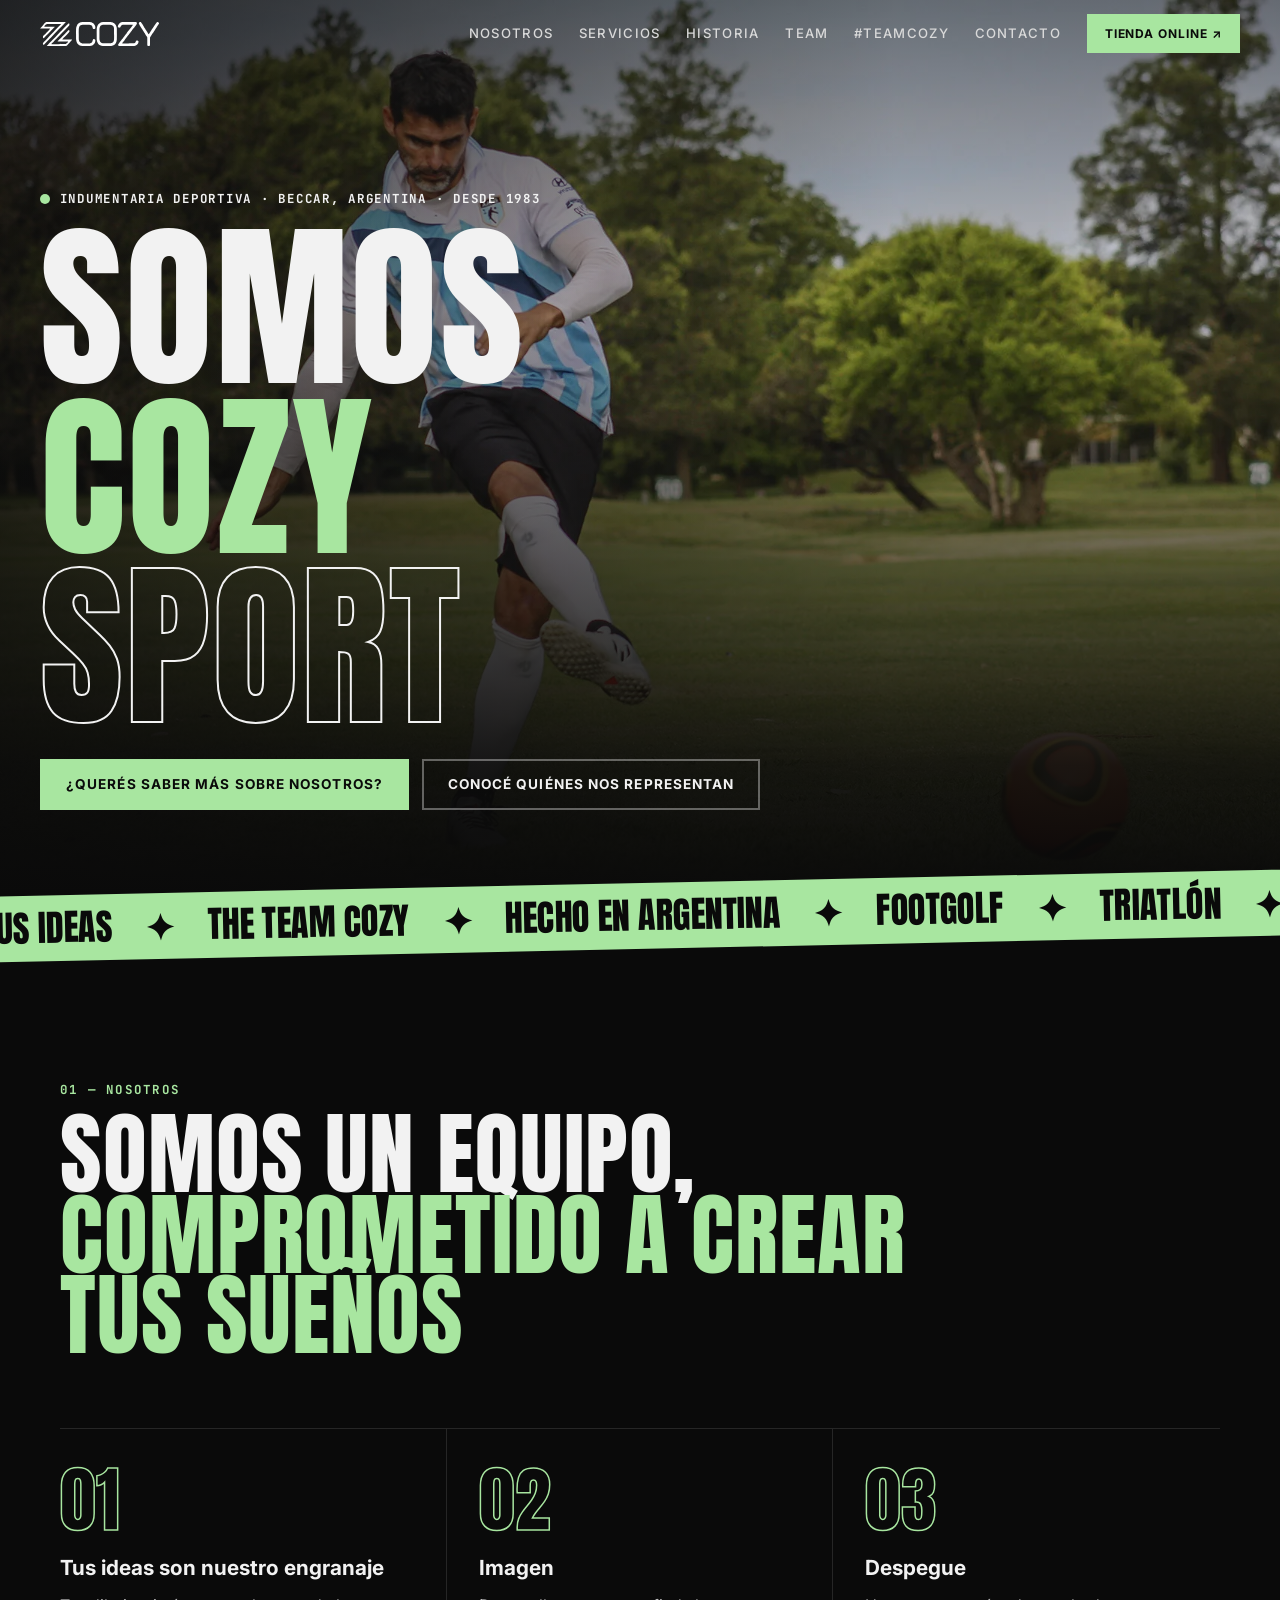
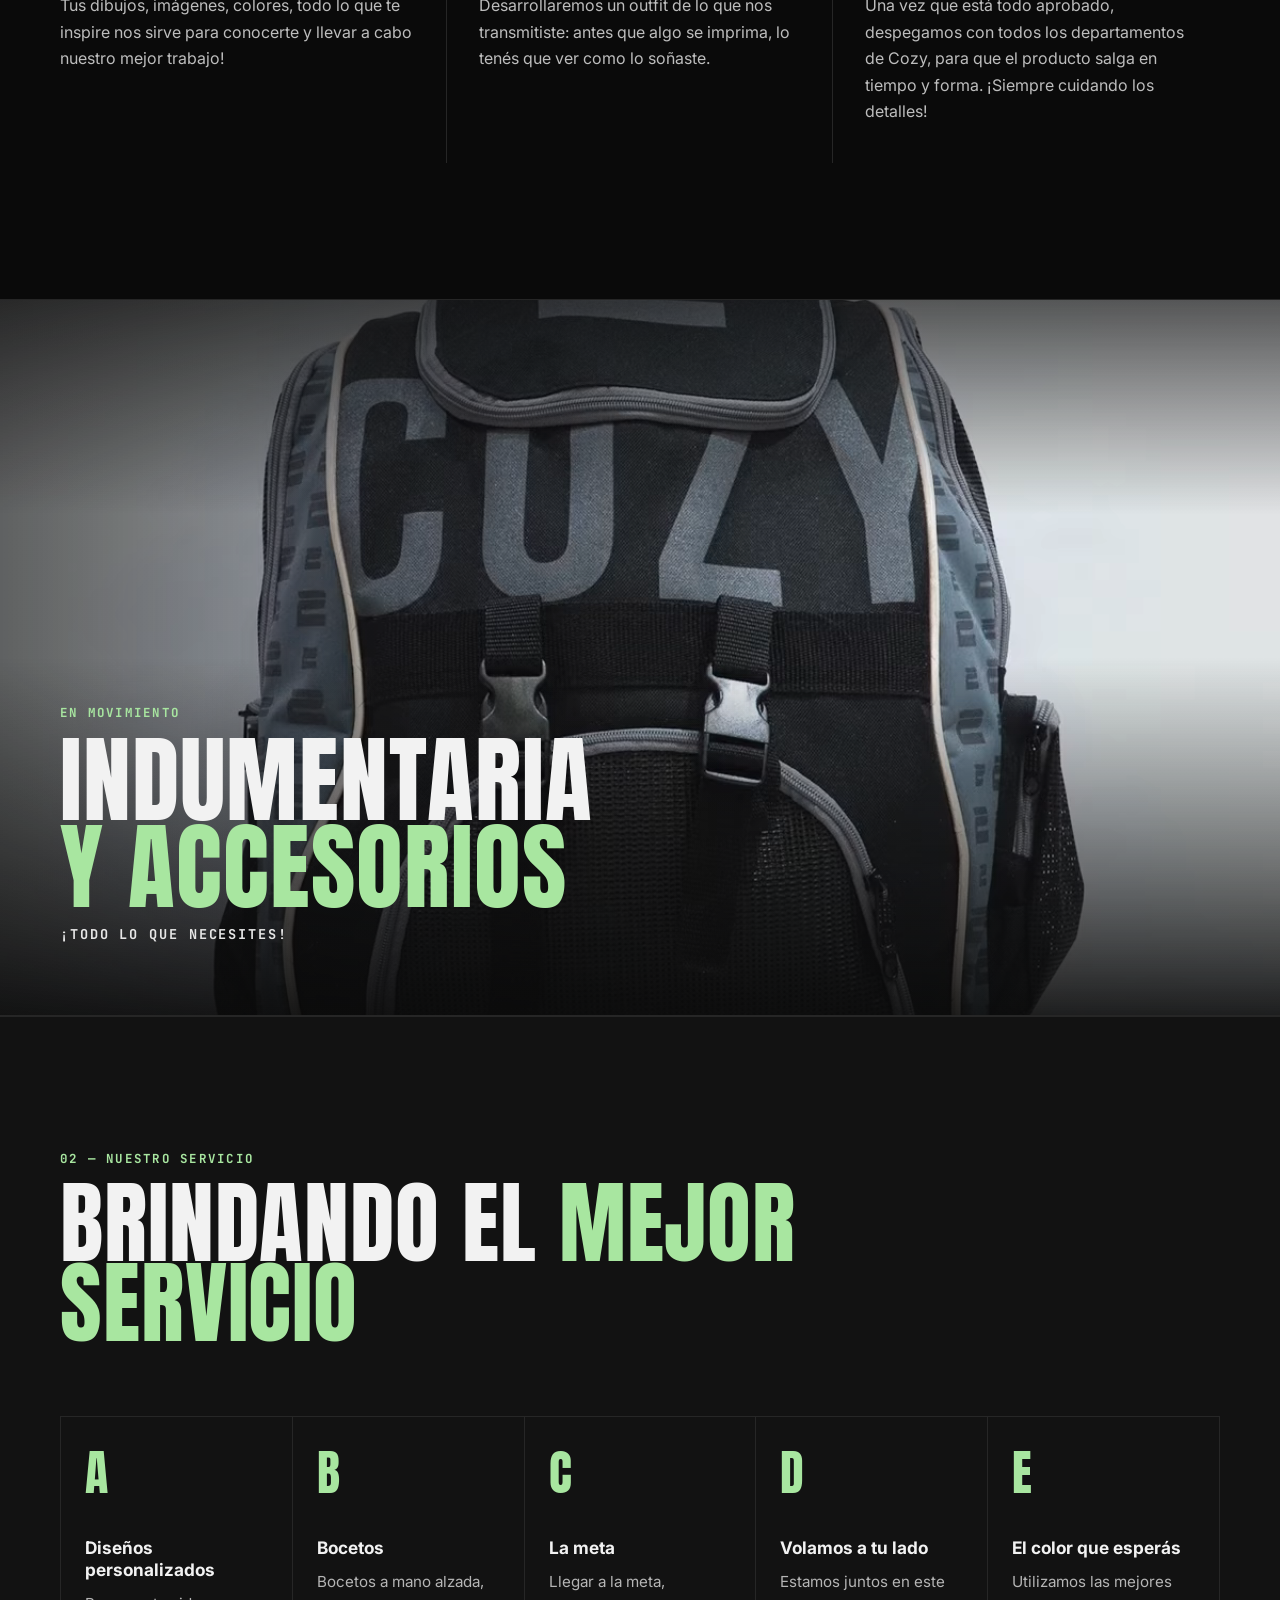
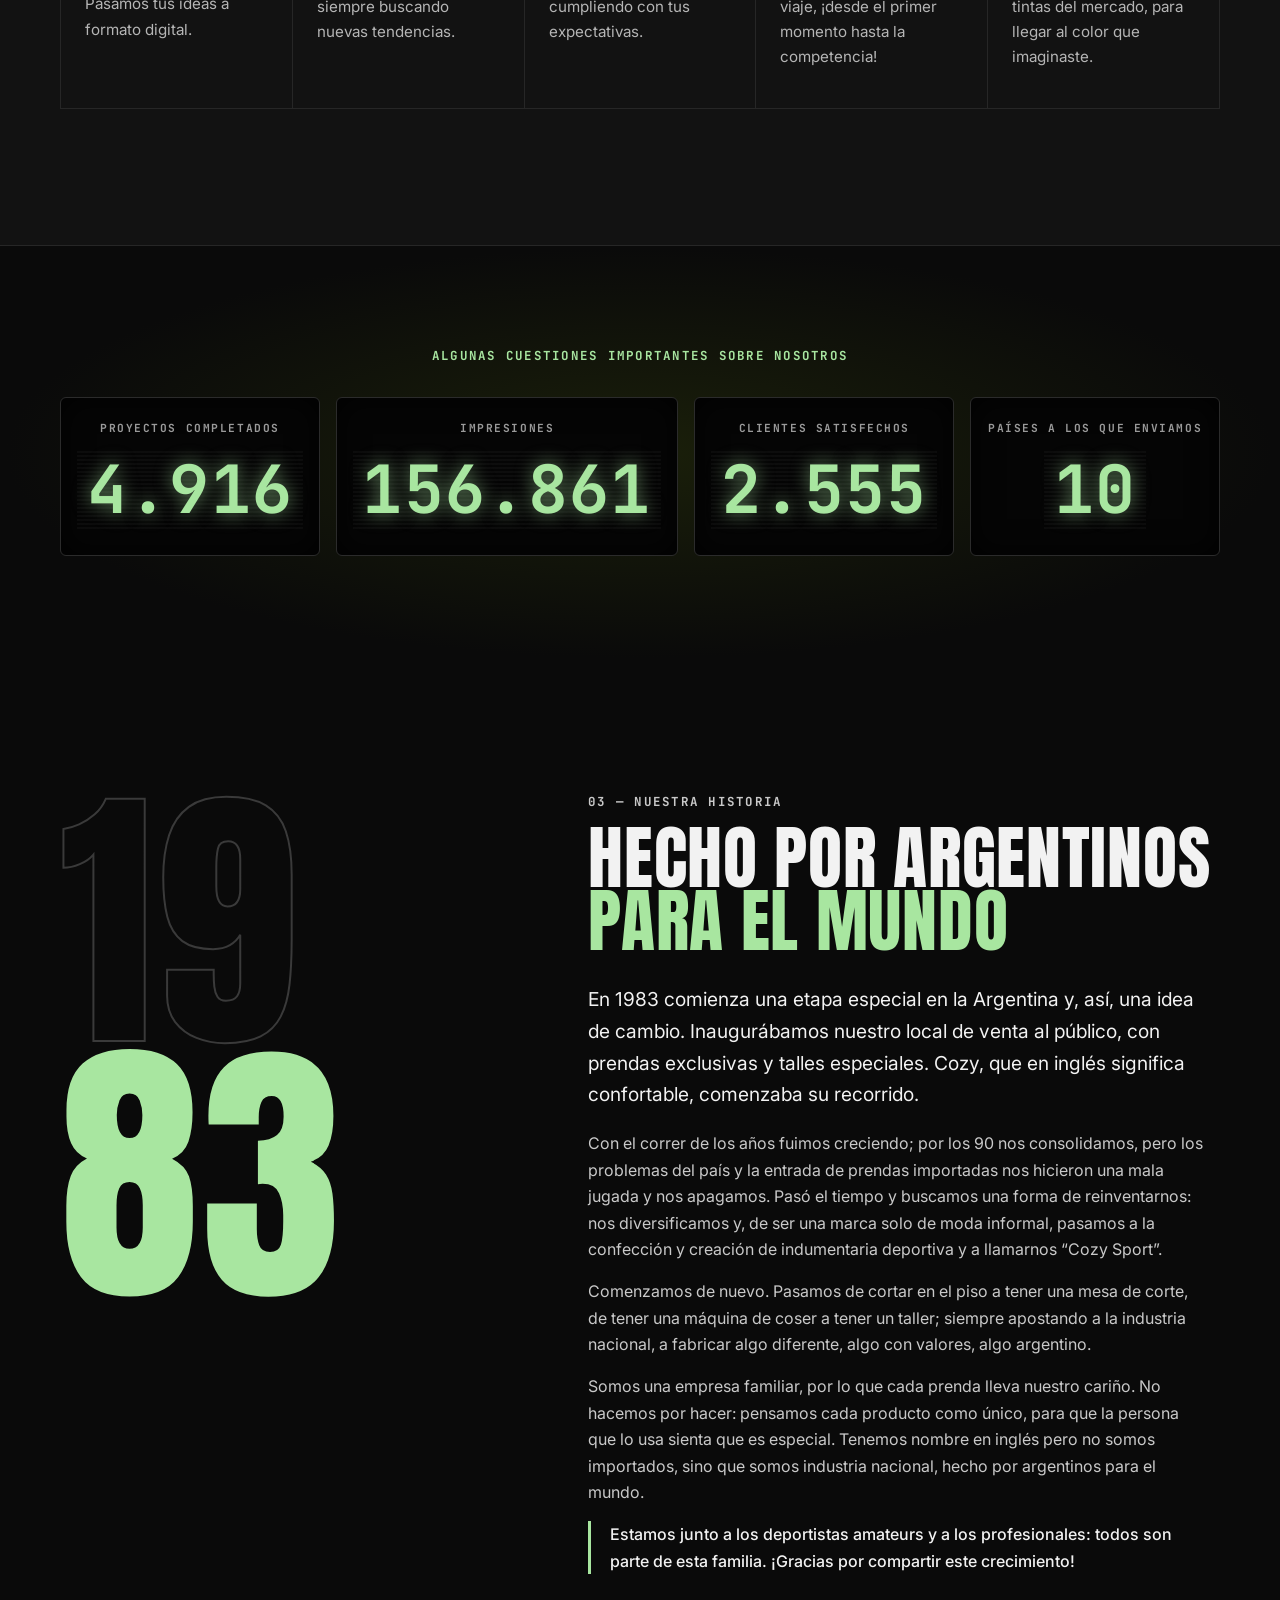
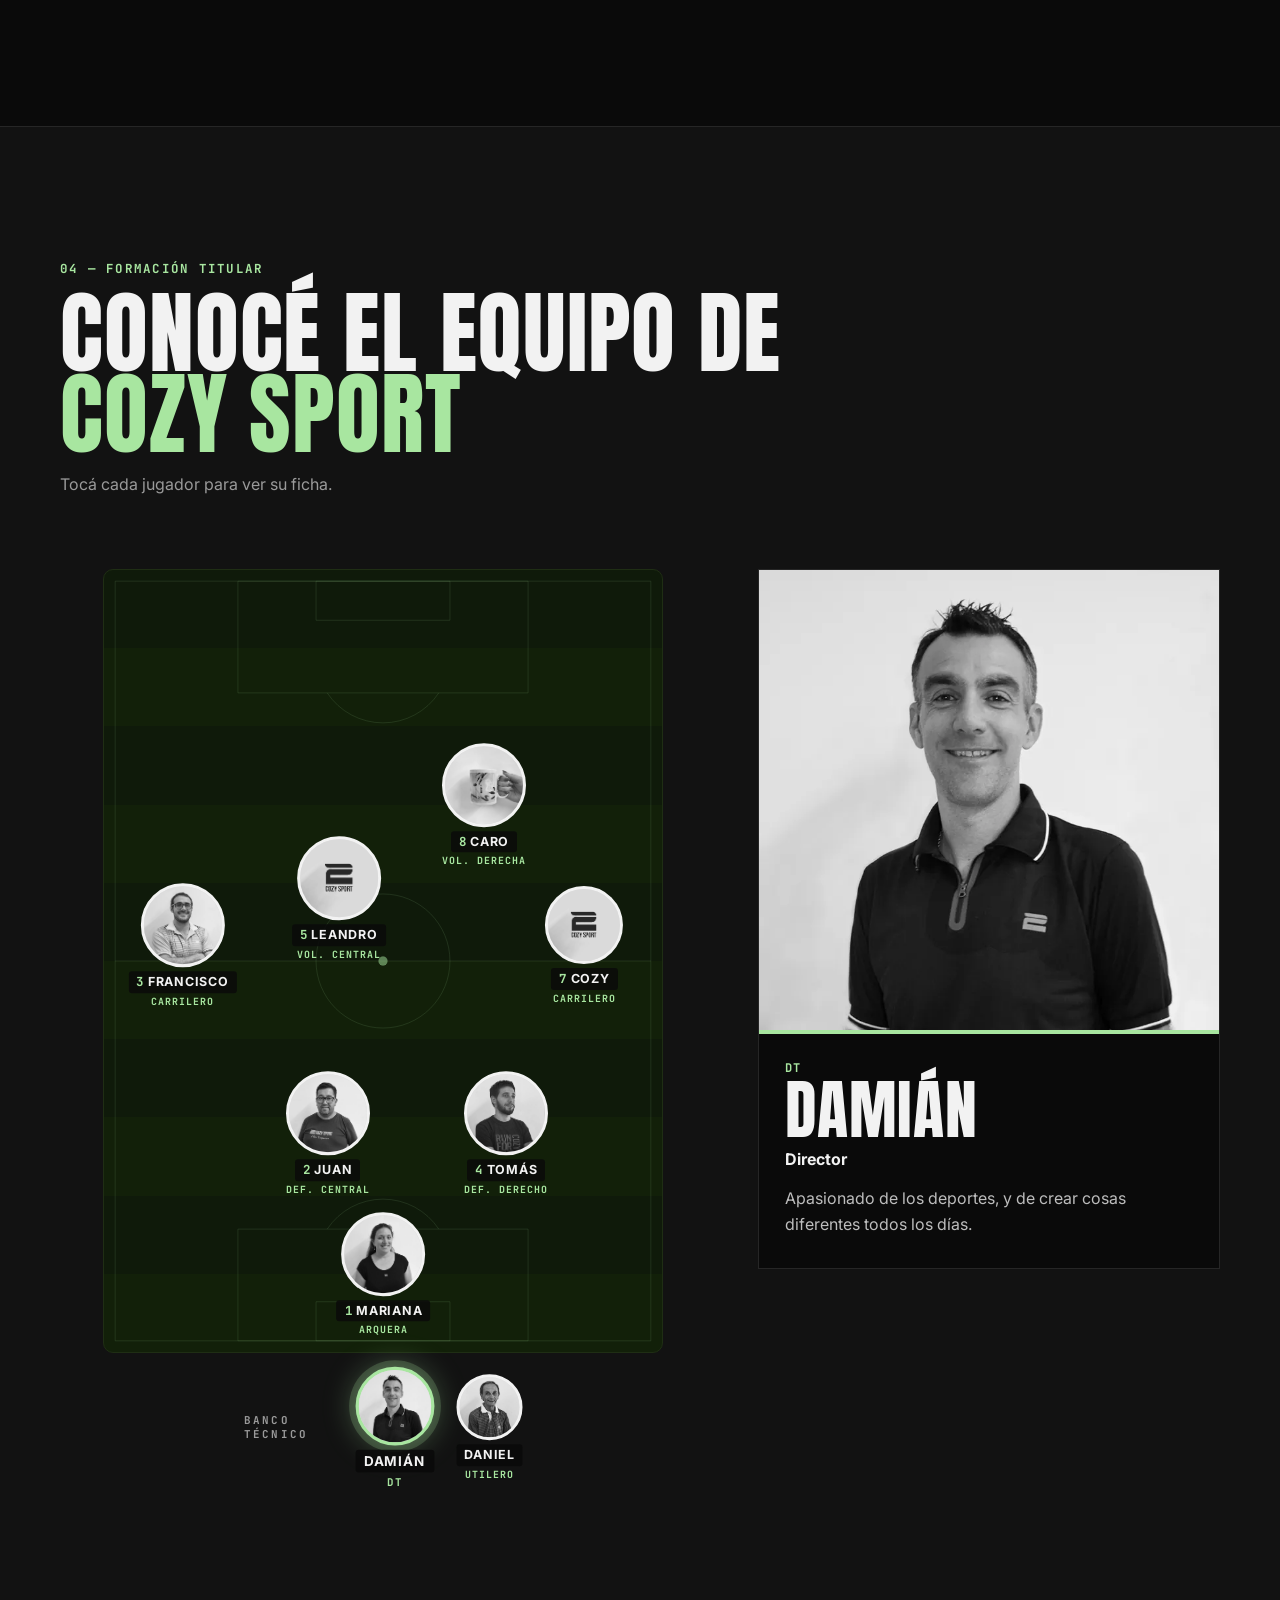
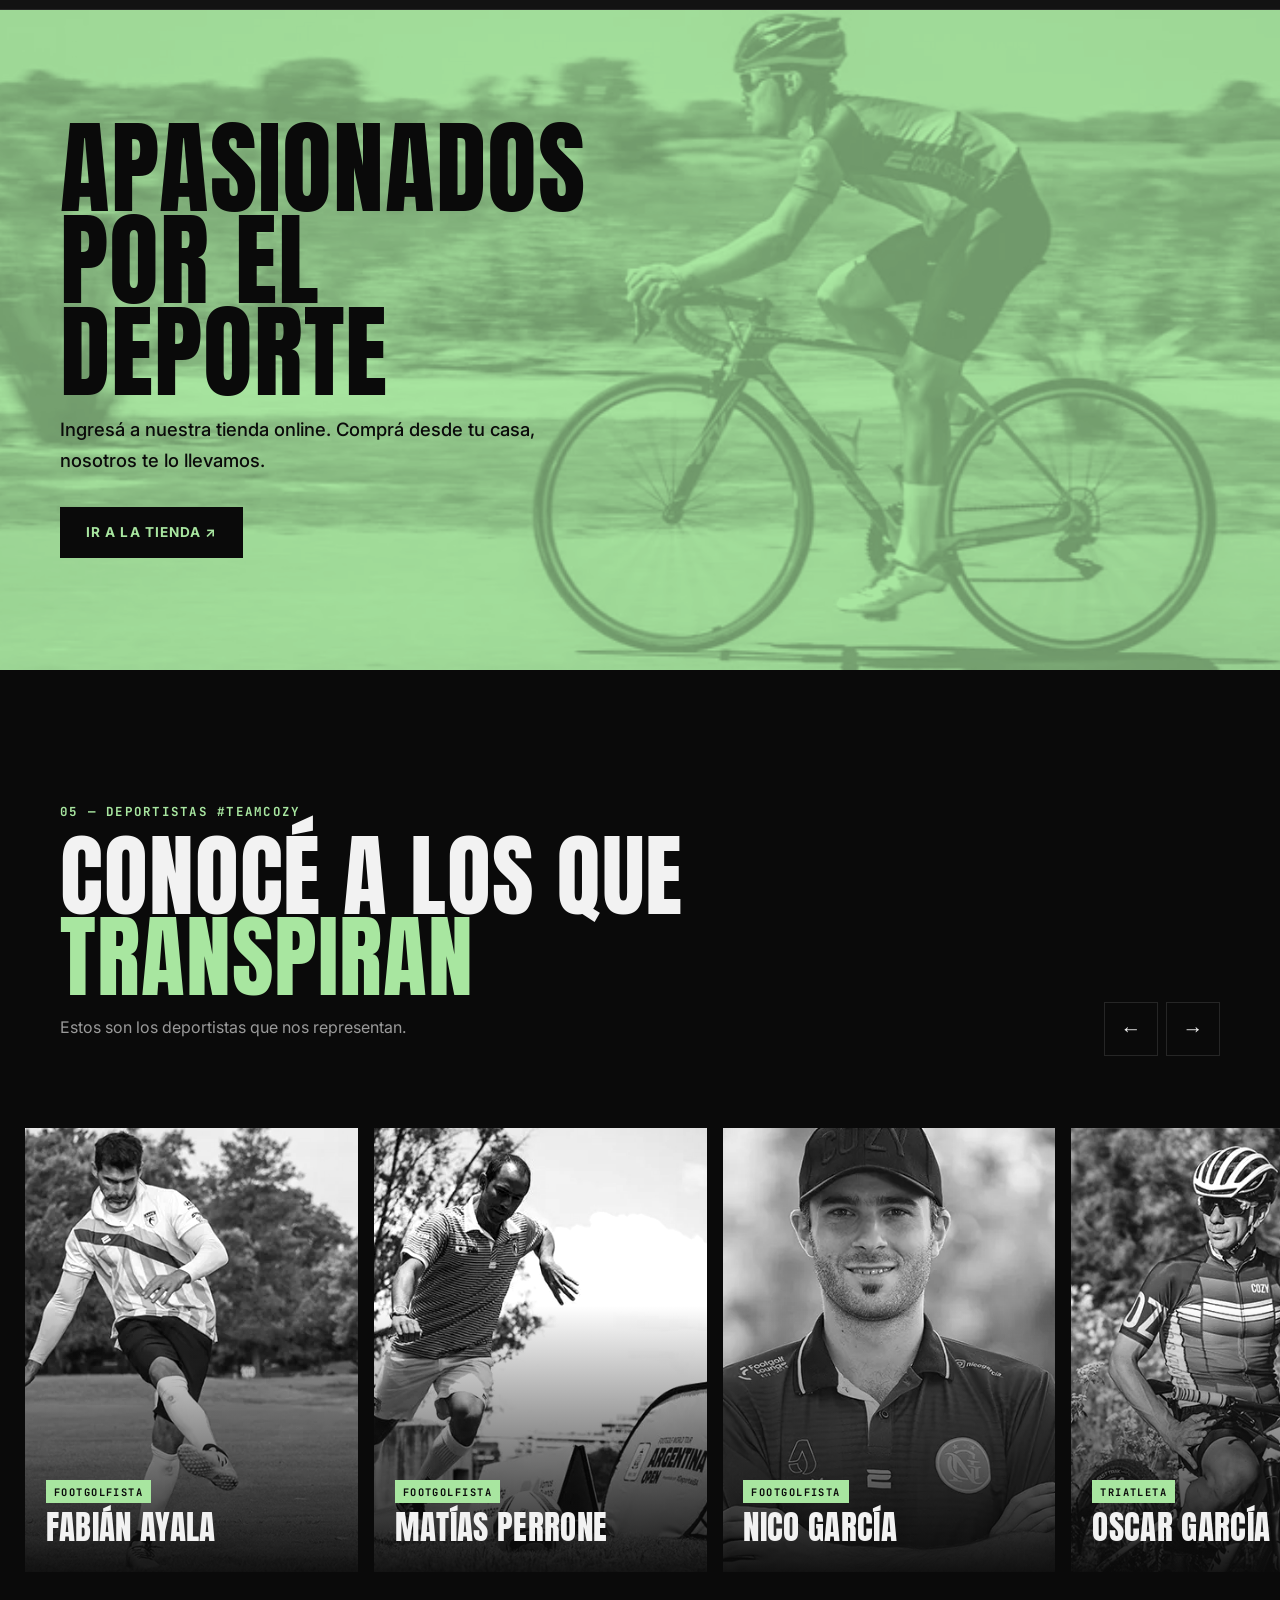
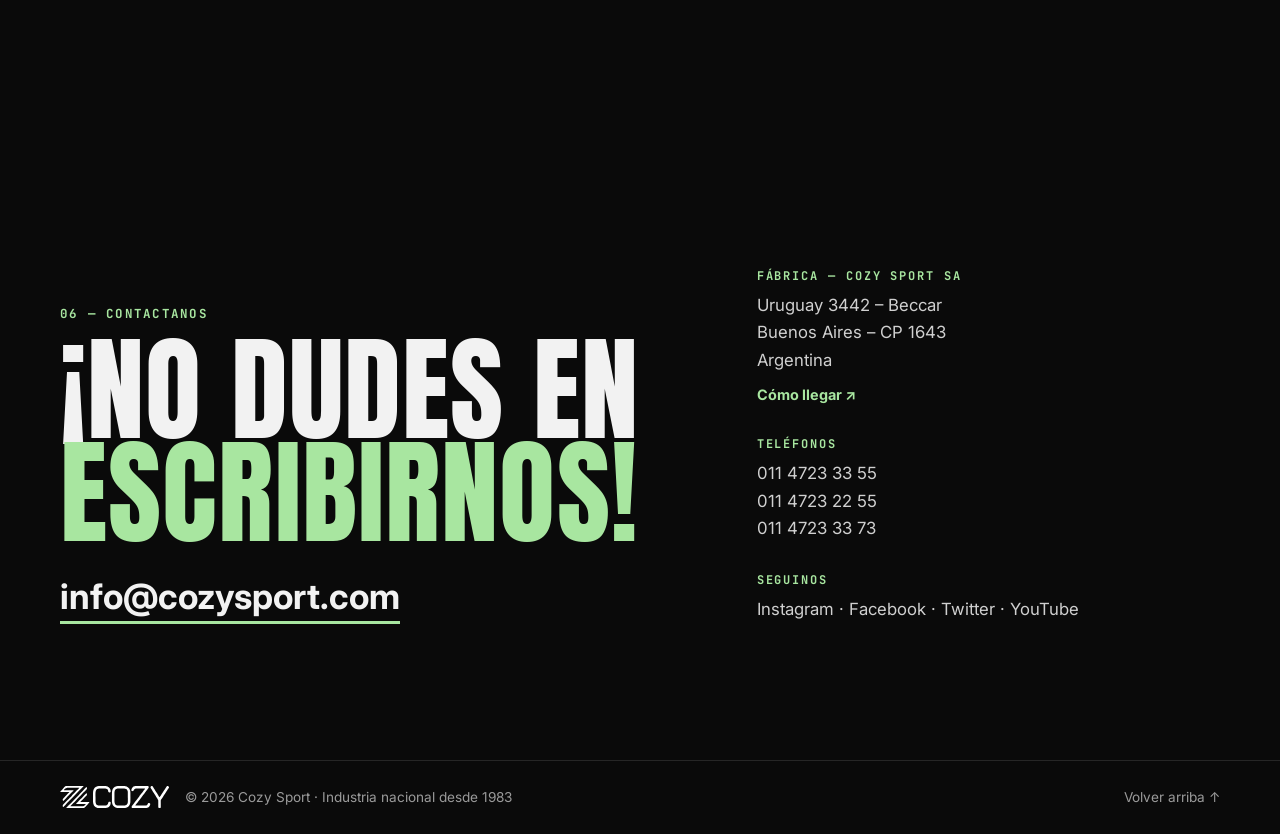
==== commit 8bd253b0: "Verde manzana pastel #A8E6A0 + cache-busting en CSS/JS" ====
--- a/index.html
+++ b/index.html
@@ -18,7 +18,7 @@
 <link rel="preconnect" href="https://fonts.gstatic.com" crossorigin>
 <link href="https://fonts.googleapis.com/css2?family=Anton&family=Inter:wght@400;500;700&family=JetBrains+Mono:wght@700&display=swap" rel="stylesheet">
 <link rel="preload" as="image" href="assets/RATON_SLIDER.webp">
-<link rel="stylesheet" href="styles.css">
+<link rel="stylesheet" href="styles.css?v=202610242043">
 </head>
 <body>
 <a class="skip" href="#main">Saltar al contenido</a>
@@ -285,6 +285,6 @@
     <a href="#top">Volver arriba ↑</a>
   </div>
 </footer>
-<script src="main.js" defer></script>
+<script src="main.js?v=202610242043" defer></script>
 </body>
 </html>
--- a/styles.css
+++ b/styles.css
@@ -1,6 +1,6 @@
 :root{
   --bg:#0a0a0a;--bg2:#121212;--line:#262626;--fg:#f2f2f2;--muted:#9a9a9a;
-  --acc:#c6ff1a;--acc-ink:#0a0a0a;
+  --acc:#a8e6a0;--acc-ink:#0a0a0a;
   --display:"Anton","Bebas Neue",Impact,"Arial Narrow",sans-serif;
   --sans:"Inter",system-ui,-apple-system,Segoe UI,Roboto,sans-serif;
   --mono:"JetBrains Mono",ui-monospace,monospace;
@@ -63,7 +63,7 @@
 .hero__content{padding:0 clamp(1.1rem,4vw,2.5rem) clamp(4.5rem,10svh,7rem);width:100%;max-width:1500px;margin:0 auto}
 .kicker{font:700 .78rem/1.4 var(--mono);letter-spacing:.14em;text-transform:uppercase;display:flex;align-items:center;gap:.6rem;margin:0 0 1.2rem}
 .dot{width:10px;height:10px;border-radius:50%;background:var(--acc);box-shadow:0 0 0 0 var(--acc);animation:pulse 1.8s infinite}
-@keyframes pulse{70%{box-shadow:0 0 0 12px rgba(198,255,26,0)}100%{box-shadow:0 0 0 0 rgba(198,255,26,0)}}
+@keyframes pulse{70%{box-shadow:0 0 0 12px rgba(168,230,160,0)}100%{box-shadow:0 0 0 0 rgba(168,230,160,0)}}
 .hero__title{font-size:clamp(3.6rem,min(19vw,20svh),17rem);line-height:.9}
 .hero__title .line{display:block;overflow:hidden;padding:.04em 0 .06em;margin:-.04em 0 -.06em}
 .hero__title .line>span{display:inline-block;transform:translateY(105%);animation:rise 1s var(--ease) forwards}
@@ -101,7 +101,7 @@
 .board__cell{background:#050505;border:1px solid #2b2b2b;border-radius:6px;padding:1.4rem 1rem 1.6rem;text-align:center;box-shadow:inset 0 0 30px rgba(0,0,0,.8)}
 .board dt{font:700 .7rem/1.3 var(--mono);letter-spacing:.14em;text-transform:uppercase;color:var(--muted);margin-bottom:.9rem}
 .board dd{margin:0}
-.count{font:700 clamp(2rem,5.2vw,4.2rem)/1 var(--mono);color:var(--acc);text-shadow:0 0 18px rgba(198,255,26,.55);font-variant-numeric:tabular-nums;letter-spacing:.02em;display:inline-block;padding:.4rem .6rem;background:repeating-linear-gradient(0deg,rgba(255,255,255,.03) 0 2px,transparent 2px 4px)}
+.count{font:700 clamp(2rem,5.2vw,4.2rem)/1 var(--mono);color:var(--acc);text-shadow:0 0 18px rgba(168,230,160,.55);font-variant-numeric:tabular-nums;letter-spacing:.02em;display:inline-block;padding:.4rem .6rem;background:repeating-linear-gradient(0deg,rgba(255,255,255,.03) 0 2px,transparent 2px 4px)}
 
 /* history */
 .history__grid{display:grid;grid-template-columns:5fr 7fr;gap:clamp(2rem,6vw,6rem);align-items:start}
@@ -116,15 +116,15 @@
 .lineup{display:grid;grid-template-columns:minmax(0,7fr) minmax(0,5fr);gap:clamp(1.5rem,4vw,3.5rem);align-items:start}
 .pitch{position:relative;aspect-ratio:100/140;max-width:560px;width:100%;margin:0 auto 7.5rem;background:repeating-linear-gradient(180deg,#0f1a0a 0 10%,#122009 10% 20%);border-radius:10px;overflow:visible;border:1px solid #1f2e14}
 .pitch__lines{position:absolute;inset:0;width:100%;height:100%}
-.pitch__lines *{fill:none;stroke:rgba(198,255,26,.35);stroke-width:.35;vector-effect:non-scaling-stroke}
-.pitch__lines .fill{fill:rgba(198,255,26,.5)}
+.pitch__lines *{fill:none;stroke:rgba(168,230,160,.35);stroke-width:.35;vector-effect:non-scaling-stroke}
+.pitch__lines .fill{fill:rgba(168,230,160,.5)}
 .player{position:absolute;left:var(--x);top:var(--y);transform:translate(-50%,-50%);background:none;border:0;color:var(--fg);cursor:pointer;display:flex;flex-direction:column;align-items:center;gap:.25rem;padding:0;font:inherit;text-align:center;transition:transform .3s var(--ease)}
 .player img{width:clamp(52px,7vw,84px);aspect-ratio:1;object-fit:cover;object-position:top;border-radius:50%;border:3px solid var(--fg);background:#ddd;filter:grayscale(1);transition:border-color .3s,filter .3s,box-shadow .3s}
 .player span{font:700 .78rem/1.1 var(--sans);text-transform:uppercase;letter-spacing:.06em;background:rgba(10,10,10,.85);padding:.25rem .5rem;border-radius:3px;white-space:nowrap}
 .player span b{color:var(--acc);font-family:var(--mono)}
 .player em{font:700 .62rem/1 var(--mono);font-style:normal;text-transform:uppercase;letter-spacing:.1em;color:var(--acc)}
 .player:hover,.player.is-active{transform:translate(-50%,-50%) scale(1.08)}
-.player:hover img,.player.is-active img{border-color:var(--acc);filter:none;box-shadow:0 0 0 6px rgba(198,255,26,.2),0 0 30px rgba(198,255,26,.4)}
+.player:hover img,.player.is-active img{border-color:var(--acc);filter:none;box-shadow:0 0 0 6px rgba(168,230,160,.2),0 0 30px rgba(168,230,160,.4)}
 .bench{position:absolute;left:50%;top:100%;transform:translate(-50%,1.2rem);display:flex;gap:1.6rem;align-items:center}
 .bench__label{font:700 .68rem var(--mono);letter-spacing:.2em;text-transform:uppercase;color:var(--muted);margin:0}
 .player--bench{position:static;transform:none}
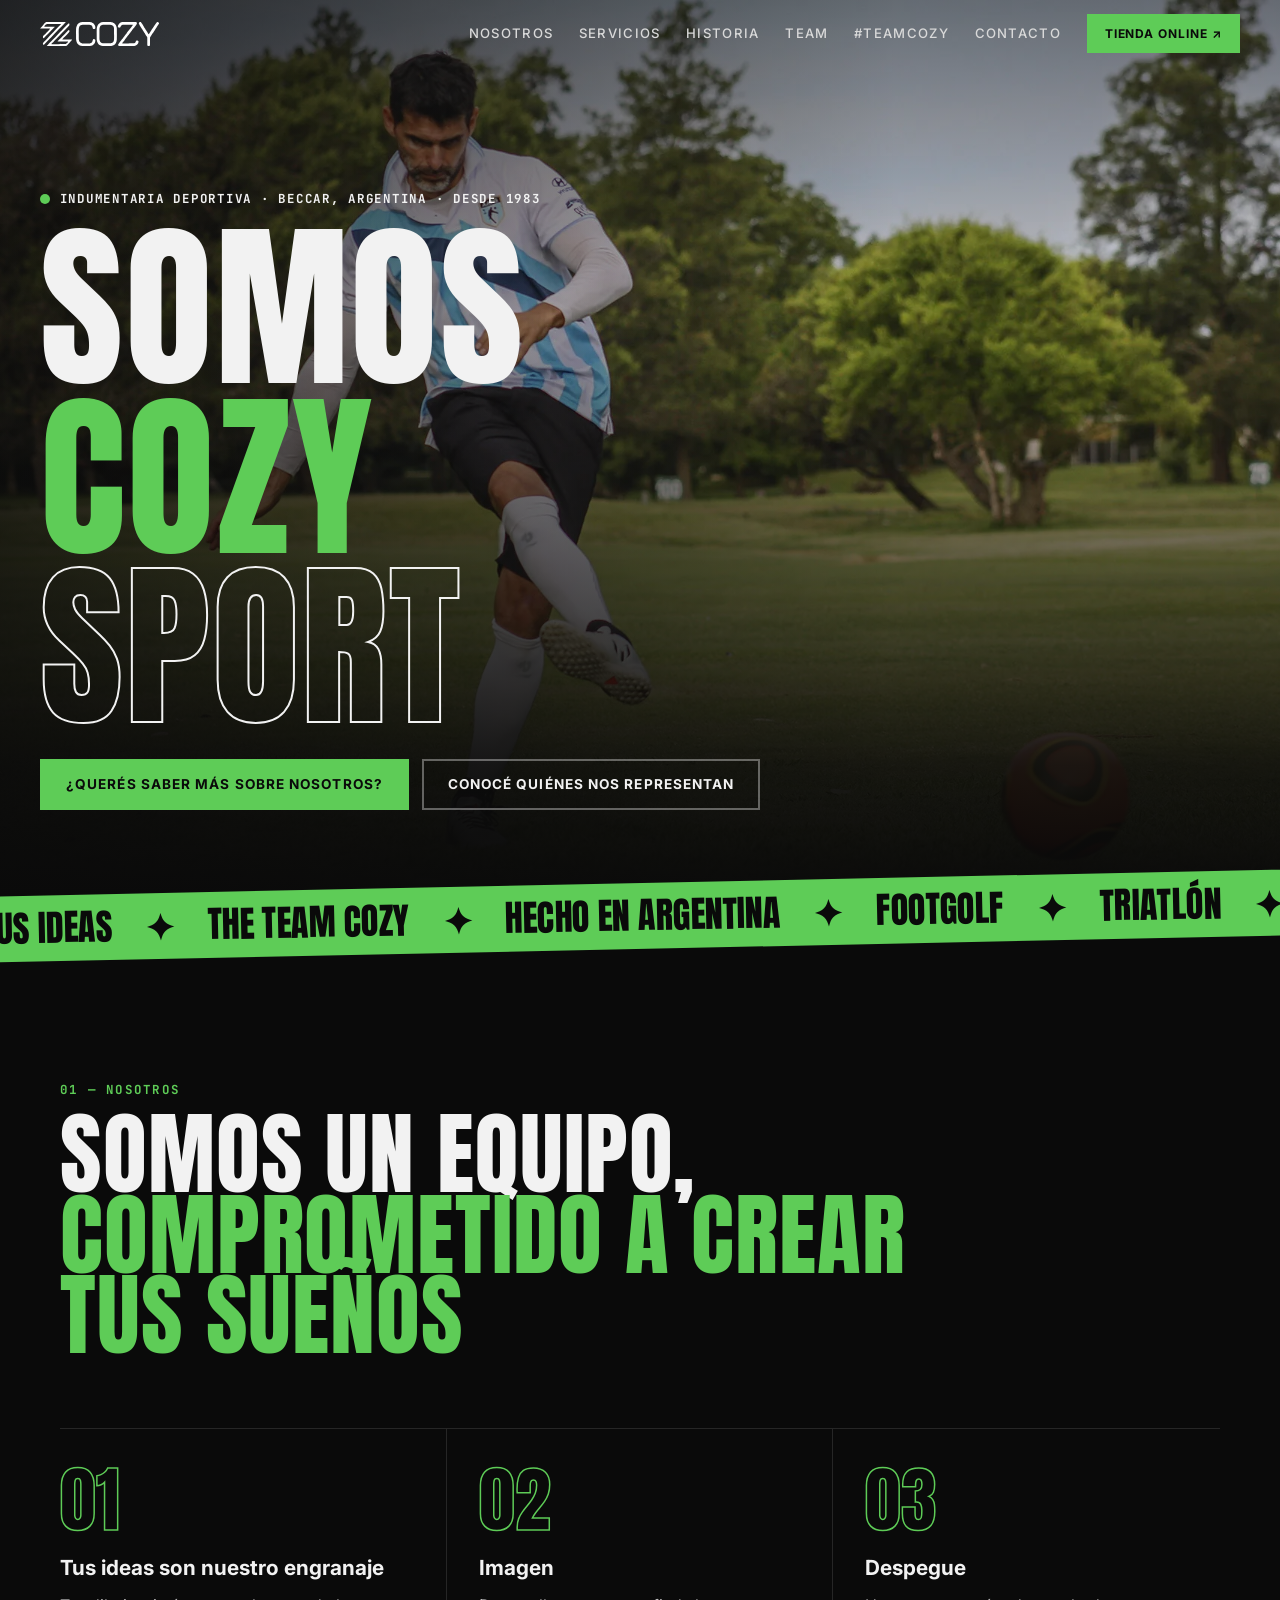
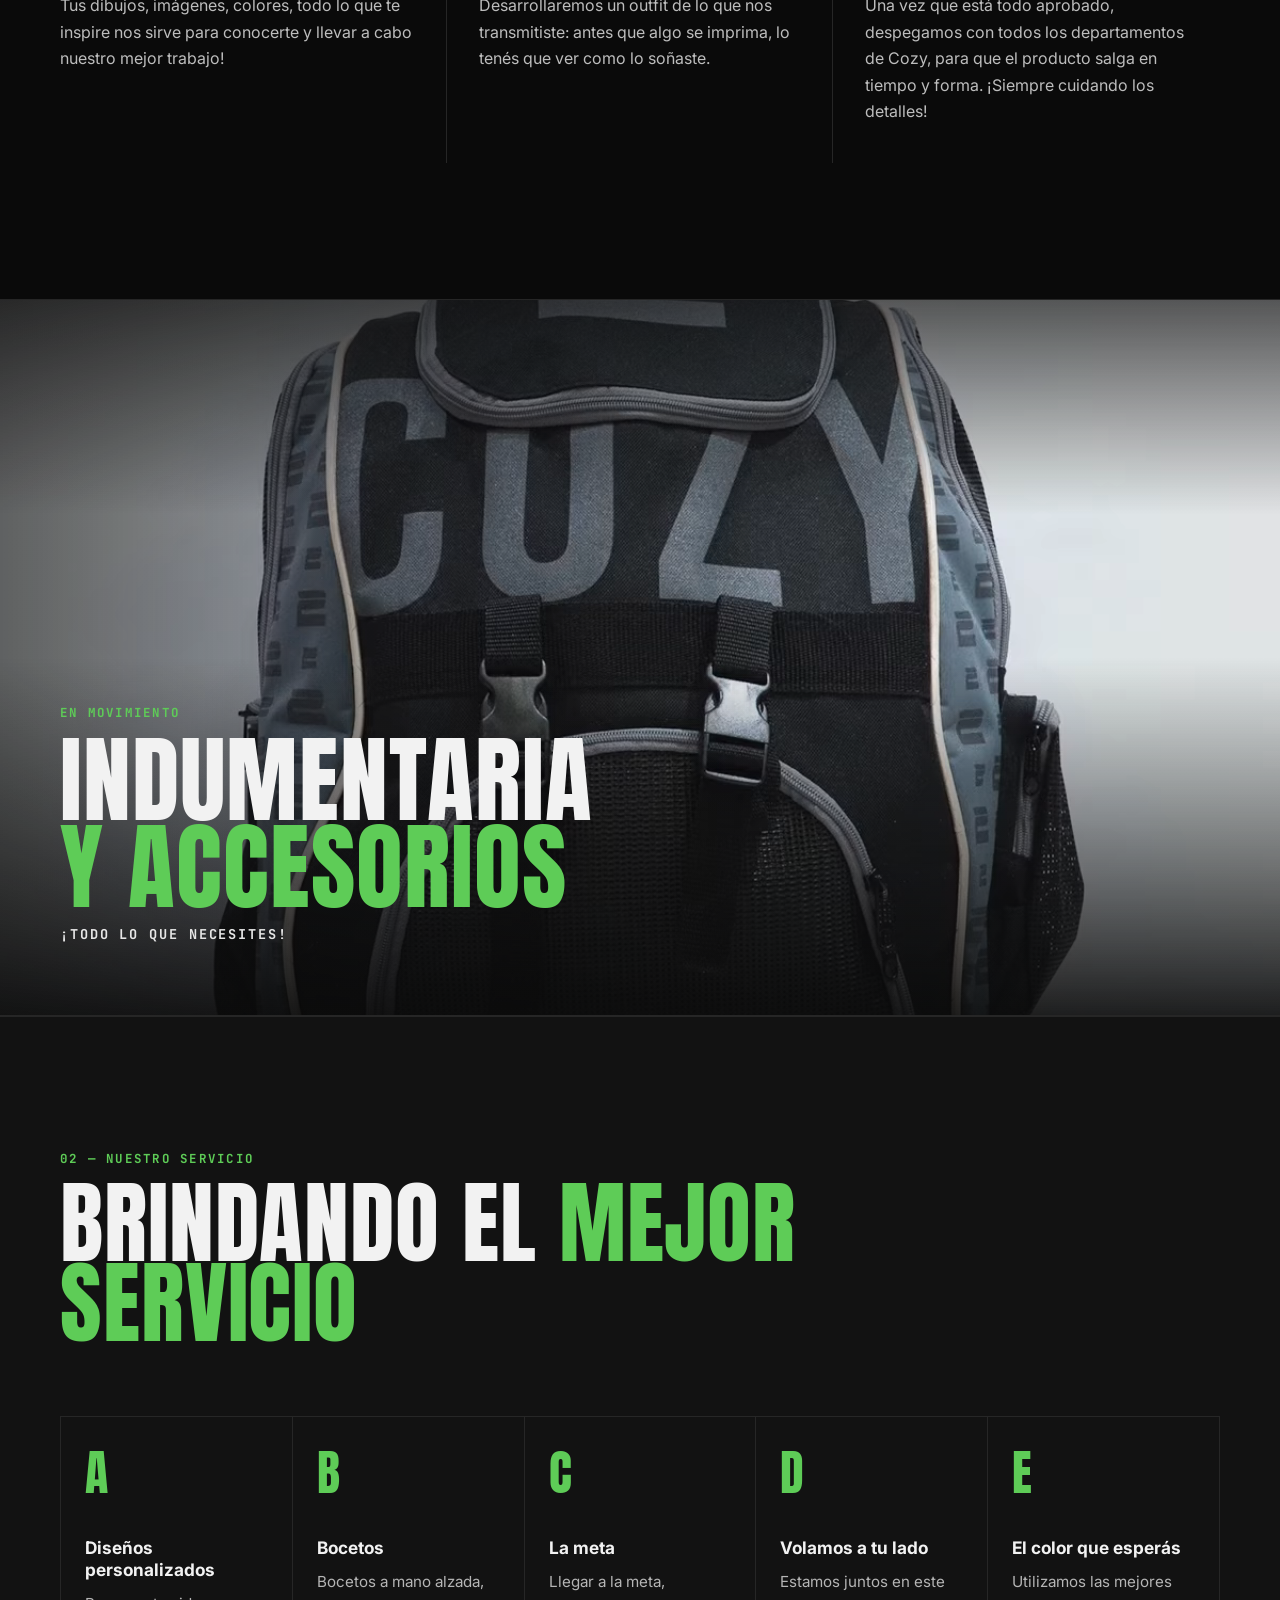
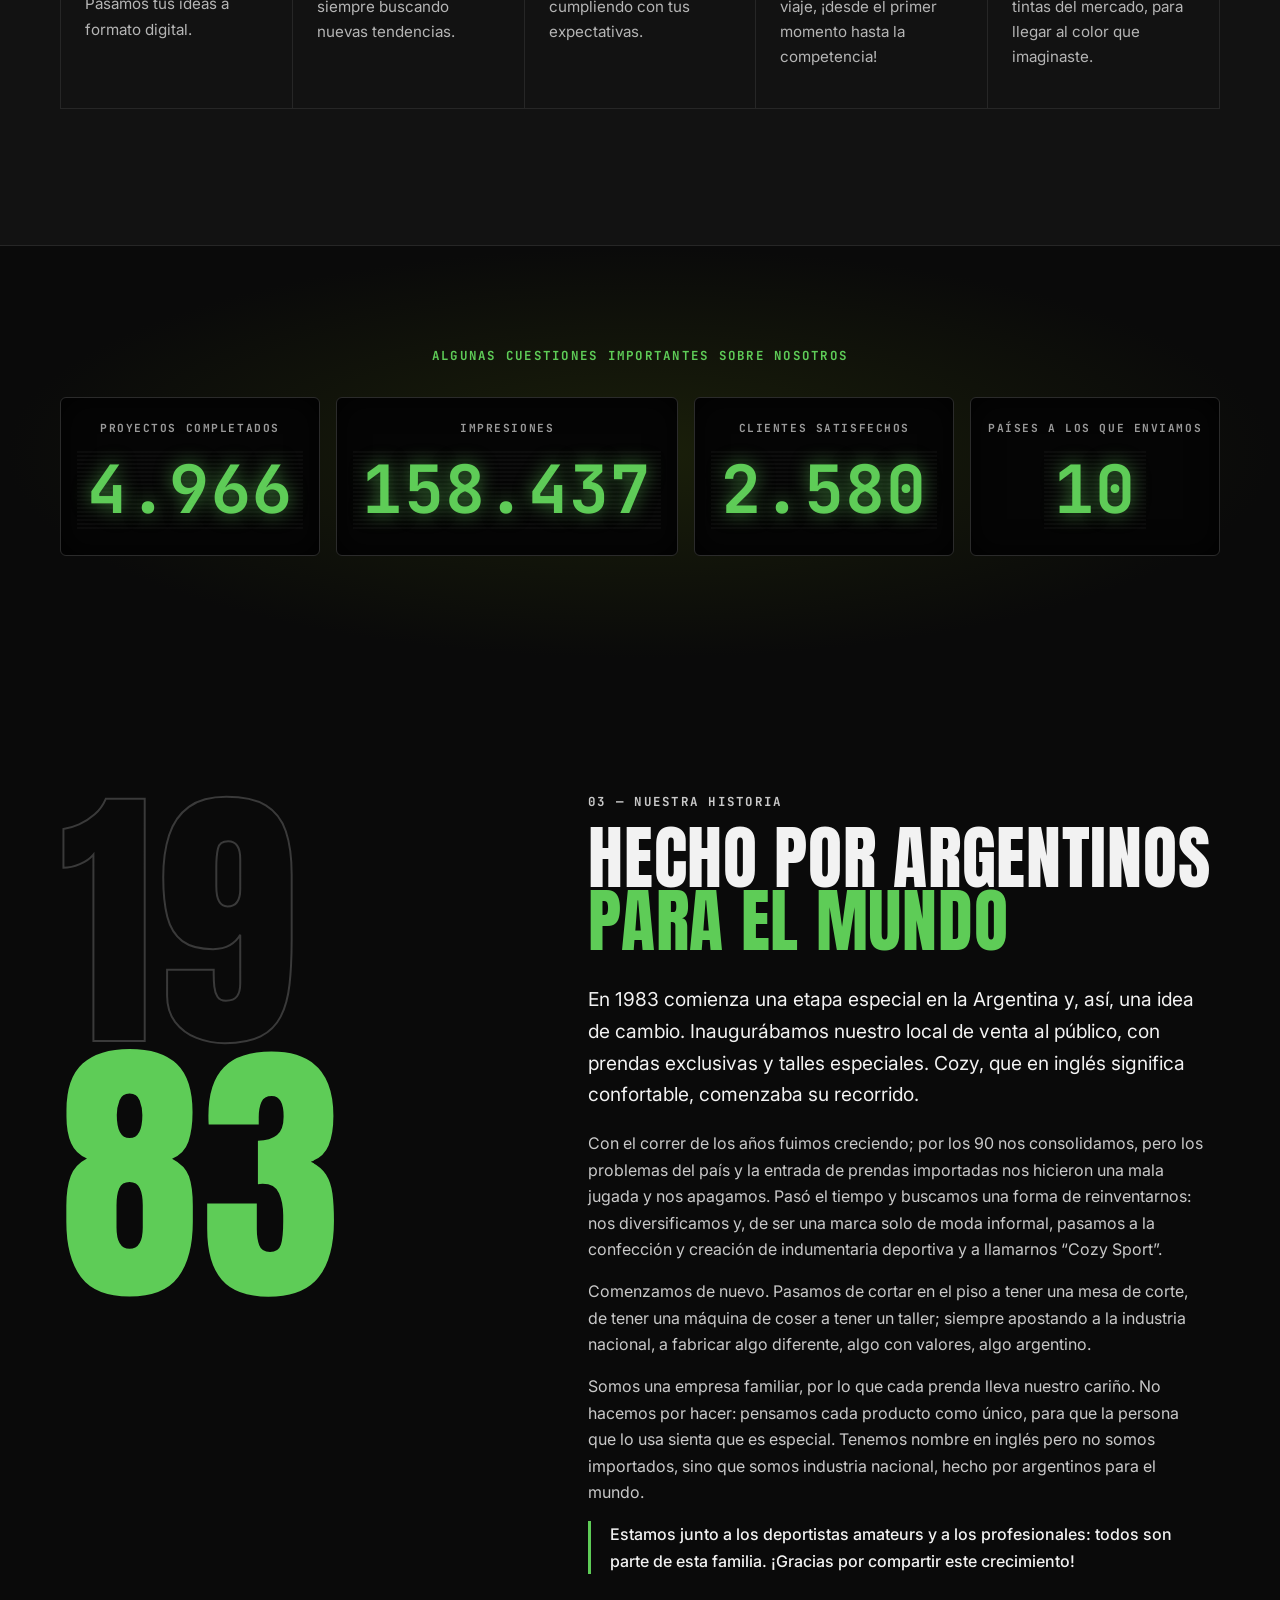
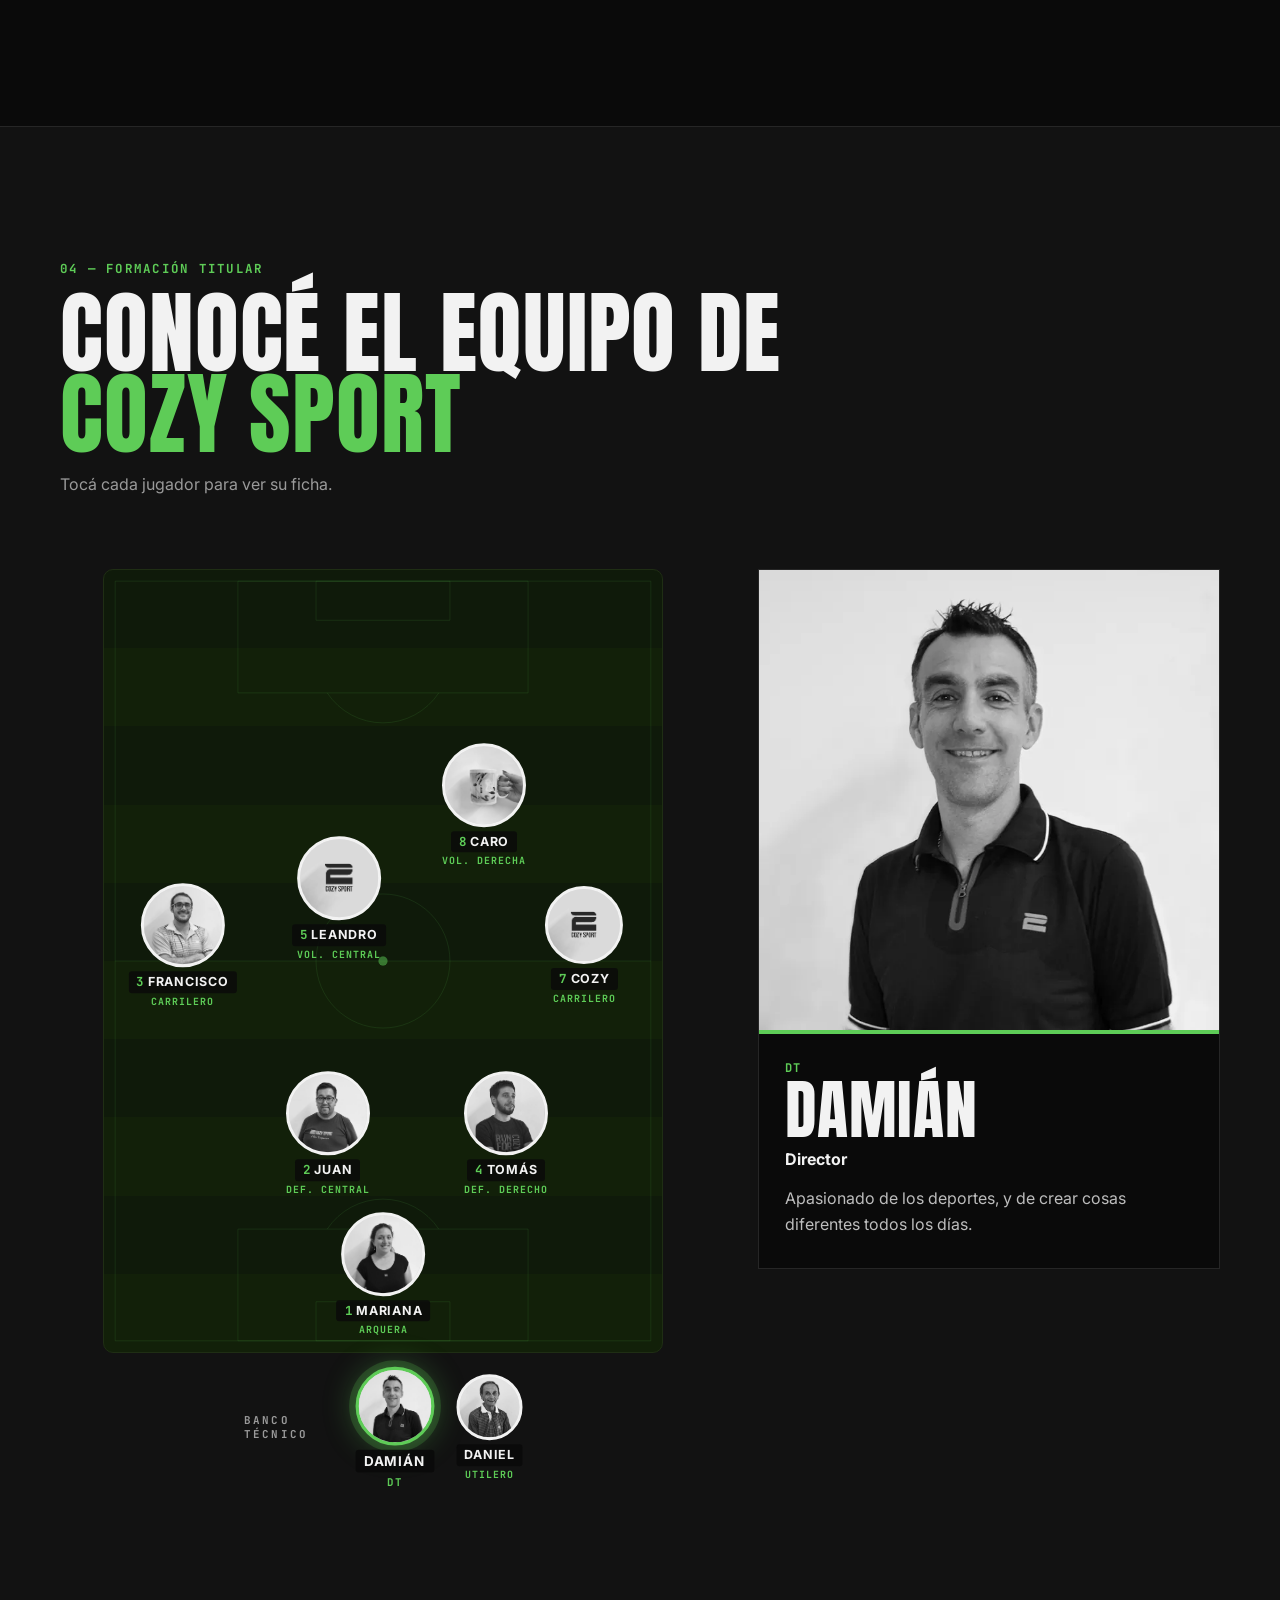
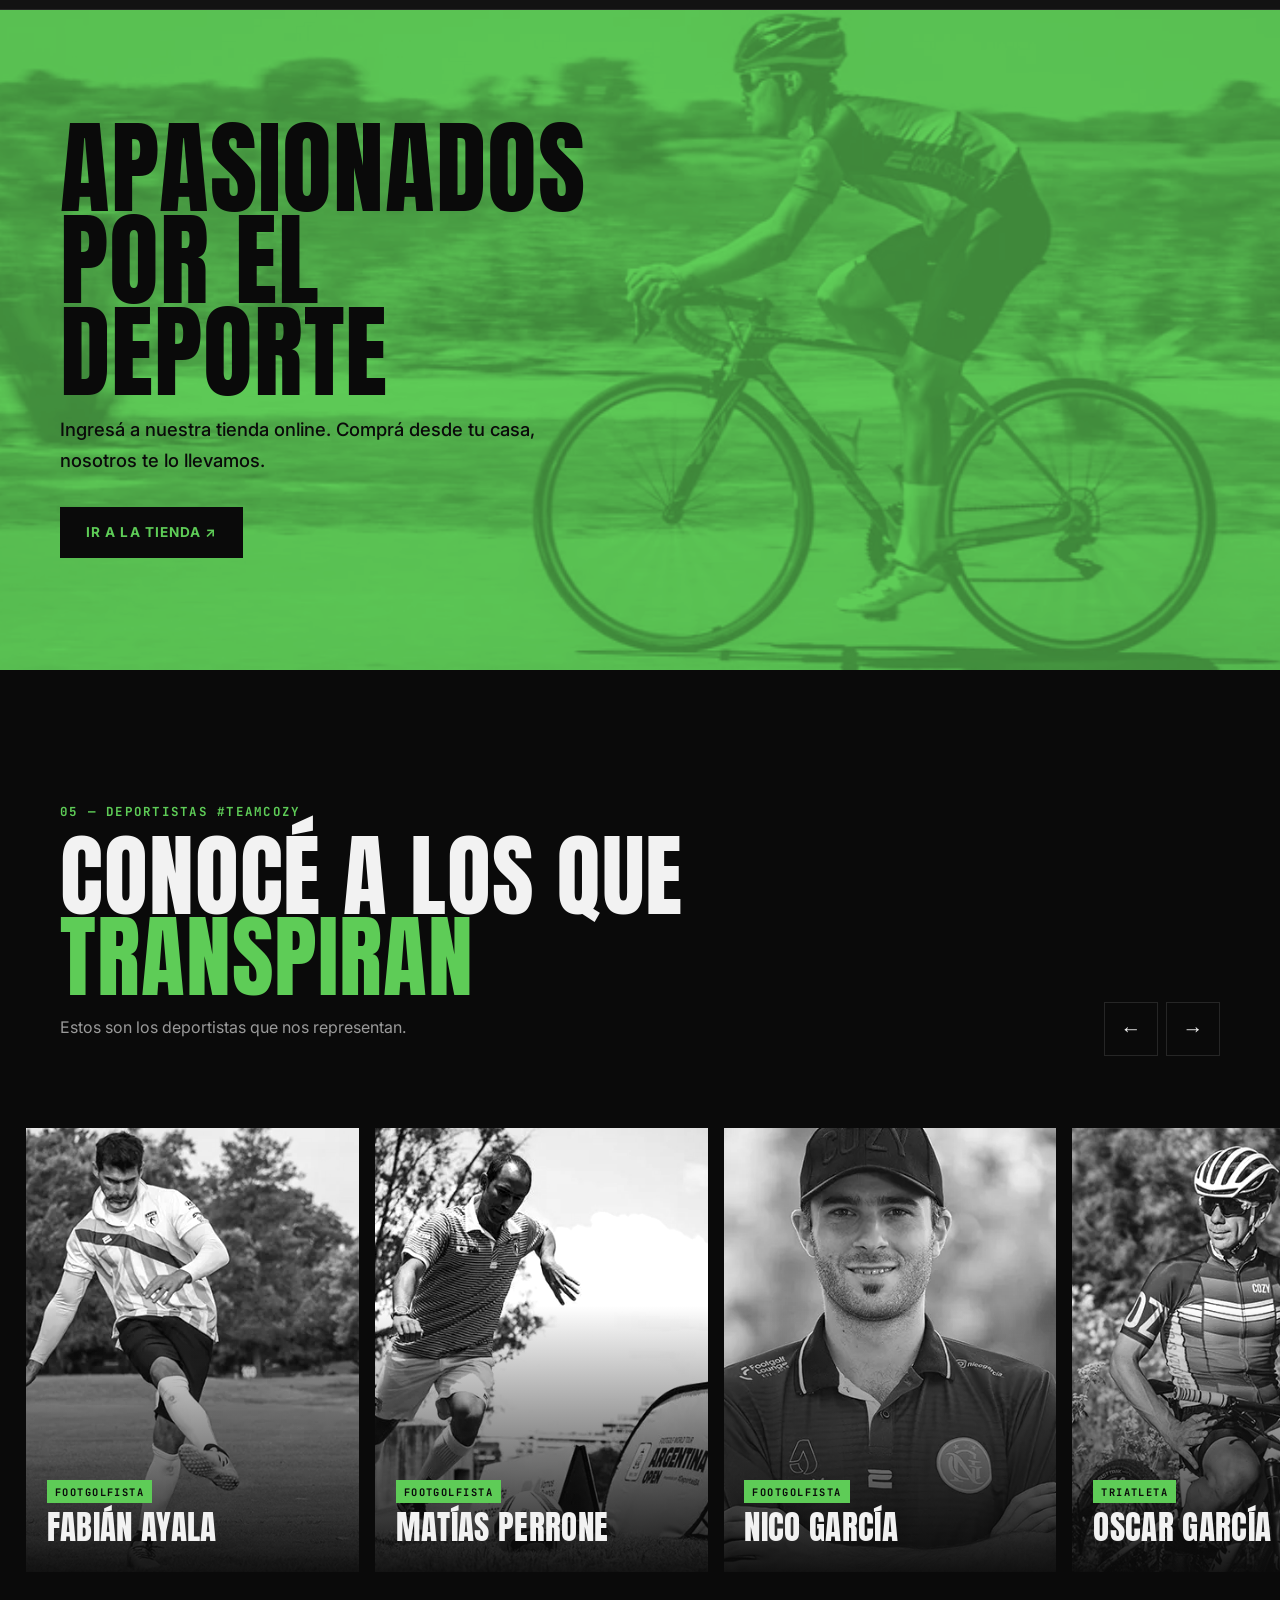
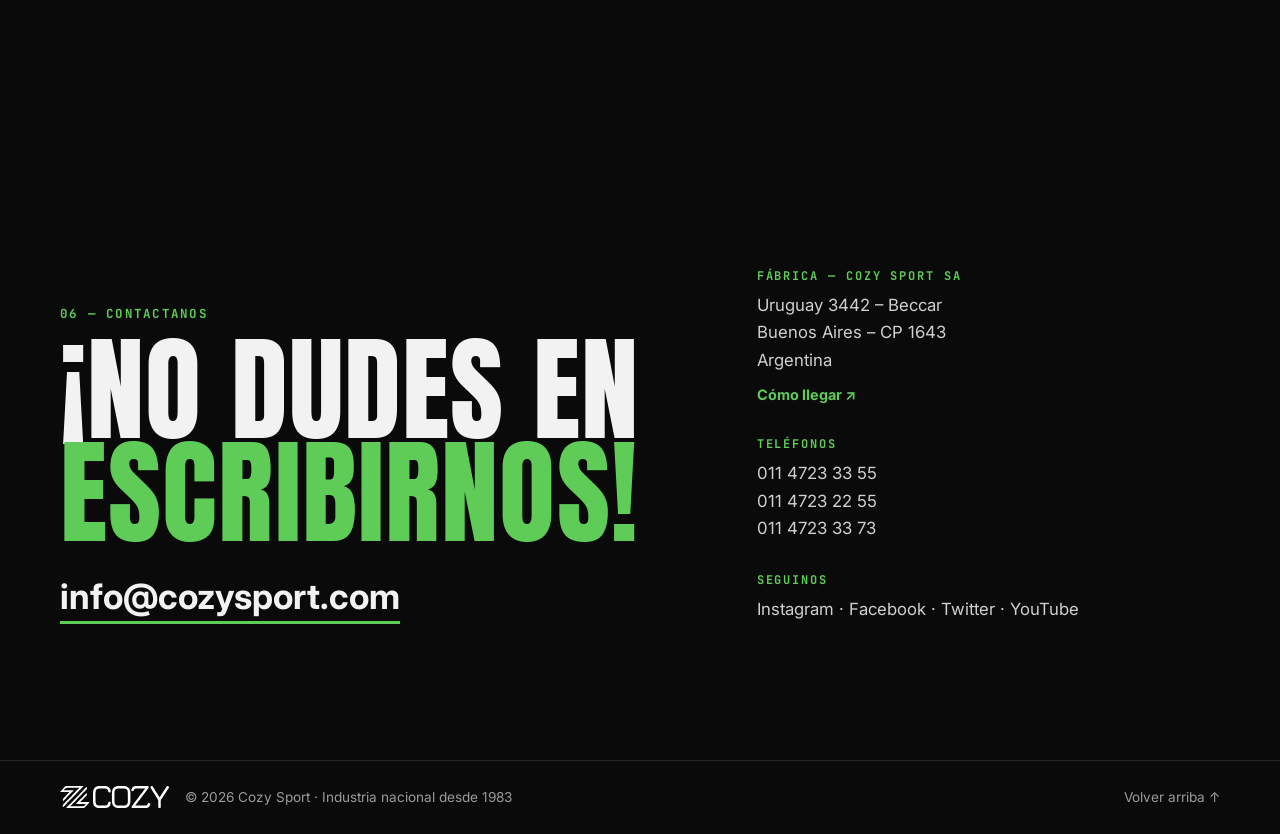
==== commit 4418cdee: "Verde manzana #5ECC57 (entre #3DC43A y pastel) + bump cache-busting" ====
--- a/index.html
+++ b/index.html
@@ -18,7 +18,7 @@
 <link rel="preconnect" href="https://fonts.gstatic.com" crossorigin>
 <link href="https://fonts.googleapis.com/css2?family=Anton&family=Inter:wght@400;500;700&family=JetBrains+Mono:wght@700&display=swap" rel="stylesheet">
 <link rel="preload" as="image" href="assets/RATON_SLIDER.webp">
-<link rel="stylesheet" href="styles.css?v=202610242043">
+<link rel="stylesheet" href="styles.css?v=202610242046">
 </head>
 <body>
 <a class="skip" href="#main">Saltar al contenido</a>
@@ -285,6 +285,6 @@
     <a href="#top">Volver arriba ↑</a>
   </div>
 </footer>
-<script src="main.js?v=202610242043" defer></script>
+<script src="main.js?v=202610242046" defer></script>
 </body>
 </html>
--- a/styles.css
+++ b/styles.css
@@ -1,6 +1,6 @@
 :root{
   --bg:#0a0a0a;--bg2:#121212;--line:#262626;--fg:#f2f2f2;--muted:#9a9a9a;
-  --acc:#a8e6a0;--acc-ink:#0a0a0a;
+  --acc:#5ecc57;--acc-ink:#0a0a0a;
   --display:"Anton","Bebas Neue",Impact,"Arial Narrow",sans-serif;
   --sans:"Inter",system-ui,-apple-system,Segoe UI,Roboto,sans-serif;
   --mono:"JetBrains Mono",ui-monospace,monospace;
@@ -63,7 +63,7 @@
 .hero__content{padding:0 clamp(1.1rem,4vw,2.5rem) clamp(4.5rem,10svh,7rem);width:100%;max-width:1500px;margin:0 auto}
 .kicker{font:700 .78rem/1.4 var(--mono);letter-spacing:.14em;text-transform:uppercase;display:flex;align-items:center;gap:.6rem;margin:0 0 1.2rem}
 .dot{width:10px;height:10px;border-radius:50%;background:var(--acc);box-shadow:0 0 0 0 var(--acc);animation:pulse 1.8s infinite}
-@keyframes pulse{70%{box-shadow:0 0 0 12px rgba(168,230,160,0)}100%{box-shadow:0 0 0 0 rgba(168,230,160,0)}}
+@keyframes pulse{70%{box-shadow:0 0 0 12px rgba(94,204,87,0)}100%{box-shadow:0 0 0 0 rgba(94,204,87,0)}}
 .hero__title{font-size:clamp(3.6rem,min(19vw,20svh),17rem);line-height:.9}
 .hero__title .line{display:block;overflow:hidden;padding:.04em 0 .06em;margin:-.04em 0 -.06em}
 .hero__title .line>span{display:inline-block;transform:translateY(105%);animation:rise 1s var(--ease) forwards}
@@ -101,7 +101,7 @@
 .board__cell{background:#050505;border:1px solid #2b2b2b;border-radius:6px;padding:1.4rem 1rem 1.6rem;text-align:center;box-shadow:inset 0 0 30px rgba(0,0,0,.8)}
 .board dt{font:700 .7rem/1.3 var(--mono);letter-spacing:.14em;text-transform:uppercase;color:var(--muted);margin-bottom:.9rem}
 .board dd{margin:0}
-.count{font:700 clamp(2rem,5.2vw,4.2rem)/1 var(--mono);color:var(--acc);text-shadow:0 0 18px rgba(168,230,160,.55);font-variant-numeric:tabular-nums;letter-spacing:.02em;display:inline-block;padding:.4rem .6rem;background:repeating-linear-gradient(0deg,rgba(255,255,255,.03) 0 2px,transparent 2px 4px)}
+.count{font:700 clamp(2rem,5.2vw,4.2rem)/1 var(--mono);color:var(--acc);text-shadow:0 0 18px rgba(94,204,87,.55);font-variant-numeric:tabular-nums;letter-spacing:.02em;display:inline-block;padding:.4rem .6rem;background:repeating-linear-gradient(0deg,rgba(255,255,255,.03) 0 2px,transparent 2px 4px)}
 
 /* history */
 .history__grid{display:grid;grid-template-columns:5fr 7fr;gap:clamp(2rem,6vw,6rem);align-items:start}
@@ -116,15 +116,15 @@
 .lineup{display:grid;grid-template-columns:minmax(0,7fr) minmax(0,5fr);gap:clamp(1.5rem,4vw,3.5rem);align-items:start}
 .pitch{position:relative;aspect-ratio:100/140;max-width:560px;width:100%;margin:0 auto 7.5rem;background:repeating-linear-gradient(180deg,#0f1a0a 0 10%,#122009 10% 20%);border-radius:10px;overflow:visible;border:1px solid #1f2e14}
 .pitch__lines{position:absolute;inset:0;width:100%;height:100%}
-.pitch__lines *{fill:none;stroke:rgba(168,230,160,.35);stroke-width:.35;vector-effect:non-scaling-stroke}
-.pitch__lines .fill{fill:rgba(168,230,160,.5)}
+.pitch__lines *{fill:none;stroke:rgba(94,204,87,.35);stroke-width:.35;vector-effect:non-scaling-stroke}
+.pitch__lines .fill{fill:rgba(94,204,87,.5)}
 .player{position:absolute;left:var(--x);top:var(--y);transform:translate(-50%,-50%);background:none;border:0;color:var(--fg);cursor:pointer;display:flex;flex-direction:column;align-items:center;gap:.25rem;padding:0;font:inherit;text-align:center;transition:transform .3s var(--ease)}
 .player img{width:clamp(52px,7vw,84px);aspect-ratio:1;object-fit:cover;object-position:top;border-radius:50%;border:3px solid var(--fg);background:#ddd;filter:grayscale(1);transition:border-color .3s,filter .3s,box-shadow .3s}
 .player span{font:700 .78rem/1.1 var(--sans);text-transform:uppercase;letter-spacing:.06em;background:rgba(10,10,10,.85);padding:.25rem .5rem;border-radius:3px;white-space:nowrap}
 .player span b{color:var(--acc);font-family:var(--mono)}
 .player em{font:700 .62rem/1 var(--mono);font-style:normal;text-transform:uppercase;letter-spacing:.1em;color:var(--acc)}
 .player:hover,.player.is-active{transform:translate(-50%,-50%) scale(1.08)}
-.player:hover img,.player.is-active img{border-color:var(--acc);filter:none;box-shadow:0 0 0 6px rgba(168,230,160,.2),0 0 30px rgba(168,230,160,.4)}
+.player:hover img,.player.is-active img{border-color:var(--acc);filter:none;box-shadow:0 0 0 6px rgba(94,204,87,.2),0 0 30px rgba(94,204,87,.4)}
 .bench{position:absolute;left:50%;top:100%;transform:translate(-50%,1.2rem);display:flex;gap:1.6rem;align-items:center}
 .bench__label{font:700 .68rem var(--mono);letter-spacing:.2em;text-transform:uppercase;color:var(--muted);margin:0}
 .player--bench{position:static;transform:none}
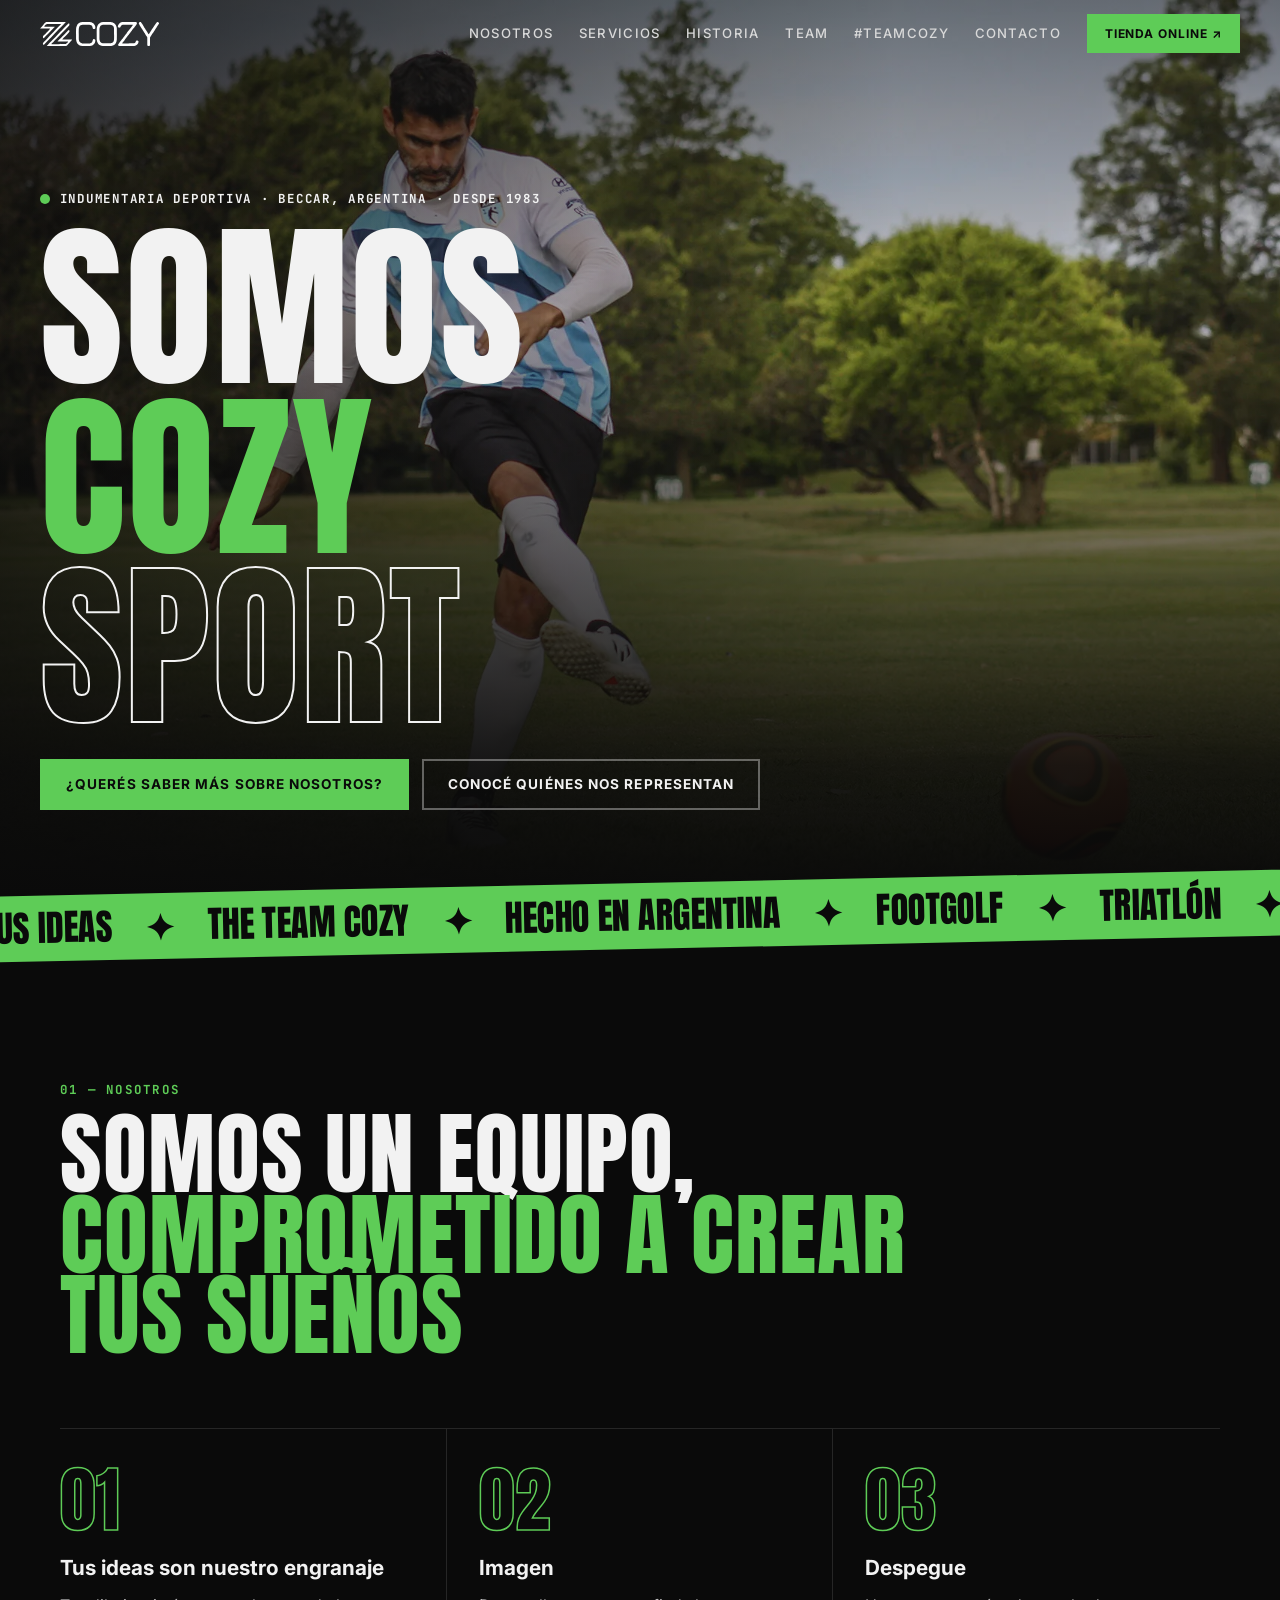
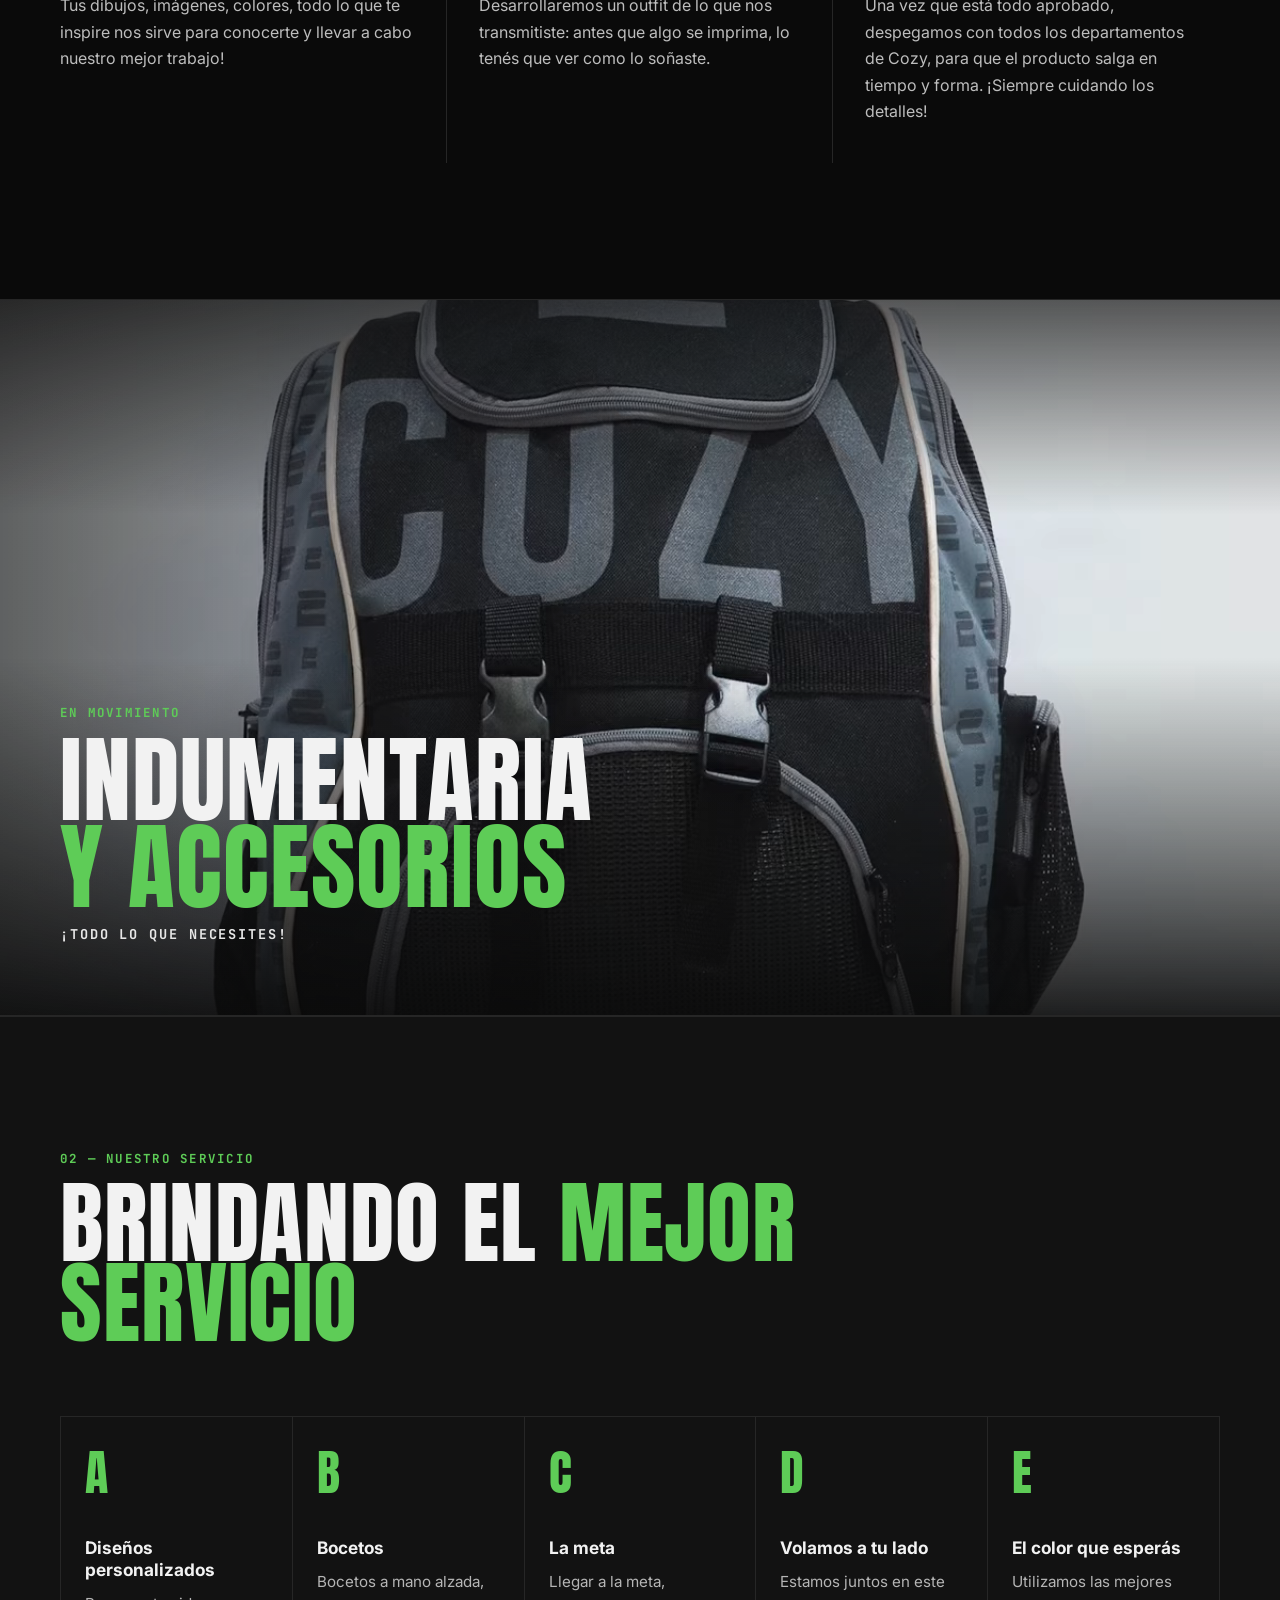
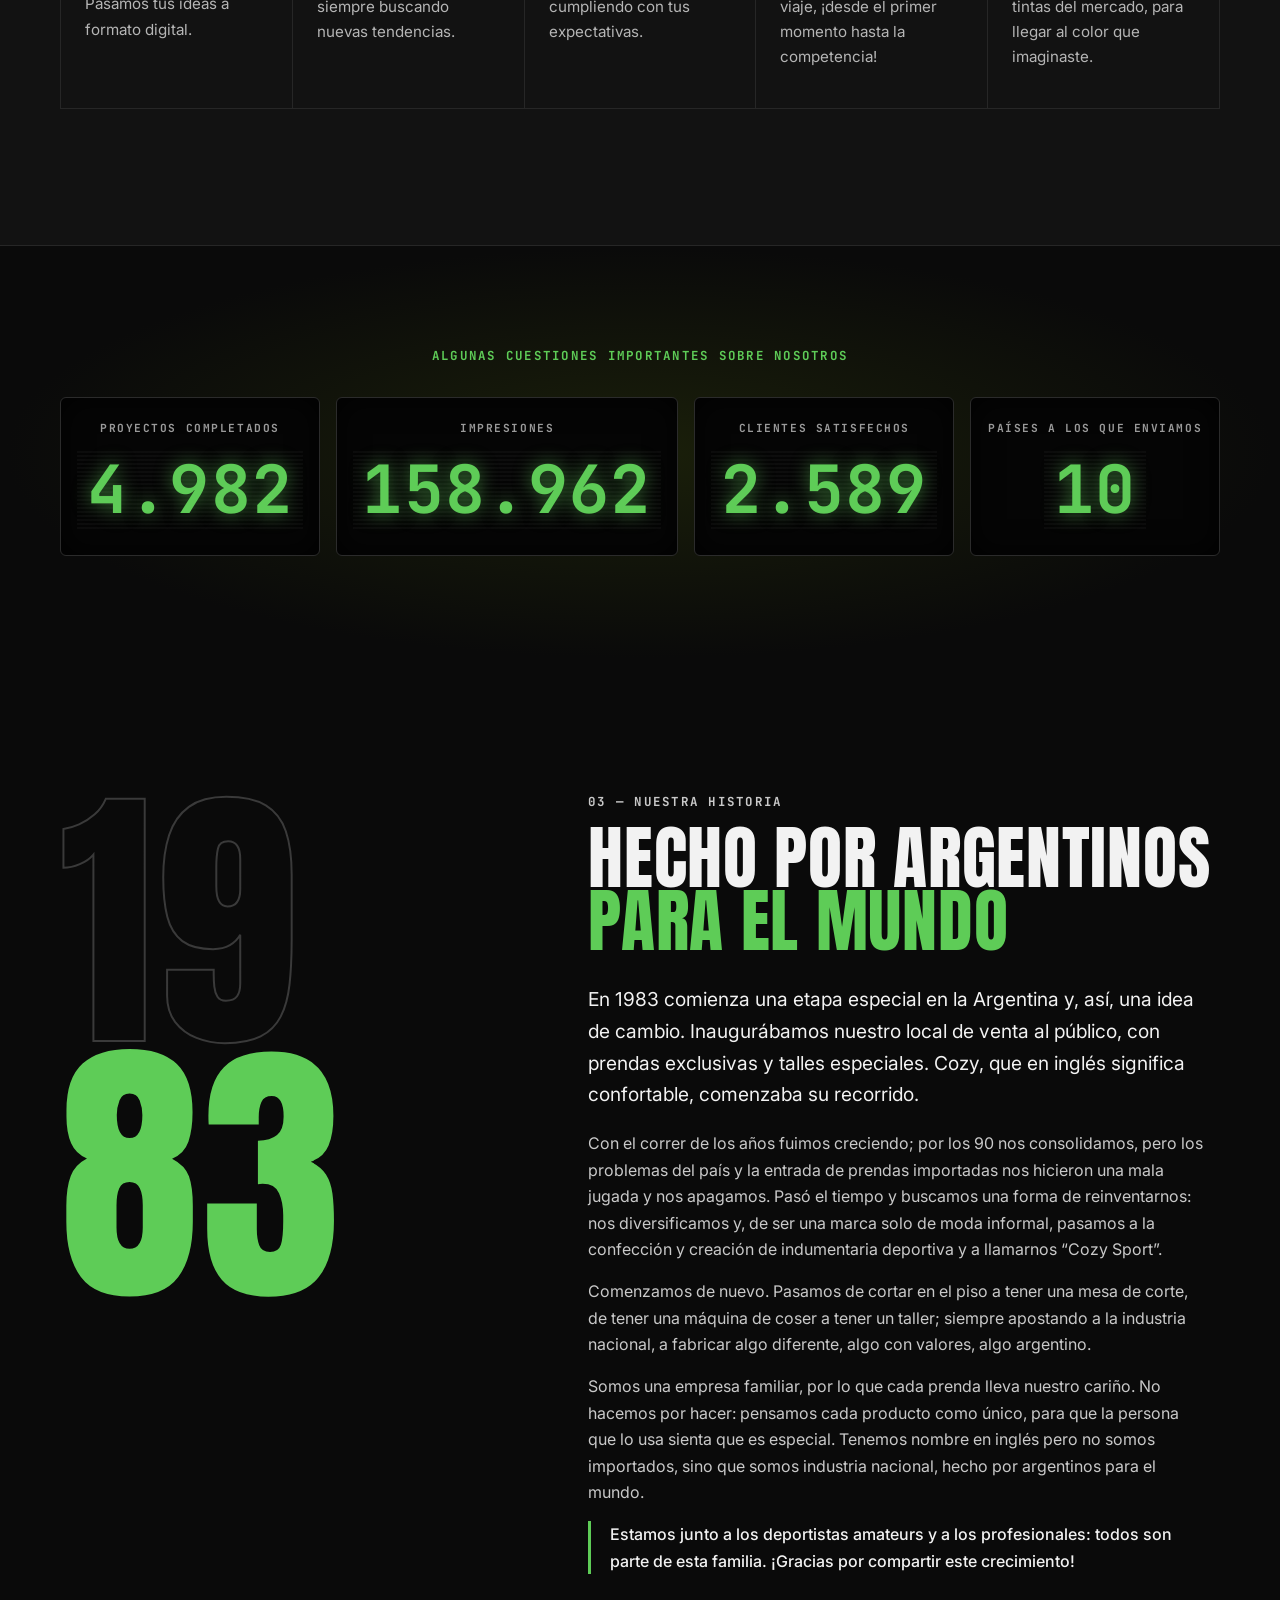
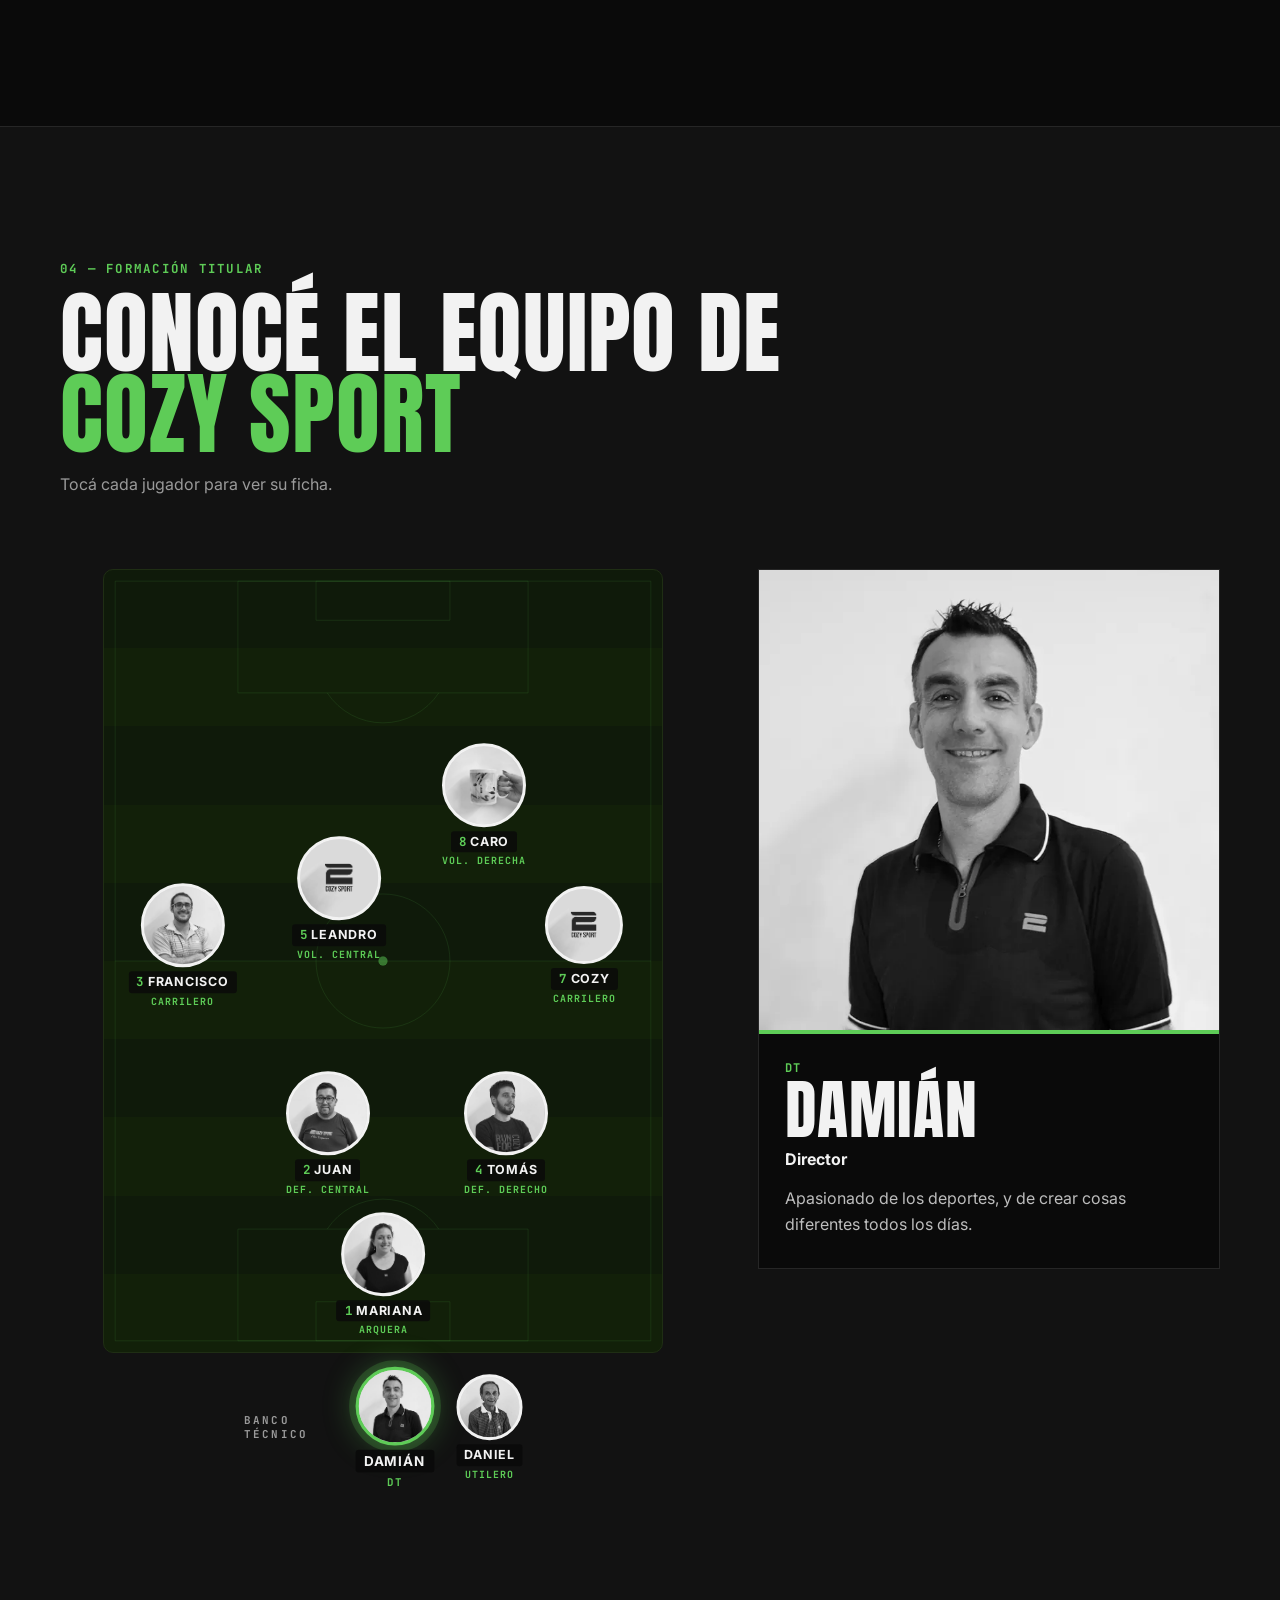
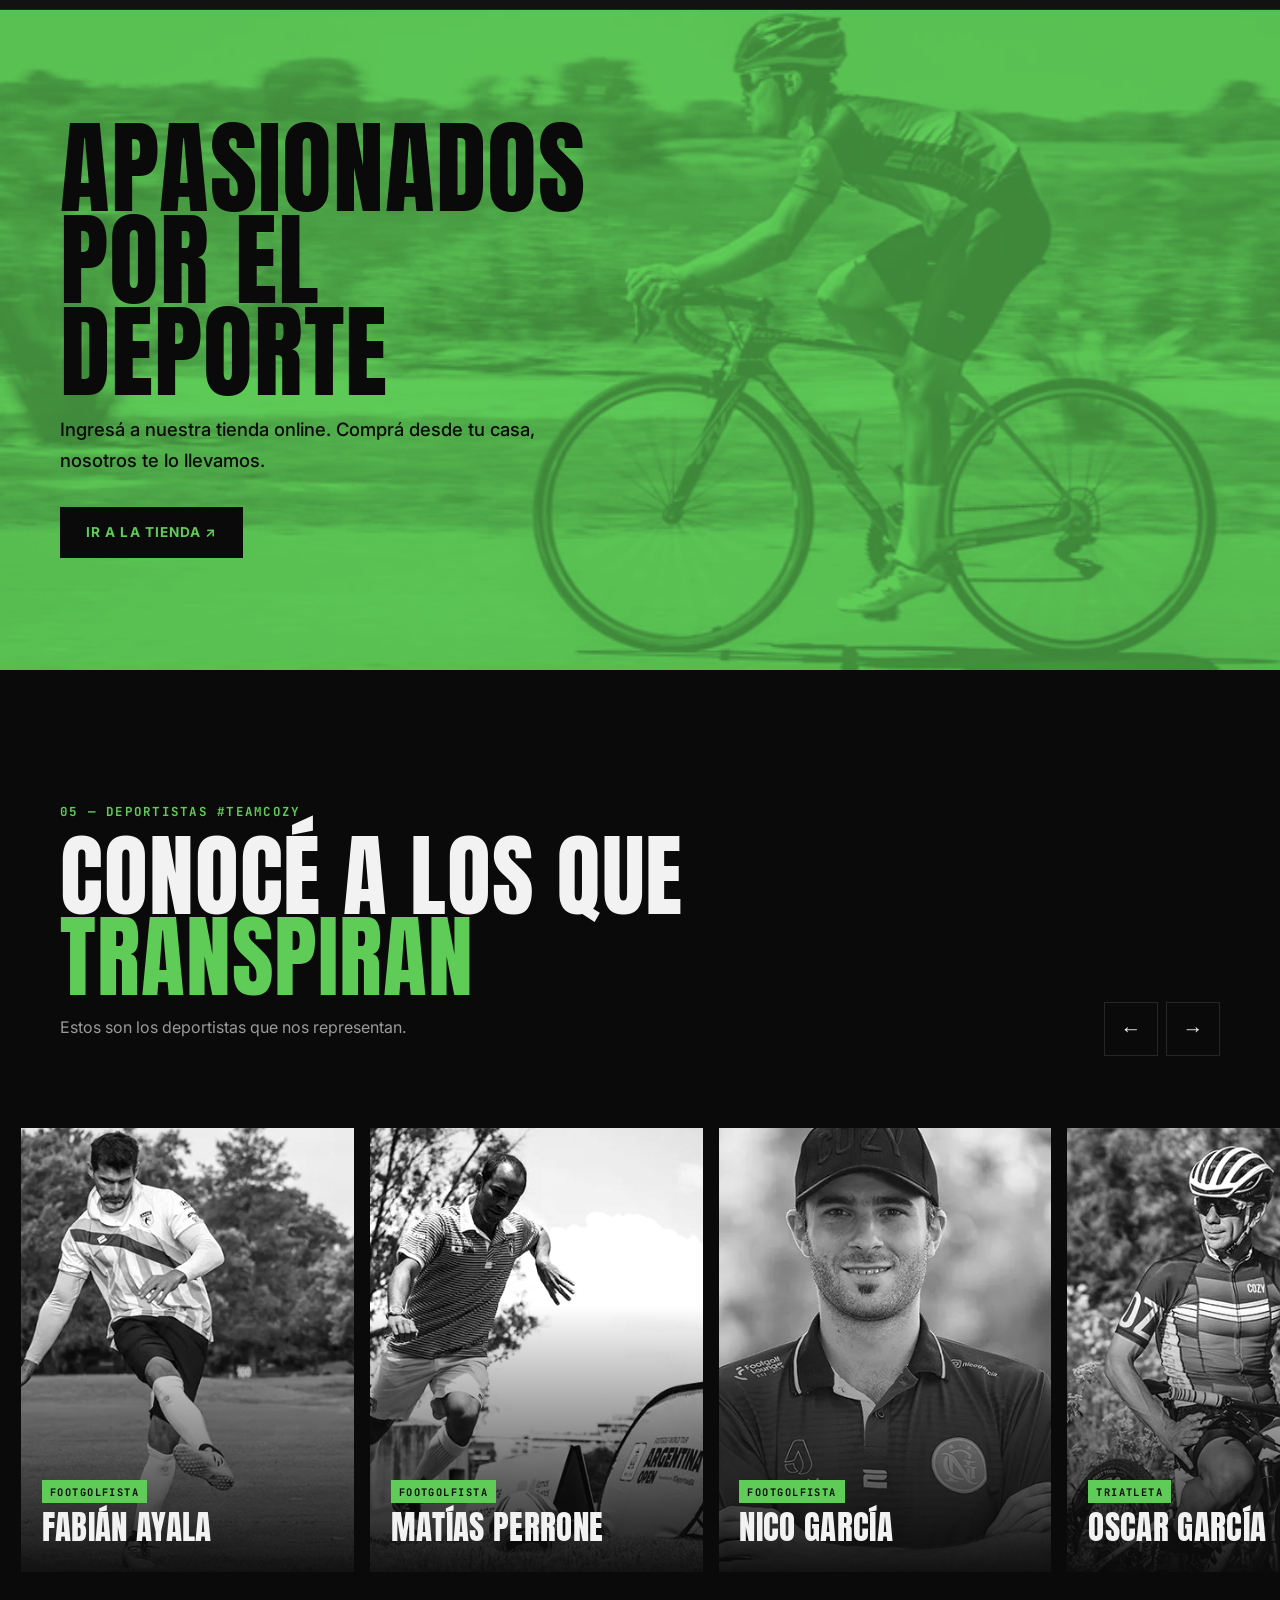
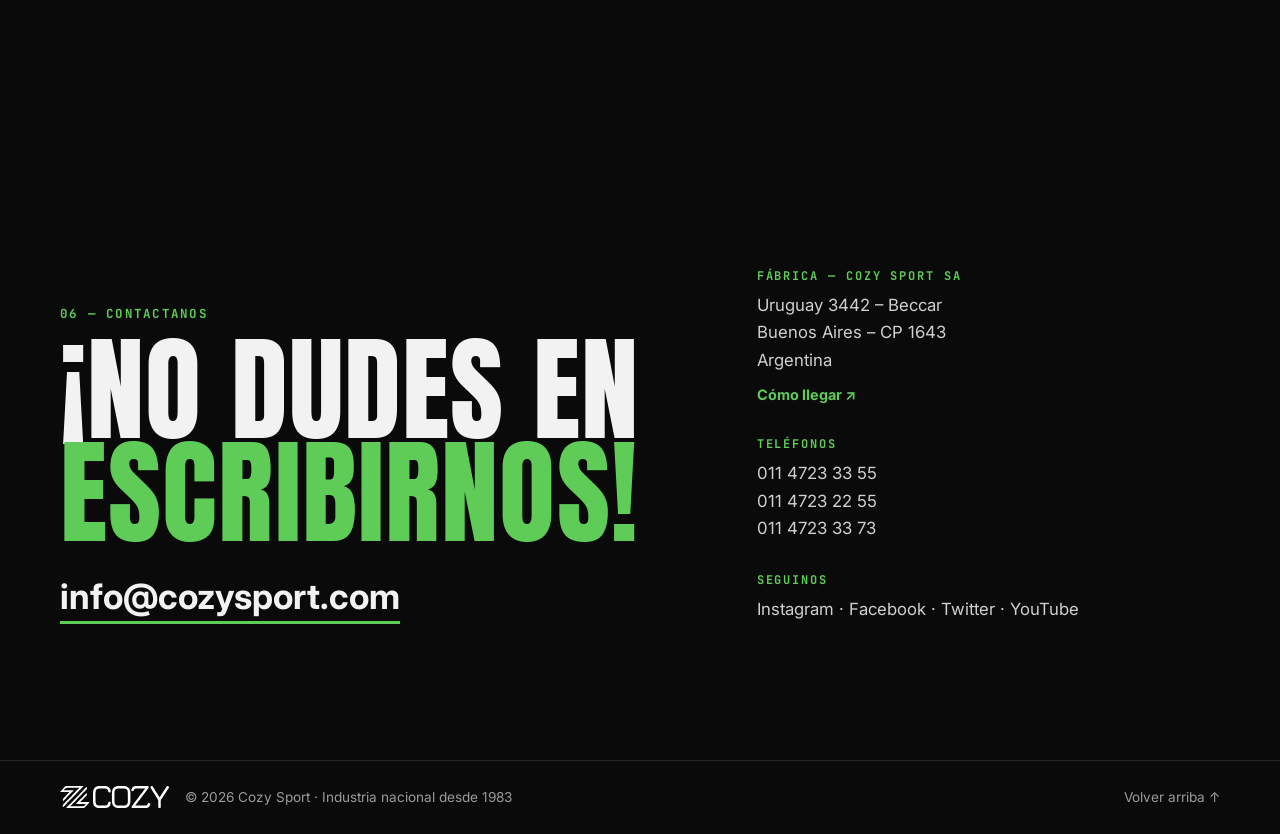
==== commit 0dfe96d1: "Arreglar 'Volver arriba': #top apuntaba al header fijo; scroll suave a 0 (instantáneo con reduced-mo" ====
--- a/index.html
+++ b/index.html
@@ -18,12 +18,12 @@
 <link rel="preconnect" href="https://fonts.gstatic.com" crossorigin>
 <link href="https://fonts.googleapis.com/css2?family=Anton&family=Inter:wght@400;500;700&family=JetBrains+Mono:wght@700&display=swap" rel="stylesheet">
 <link rel="preload" as="image" href="assets/RATON_SLIDER.webp">
-<link rel="stylesheet" href="styles.css?v=202610242046">
+<link rel="stylesheet" href="styles.css?v=202610242047">
 </head>
-<body>
+<body id="top">
 <a class="skip" href="#main">Saltar al contenido</a>
 
-<header class="nav" id="top">
+<header class="nav">
   <a class="nav__logo" href="#top" aria-label="Cozy Sport, inicio"><img src="assets/cozy-wordmark-white.svg" alt="Cozy Sport" width="327" height="66"></a>
   <button class="nav__toggle" aria-expanded="false" aria-controls="menu"><span class="sr">Abrir menú</span><i></i><i></i></button>
   <nav id="menu" class="nav__menu" aria-label="Principal">
@@ -285,6 +285,6 @@
     <a href="#top">Volver arriba ↑</a>
   </div>
 </footer>
-<script src="main.js?v=202610242046" defer></script>
+<script src="main.js?v=202610242047" defer></script>
 </body>
 </html>
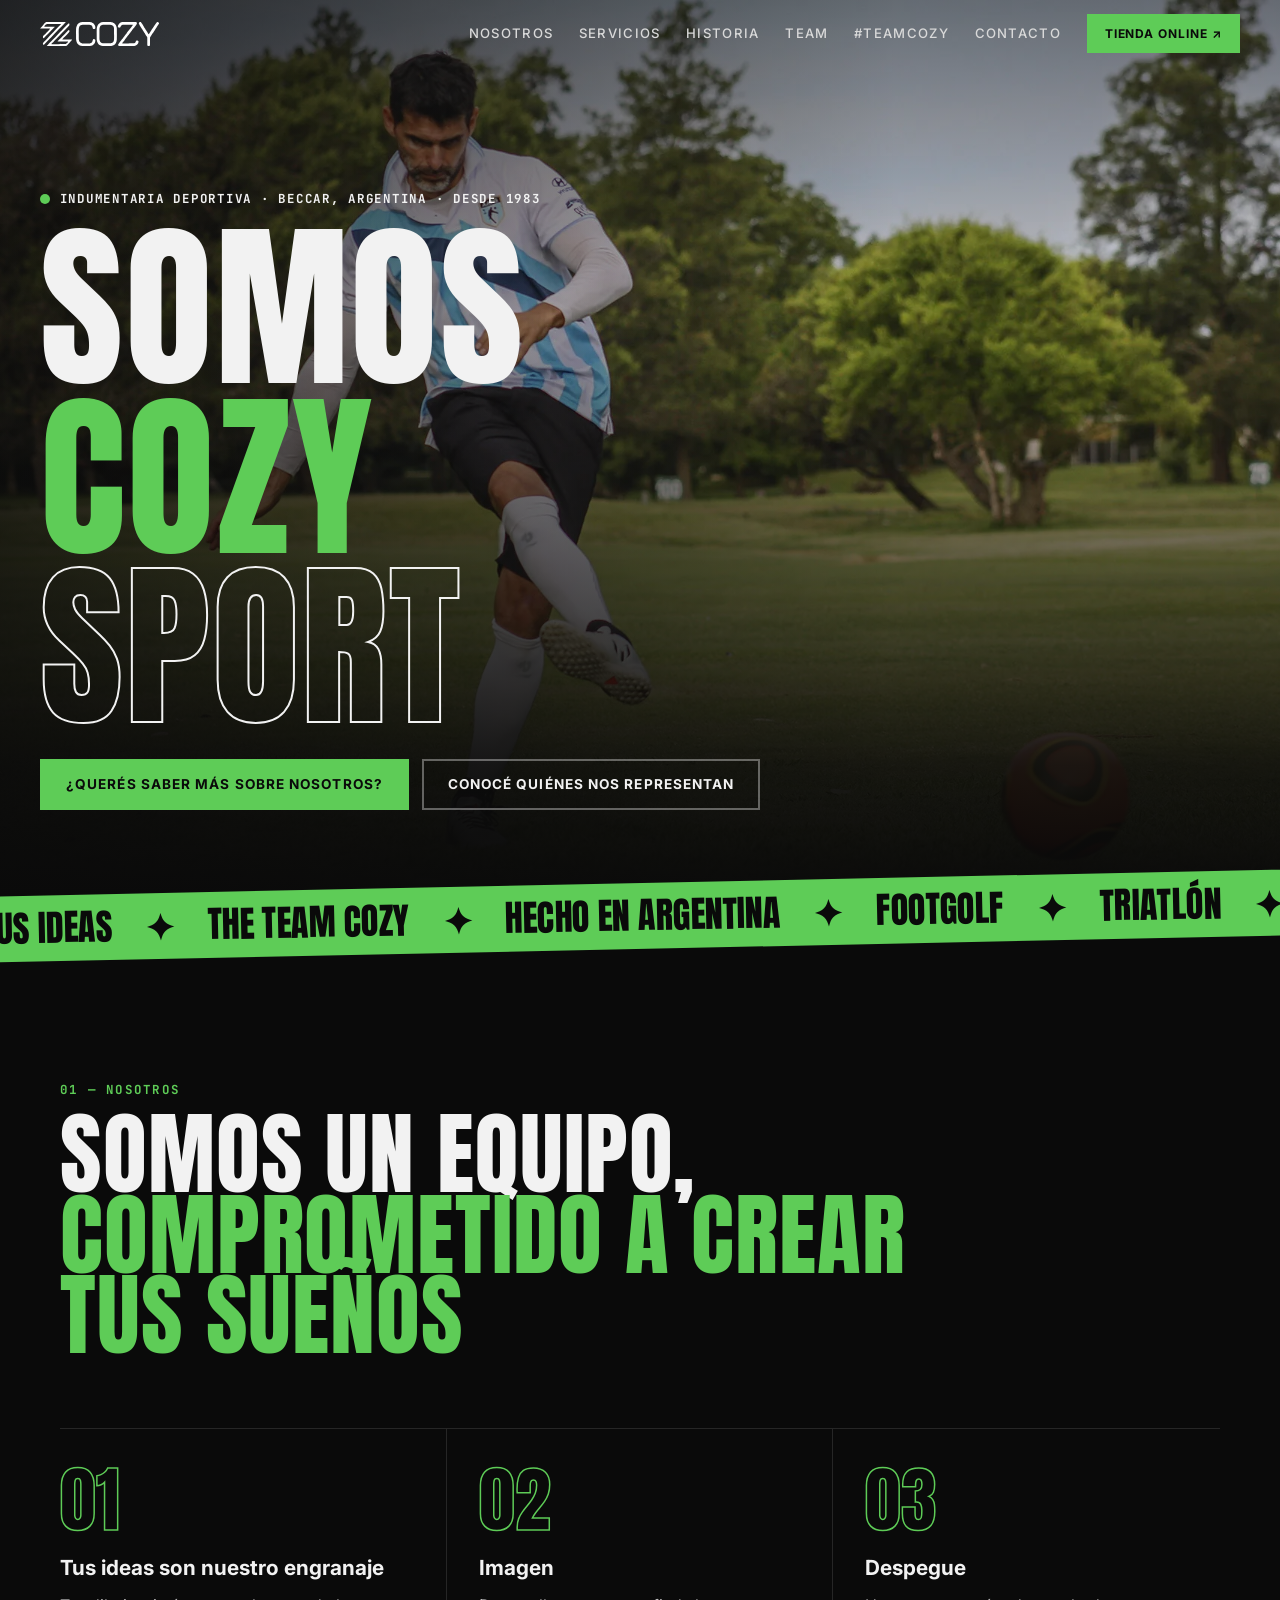
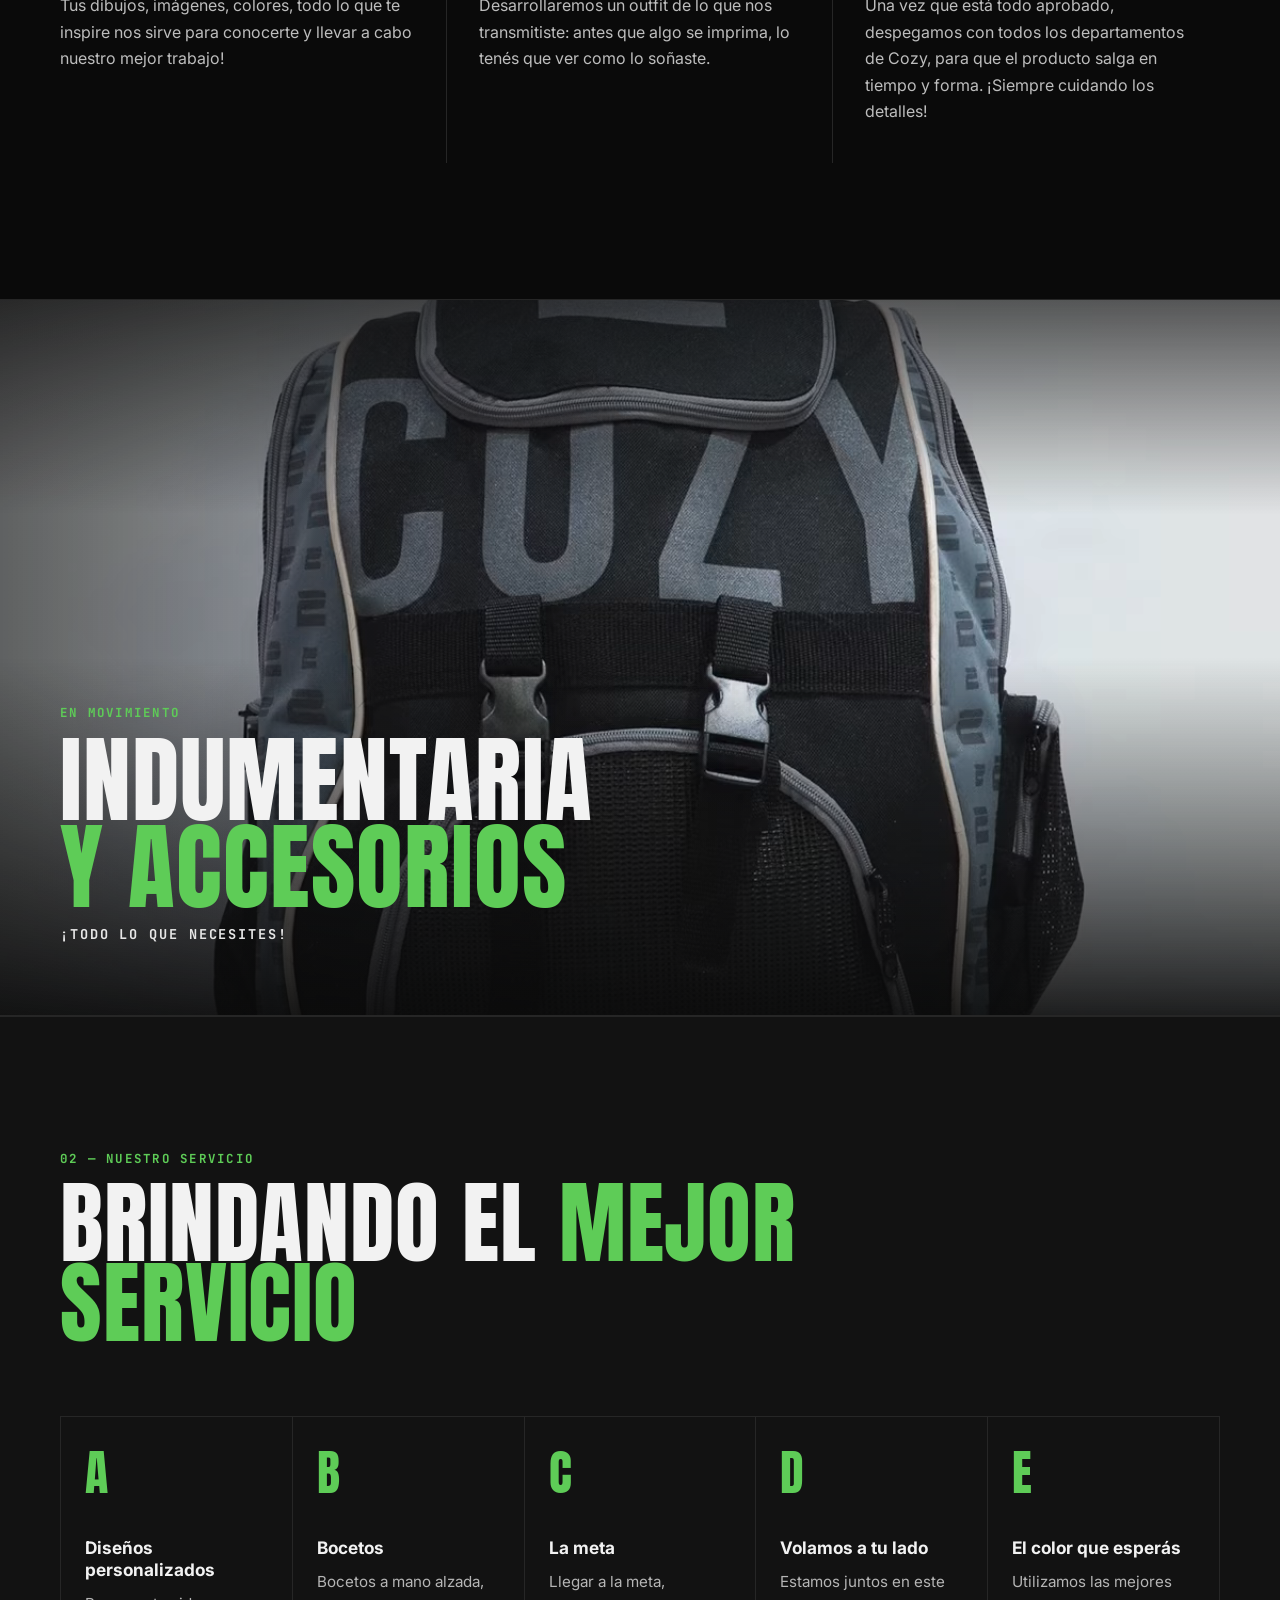
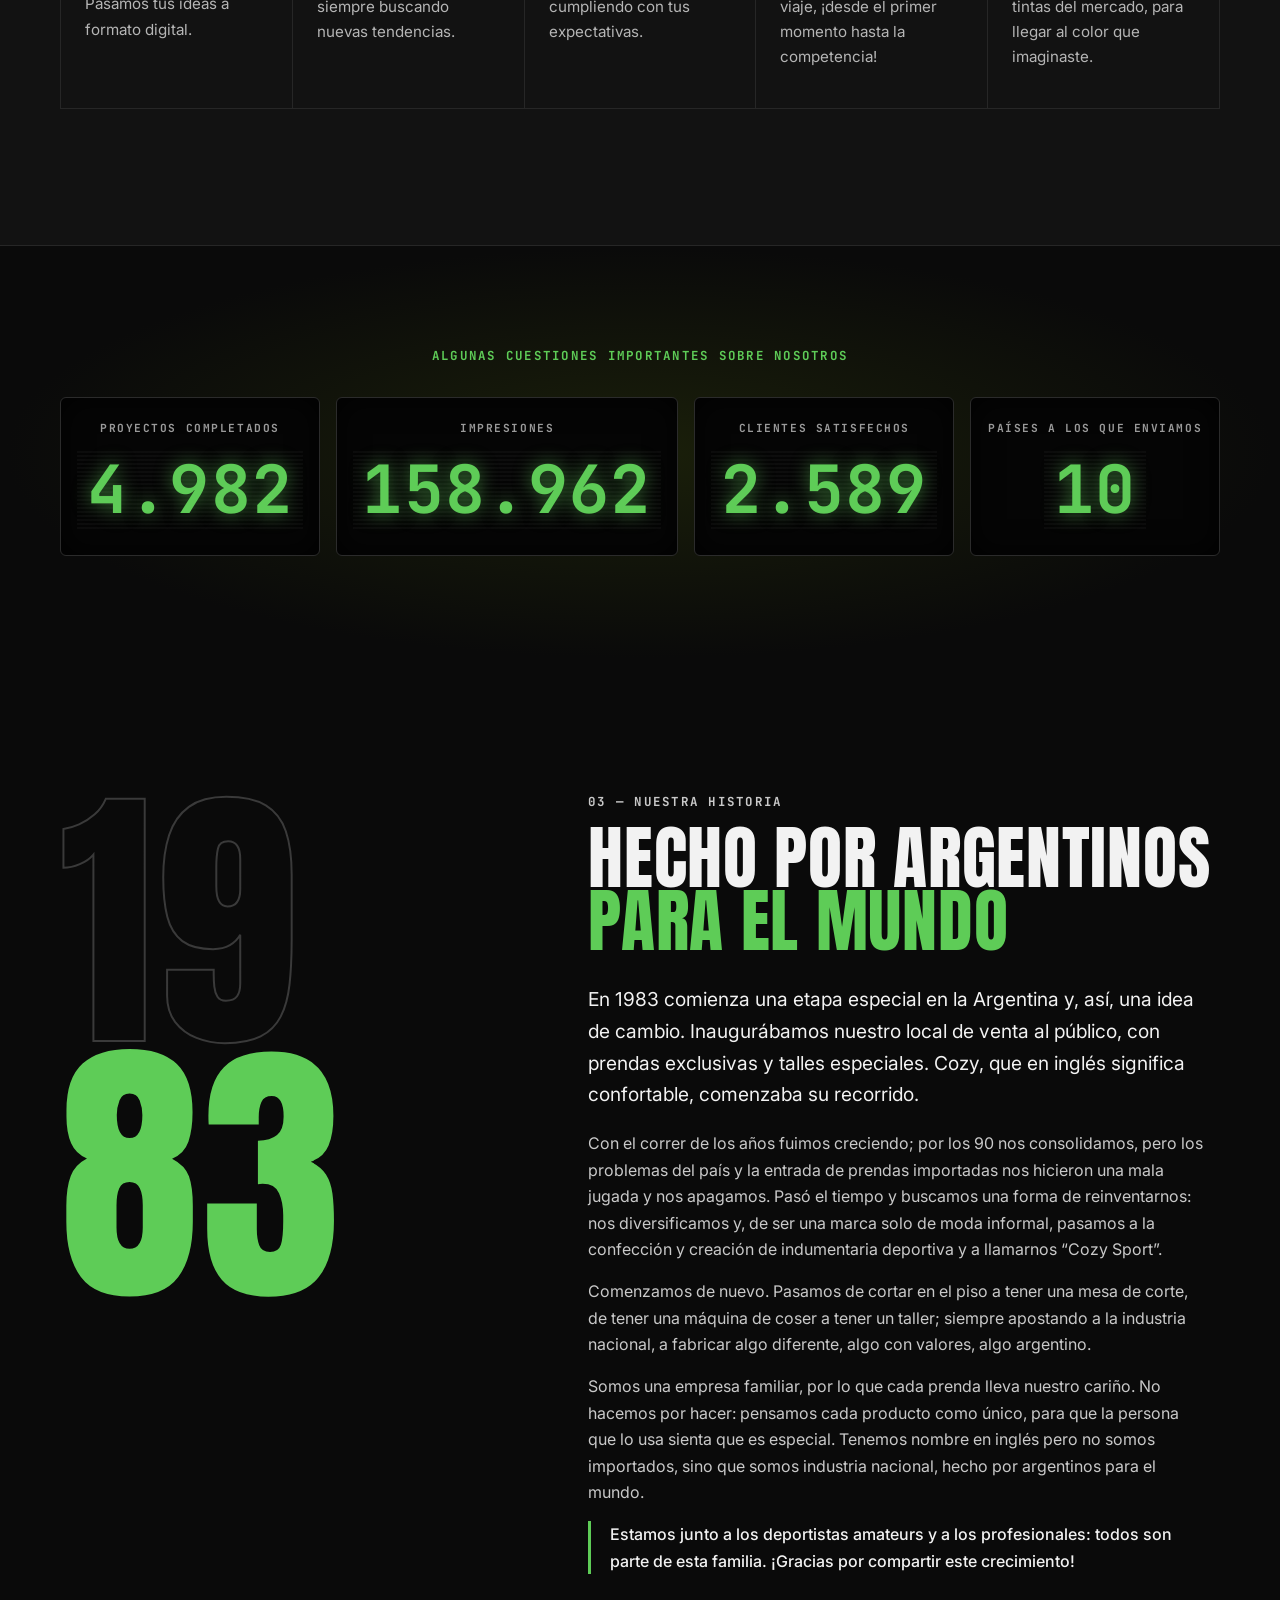
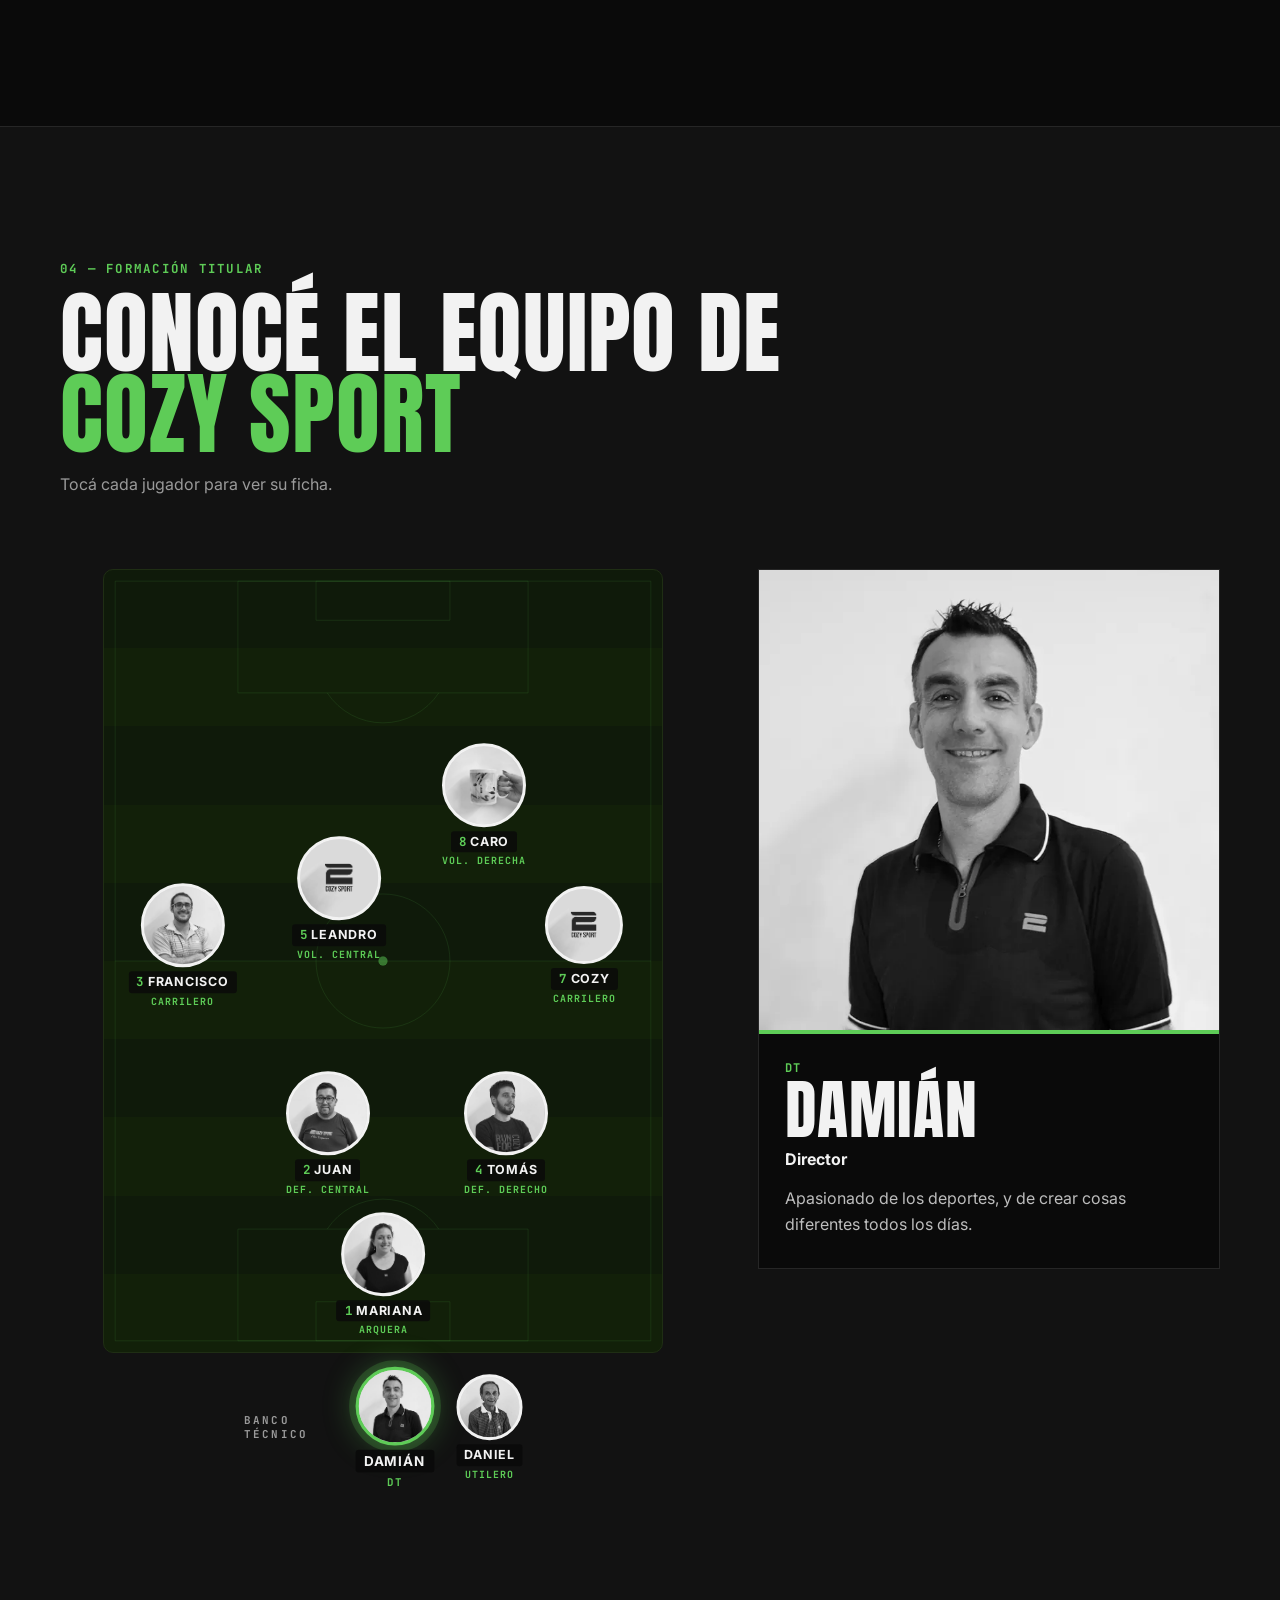
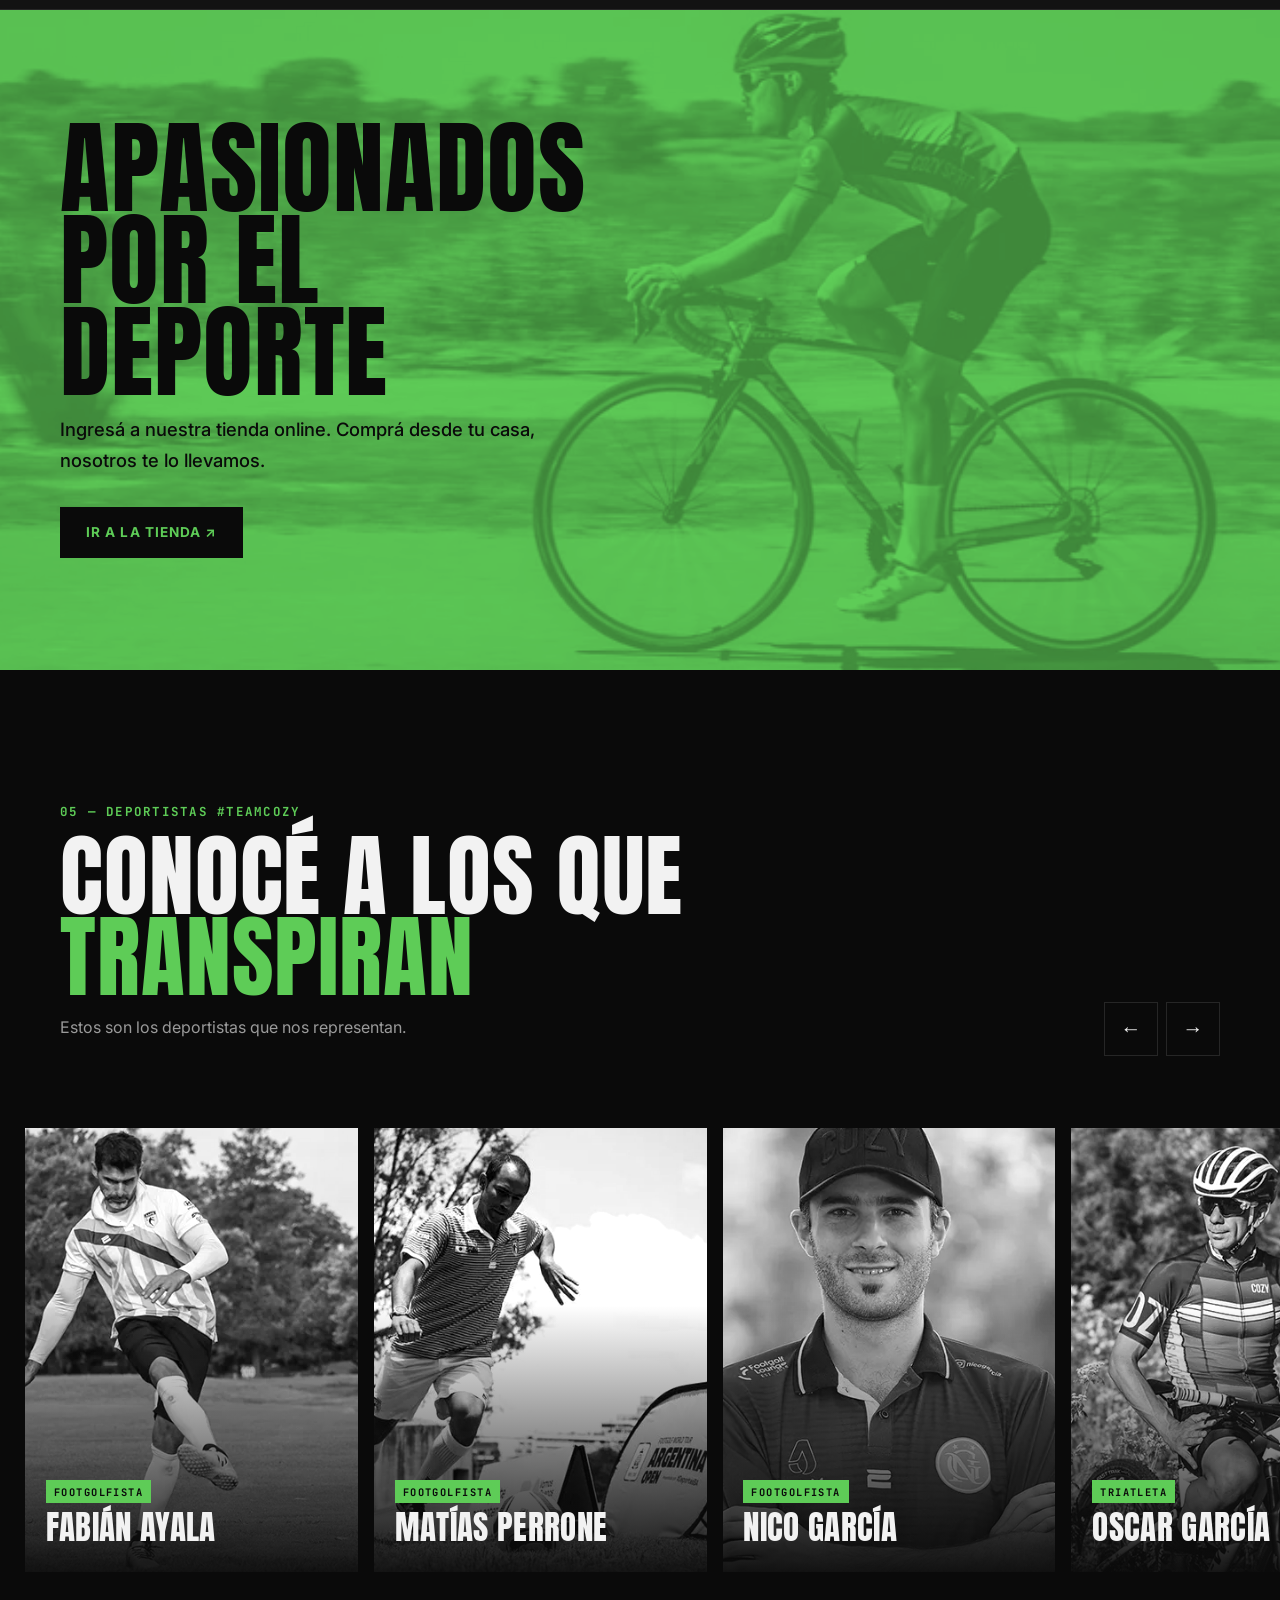
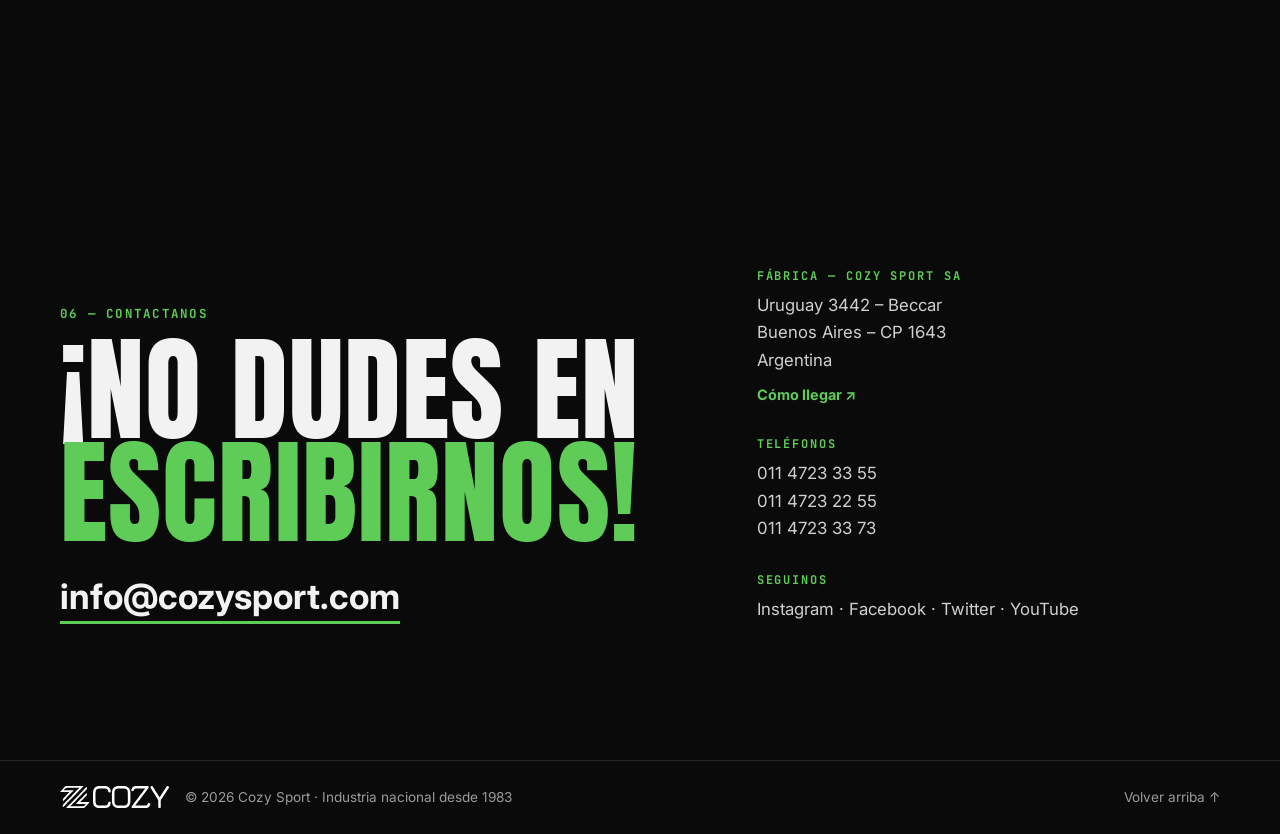
==== commit 2c56f807: "SEO: sitemap, robots, datos estructurados y Open Graph" ====
--- a/index.html
+++ b/index.html
@@ -19,6 +19,8 @@
 <link href="https://fonts.googleapis.com/css2?family=Anton&family=Inter:wght@400;500;700&family=JetBrains+Mono:wght@700&display=swap" rel="stylesheet">
 <link rel="preload" as="image" href="assets/RATON_SLIDER.webp">
 <link rel="stylesheet" href="styles.css?v=202610242047">
+  <link rel="canonical" href="https://juancjose.github.io/cozy-portfolio-deportivo/">
+  <script type="application/ld+json">{"@context": "https://schema.org", "@type": "CreativeWork", "name": "Cozy Sport · Portfolio — Deportivo (dark sport)", "description": "Cozy Sport · Portfolio — Deportivo (dark sport)", "url": "https://juancjose.github.io/cozy-portfolio-deportivo/", "image": "https://juancjose.github.io/cozy-portfolio-deportivo/docs/preview.jpg"}</script>
 </head>
 <body id="top">
 <a class="skip" href="#main">Saltar al contenido</a>
